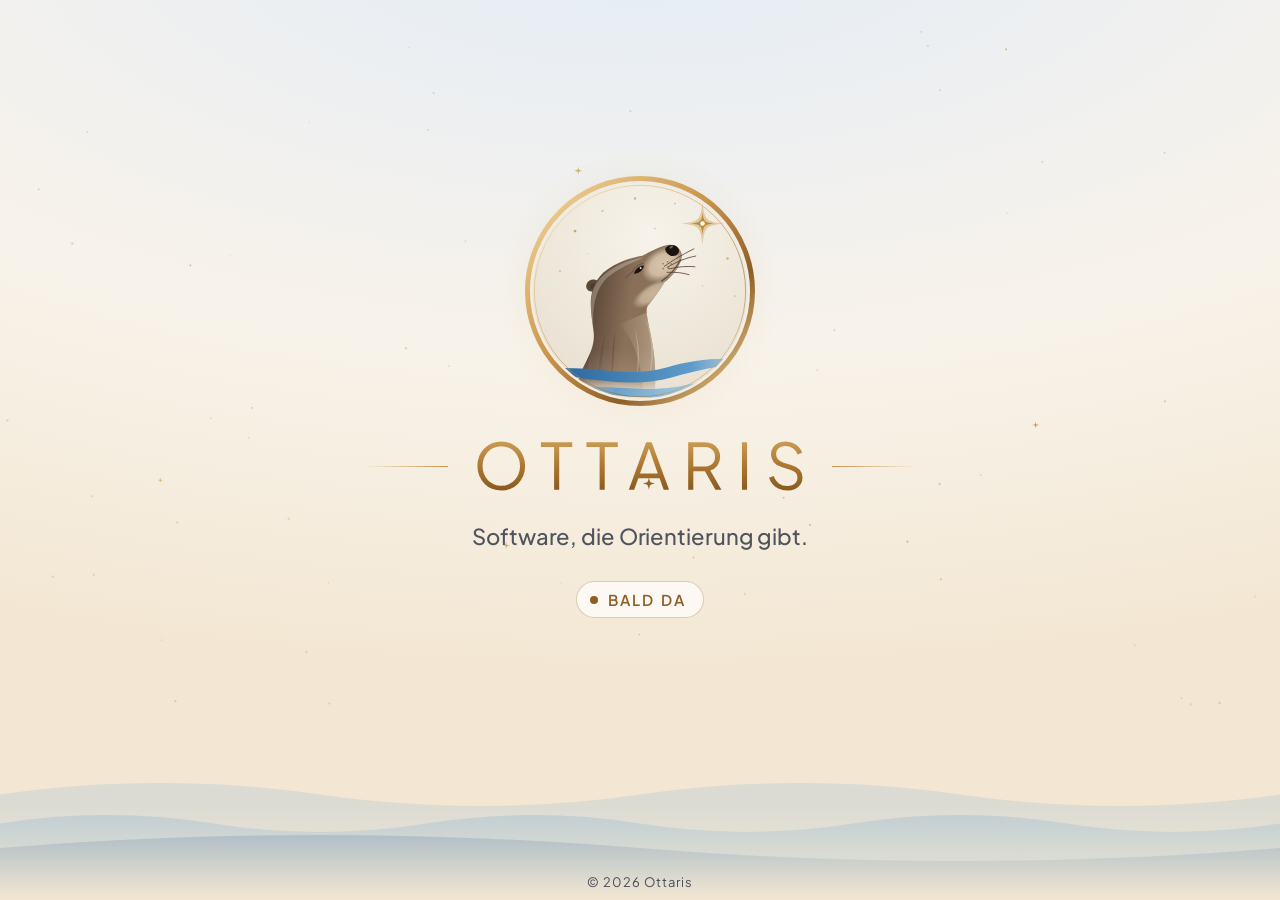
==== index.html @ f129a6fe "Ottaris-Webseite: Bald-da-Seite mit Nachthimmel und Morgendämmerung Statische Seite ohne Skripte und" ====
<!doctype html>
<html lang="de">
<head>
<meta charset="utf-8">
<meta name="viewport" content="width=device-width, initial-scale=1, viewport-fit=cover">
<meta http-equiv="Content-Security-Policy" content="default-src 'none'; style-src 'self'; img-src 'self'; font-src 'self'; base-uri 'none'; form-action 'none'">
<meta name="referrer" content="no-referrer">
<title>Ottaris · Bald da</title>
<meta name="description" content="Ottaris: Software, die Orientierung gibt. Bald da.">
<meta name="color-scheme" content="dark light">
<meta name="theme-color" content="#091226" media="(prefers-color-scheme: dark)">
<meta name="theme-color" content="#F8F3EA" media="(prefers-color-scheme: light)">
<link rel="icon" href="favicon.svg" type="image/svg+xml">
<link rel="icon" href="favicon-32.png" sizes="32x32" type="image/png">
<link rel="apple-touch-icon" href="apple-touch-icon.png">
<link rel="preload" href="fonts/plus-jakarta-sans-latin-wght-normal.woff2" as="font" type="font/woff2" crossorigin>
<link rel="stylesheet" href="style.css">
<link rel="canonical" href="https://ottaris.com/">
<meta property="og:type" content="website">
<meta property="og:url" content="https://ottaris.com/">
<meta property="og:title" content="Ottaris">
<meta property="og:description" content="Software, die Orientierung gibt. Bald da.">
<meta property="og:image" content="https://ottaris.com/og.png">
<meta property="og:image:width" content="1200">
<meta property="og:image:height" content="630">
<meta property="og:locale" content="de_DE">
<meta name="twitter:card" content="summary_large_image">
</head>
<body>
<div class="sky" aria-hidden="true"><i class="s1"></i><i class="s2"></i><i class="shoot"></i></div>
<main>
  <div class="badge"><picture><source srcset="img/zeichen-hell.svg" media="(prefers-color-scheme: light)"><img src="img/zeichen-dunkel.svg" alt="" width="250" height="250"></picture></div>
  <h1><picture><source srcset="img/schriftzug-hell.svg" media="(prefers-color-scheme: light)"><img src="img/schriftzug-dunkel.svg" alt="Ottaris" width="340" height="54"></picture></h1>
  <p class="tag">Software, die Orientierung gibt.</p>
  <p class="soon">Bald da</p>
</main>
<div class="waves" aria-hidden="true"><svg class="w3" viewBox="0 0 2880 200" preserveAspectRatio="none"><path d="M0 62C120 42.0 240 42.0 360 62C480 82.0 600 82.0 720 62C840 42.0 960 42.0 1080 62C1200 82.0 1320 82.0 1440 62C1560 42.0 1680 42.0 1800 62C1920 82.0 2040 82.0 2160 62C2280 42.0 2400 42.0 2520 62C2640 82.0 2760 82.0 2880 62L2880 200L0 200Z"/></svg><svg class="w2" viewBox="0 0 2880 200" preserveAspectRatio="none"><path d="M0 100C80 85.4 160 85.4 240 100C320 114.6 400 114.6 480 100C560 85.4 640 85.4 720 100C800 114.6 880 114.6 960 100C1040 85.4 1120 85.4 1200 100C1280 114.6 1360 114.6 1440 100C1520 85.4 1600 85.4 1680 100C1760 114.6 1840 114.6 1920 100C2000 85.4 2080 85.4 2160 100C2240 114.6 2320 114.6 2400 100C2480 85.4 2560 85.4 2640 100C2720 114.6 2800 114.6 2880 100L2880 200L0 200Z"/></svg><svg class="w1" viewBox="0 0 2880 200" preserveAspectRatio="none"><path d="M0 132C240 109.4 480 109.4 720 132C960 154.6 1200 154.6 1440 132C1680 109.4 1920 109.4 2160 132C2400 154.6 2640 154.6 2880 132L2880 200L0 200Z"/></svg></div>
<footer>© 2026 Ottaris</footer>
</body>
</html>
---- style.css ----
/* Ottaris · Bald-da-Seite. Farben nur über Variablen (Werte aus OTTARIS.md), dunkel = Nachthimmel, hell = Morgendämmerung. */
@font-face {
  font-family: "Plus Jakarta Sans";
  src: url("fonts/plus-jakarta-sans-latin-wght-normal.woff2") format("woff2");
  font-weight: 200 800;
  font-display: swap;
}

:root {
  --nachtblau: #091226;
  --himmel: #1E2E52;
  --tiefe: #050913;
  --gold: #C9934A;
  --hellgold: #F6DDA2;
  --dunkelgold: #8E5E25;
  --creme: #F8F3EA;
  --wasser: #2F6699;
  --welle: #6FA6D2;
  --sternweiss: #F4F8FF;

  --bg-top: var(--himmel);
  --bg-mid: var(--nachtblau);
  --bg-bottom: var(--tiefe);
  --ink: var(--sternweiss);
  --muted: rgba(244, 248, 255, .72);
  --accent: var(--hellgold);
  --rule: var(--gold);
  --glow: rgba(246, 221, 162, .22);
  --pill-bg: rgba(244, 248, 255, .07);
  --pill-line: rgba(246, 221, 162, .35);
  --w1: rgba(47, 102, 153, .55);
  --w2: rgba(111, 166, 210, .32);
  --w3: rgba(111, 166, 210, .16);
  --stars-1: url("img/sterne-1.svg");
  --stars-2: url("img/sterne-2.svg");
  --shoot: #FFFFFF;
  color-scheme: dark;
}

@media (prefers-color-scheme: light) {
  :root {
    --bg-top: #E3ECF7;
    --bg-mid: var(--creme);
    --bg-bottom: #F3E7D3;
    --ink: var(--nachtblau);
    --muted: rgba(9, 18, 38, .7);
    --accent: var(--dunkelgold);
    --rule: var(--gold);
    --glow: rgba(201, 147, 74, .2);
    --pill-bg: rgba(255, 255, 255, .7);
    --pill-line: rgba(142, 94, 37, .3);
    --w1: rgba(47, 102, 153, .32);
    --w2: rgba(111, 166, 210, .3);
    --w3: rgba(111, 166, 210, .18);
    --stars-1: url("img/sterne-hell.svg");
    --stars-2: none;
    --shoot: var(--gold);
    color-scheme: light;
  }
}

*, *::before, *::after { box-sizing: border-box; }

html, body { height: 100%; }

body {
  margin: 0;
  min-height: 100svh;
  display: flex;
  flex-direction: column;
  font-family: "Plus Jakarta Sans", system-ui, sans-serif;
  color: var(--ink);
  background: var(--bg-mid) radial-gradient(130% 85% at 50% -10%, var(--bg-top) 0%, var(--bg-mid) 58%, var(--bg-bottom) 100%) fixed;
  overflow-x: hidden;
  -webkit-font-smoothing: antialiased;
}

/* Himmel: zwei Sternenschichten, die versetzt funkeln, und eine Sternschnuppe */
.sky { position: fixed; inset: 0; pointer-events: none; }
.sky i { position: absolute; inset: 0; background: center / cover no-repeat; }
.sky .s1 { background-image: var(--stars-1); animation: twinkle 7s ease-in-out infinite; }
.sky .s2 { background-image: var(--stars-2); animation: twinkle 5s ease-in-out -2.5s infinite; }
.sky .shoot {
  inset: auto; top: 16%; left: 72%; width: 140px; height: 1.6px; border-radius: 2px;
  background: linear-gradient(90deg, var(--shoot), transparent);
  opacity: 0; transform: rotate(-25deg);
  animation: shoot 13s ease-in 4s infinite;
}
@keyframes twinkle { 0%, 100% { opacity: 1; } 50% { opacity: .45; } }
@keyframes shoot {
  0% { opacity: 0; transform: translate(0, 0) rotate(-25deg); }
  1.5% { opacity: .9; }
  7% { opacity: 0; transform: translate(-300px, 140px) rotate(-25deg); }
  100% { opacity: 0; transform: translate(-300px, 140px) rotate(-25deg); }
}

/* Bühne */
main {
  position: relative; z-index: 1;
  flex: 1;
  display: flex; flex-direction: column; align-items: center; justify-content: center;
  gap: clamp(14px, 2.6vh, 24px);
  padding: max(28px, env(safe-area-inset-top)) 20px calc(16vh + env(safe-area-inset-bottom));
  text-align: center;
}

.badge { position: relative; width: clamp(150px, min(46vw, 30vh), 250px); aspect-ratio: 1; animation: float 7s ease-in-out infinite; }
.badge::before {
  content: ""; position: absolute; inset: -28%; border-radius: 50%;
  background: radial-gradient(closest-side, var(--glow), transparent 72%);
  animation: glow 7s ease-in-out infinite;
}
.badge img { position: relative; display: block; width: 100%; height: 100%; }
@keyframes float { 0%, 100% { transform: translateY(0); } 50% { transform: translateY(-6px); } }
@keyframes glow { 0%, 100% { opacity: .75; transform: scale(.97); } 50% { opacity: 1; transform: scale(1.03); } }

h1 { margin: 0; display: flex; align-items: center; justify-content: center; gap: clamp(12px, 3vw, 22px); line-height: 0; }
h1::before, h1::after { content: ""; display: block; width: clamp(28px, 9vw, 84px); height: 1.5px; }
h1::before { background: linear-gradient(90deg, transparent, var(--rule)); }
h1::after { background: linear-gradient(90deg, var(--rule), transparent); }
h1 img { display: block; width: clamp(190px, 52vw, 340px); height: auto; }

.tag {
  margin: 4px 0 0; max-width: 30ch;
  font-size: clamp(18px, 2.4vw, 22px); font-weight: 500; line-height: 1.4; letter-spacing: -.005em;
  color: var(--muted);
}

.soon {
  margin: 6px 0 0; display: inline-flex; align-items: center; gap: 10px;
  padding: 9px 18px 9px 14px; border-radius: 999px;
  background: var(--pill-bg); box-shadow: inset 0 0 0 1px var(--pill-line);
  font-size: 15px; font-weight: 600; letter-spacing: .14em; text-transform: uppercase; color: var(--accent);
  -webkit-backdrop-filter: blur(6px); backdrop-filter: blur(6px);
}
.soon::before {
  content: ""; width: 8px; height: 8px; border-radius: 50%; background: var(--accent);
  box-shadow: 0 0 0 0 var(--glow); animation: pulse 2.6s ease-out infinite;
}
@keyframes pulse { 0% { box-shadow: 0 0 0 0 var(--accent); } 70%, 100% { box-shadow: 0 0 0 9px transparent; } }

.back { color: var(--accent); font-weight: 600; text-underline-offset: 4px; }
.back:focus-visible { outline: 2px solid var(--accent); outline-offset: 4px; border-radius: 4px; }

/* Wellen am unteren Rand, drei Schichten treiben unterschiedlich schnell */
.waves { position: fixed; left: 0; right: 0; bottom: 0; height: 17vh; min-height: 90px; pointer-events: none; overflow: hidden; }
.waves svg { position: absolute; left: 0; bottom: 0; width: 200%; height: 100%; }
.waves::after { content: ""; position: absolute; inset: 0; background: linear-gradient(180deg, transparent 35%, var(--bg-bottom) 100%); }
.waves .w1 { fill: var(--w1); animation: drift 46s linear infinite; }
.waves .w2 { fill: var(--w2); animation: drift 31s linear -8s infinite reverse; }
.waves .w3 { fill: var(--w3); animation: drift 22s linear -4s infinite; }
@keyframes drift { from { transform: translateX(0); } to { transform: translateX(-50%); } }

footer {
  position: fixed; left: 0; right: 0; bottom: calc(10px + env(safe-area-inset-bottom)); z-index: 1;
  text-align: center; font-size: 13px; letter-spacing: .08em; color: var(--muted);
}

@media (prefers-reduced-motion: reduce) {
  *, *::before, *::after { animation: none !important; }
  .sky .shoot { display: none; }
}
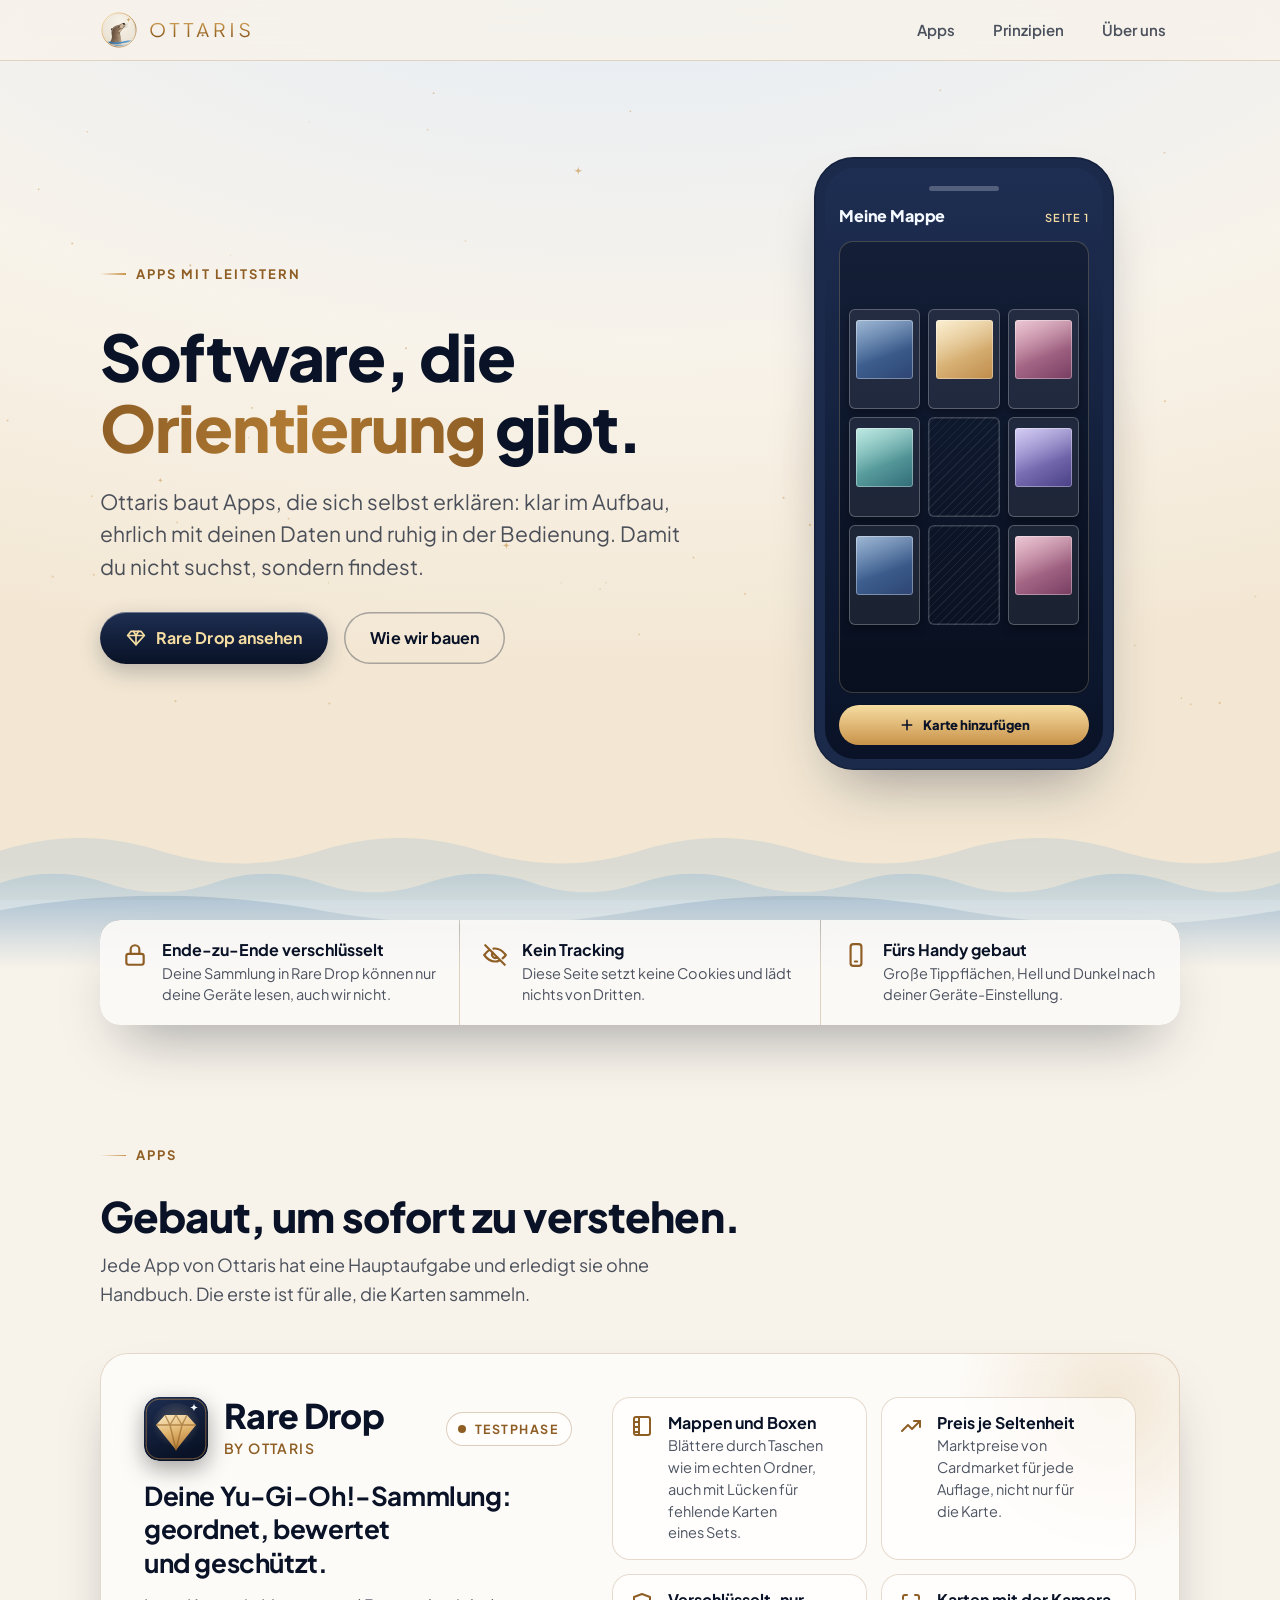
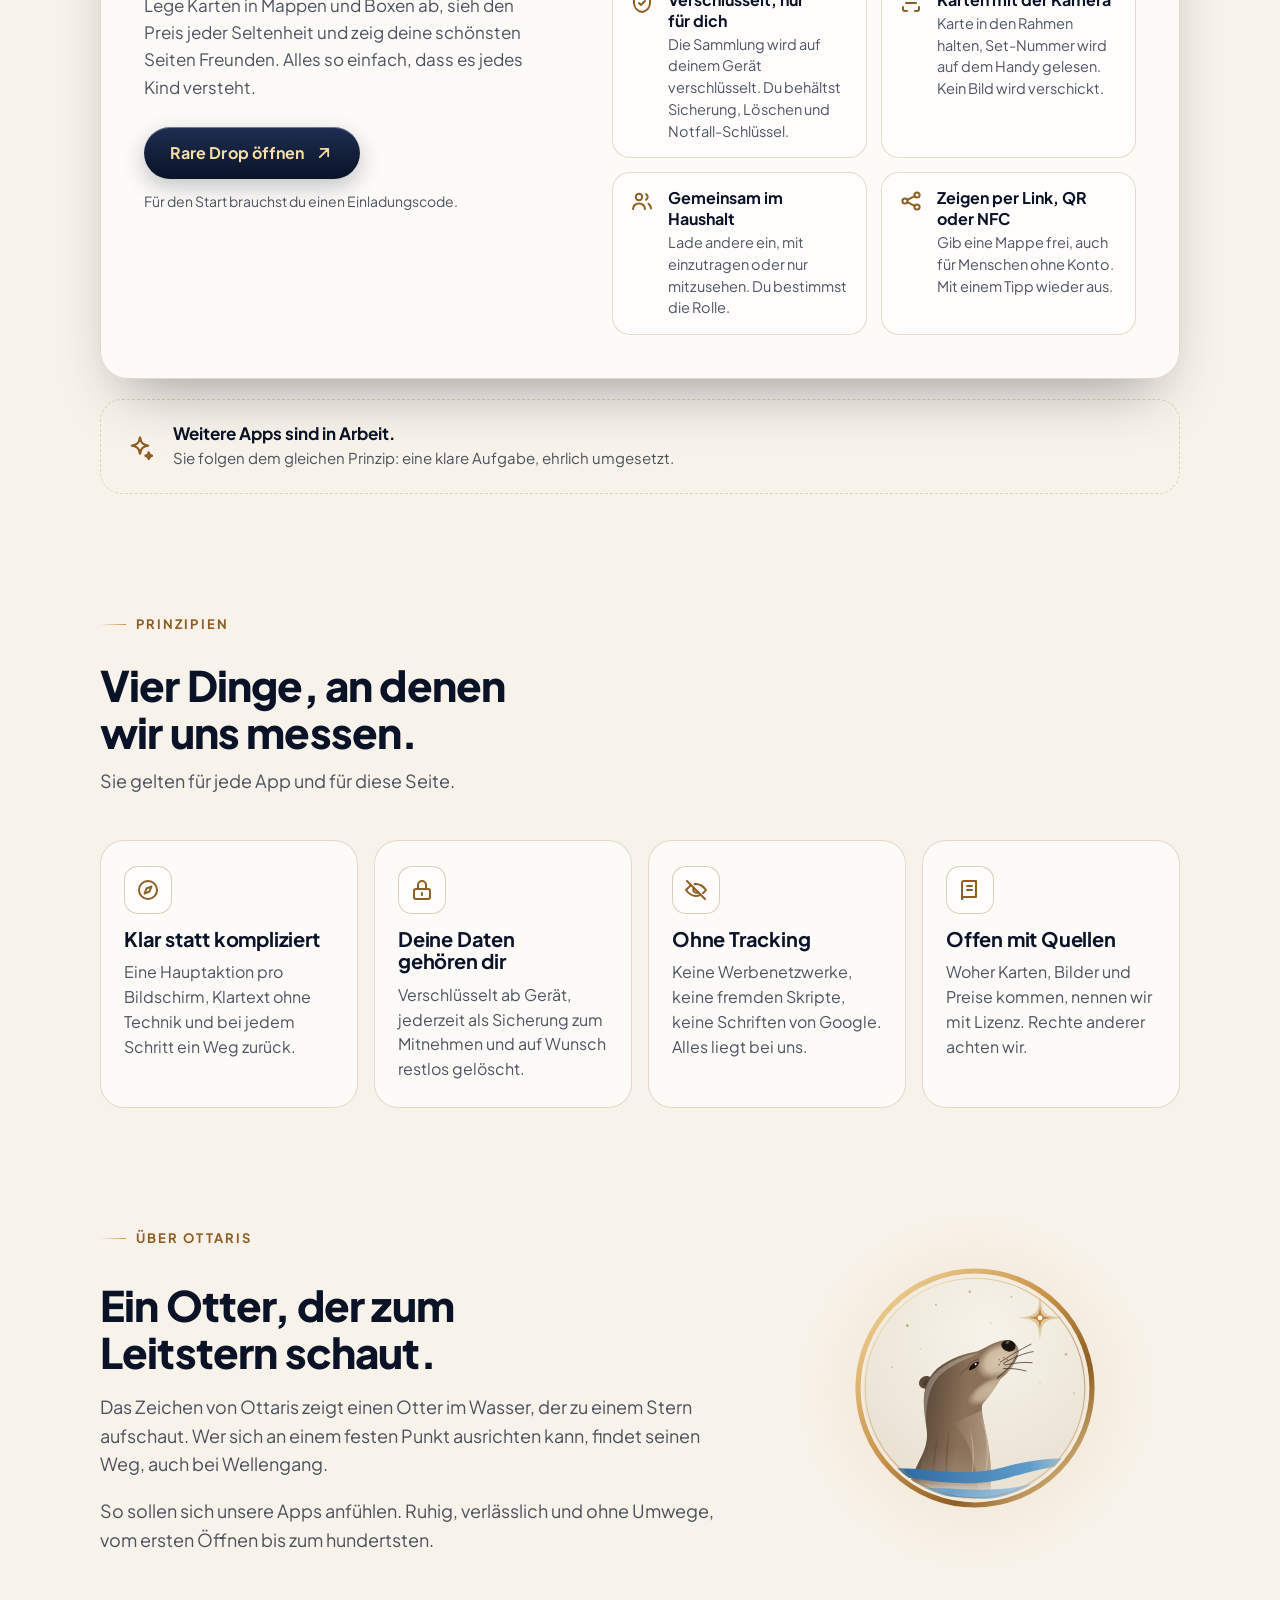
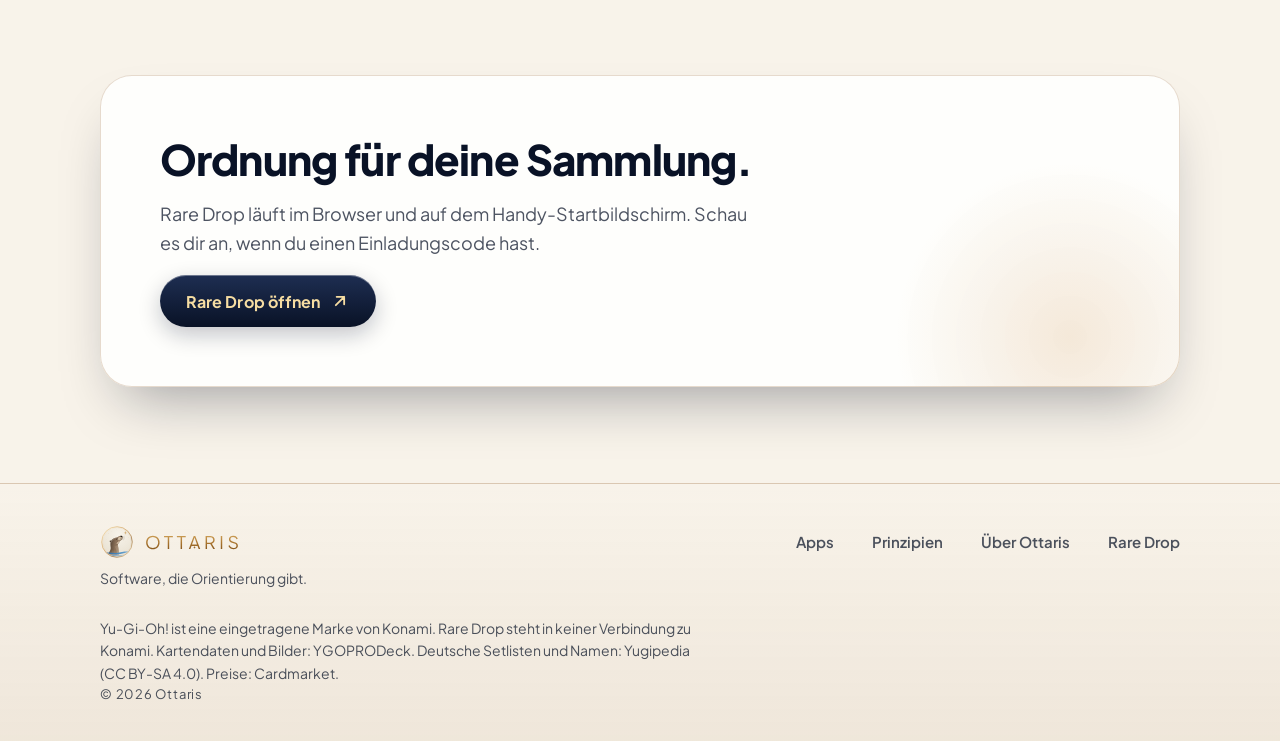
==== commit ccef61a8: "Marken-Seite mit Rare Drop, Prinzipien und Über Ottaris Startseite statt "Bald da": Hero mit Handy-I" ====
--- a/index.html
+++ b/index.html
@@ -5,8 +5,8 @@
 <meta name="viewport" content="width=device-width, initial-scale=1, viewport-fit=cover">
 <meta http-equiv="Content-Security-Policy" content="default-src 'none'; style-src 'self'; img-src 'self'; font-src 'self'; base-uri 'none'; form-action 'none'">
 <meta name="referrer" content="no-referrer">
-<title>Ottaris · Bald da</title>
-<meta name="description" content="Ottaris: Software, die Orientierung gibt. Bald da.">
+<title>Ottaris · Software, die Orientierung gibt</title>
+<meta name="description" content="Ottaris entwickelt Apps, die sich selbst erklären. Zuerst da: Rare Drop, die Sammler-App für Yu-Gi-Oh! mit verschlüsselter Sammlung, Preisen und Mappen.">
 <meta name="color-scheme" content="dark light">
 <meta name="theme-color" content="#091226" media="(prefers-color-scheme: dark)">
 <meta name="theme-color" content="#F8F3EA" media="(prefers-color-scheme: light)">
@@ -18,8 +18,8 @@
 <link rel="canonical" href="https://ottaris.com/">
 <meta property="og:type" content="website">
 <meta property="og:url" content="https://ottaris.com/">
-<meta property="og:title" content="Ottaris">
-<meta property="og:description" content="Software, die Orientierung gibt. Bald da.">
+<meta property="og:title" content="Ottaris · Software, die Orientierung gibt">
+<meta property="og:description" content="Apps, die sich selbst erklären. Zuerst da: Rare Drop, die Sammler-App für Yu-Gi-Oh!.">
 <meta property="og:image" content="https://ottaris.com/og.png">
 <meta property="og:image:width" content="1200">
 <meta property="og:image:height" content="630">
@@ -27,14 +27,233 @@
 <meta name="twitter:card" content="summary_large_image">
 </head>
 <body>
+<a class="skip" href="#inhalt">Zum Inhalt springen</a>
 <div class="sky" aria-hidden="true"><i class="s1"></i><i class="s2"></i><i class="shoot"></i></div>
-<main>
-  <div class="badge"><picture><source srcset="img/zeichen-hell.svg" media="(prefers-color-scheme: light)"><img src="img/zeichen-dunkel.svg" alt="" width="250" height="250"></picture></div>
-  <h1><picture><source srcset="img/schriftzug-hell.svg" media="(prefers-color-scheme: light)"><img src="img/schriftzug-dunkel.svg" alt="Ottaris" width="340" height="54"></picture></h1>
-  <p class="tag">Software, die Orientierung gibt.</p>
-  <p class="soon">Bald da</p>
+
+<header class="top">
+  <div class="wrap bar">
+    <a class="brand" href="#start" aria-label="Ottaris, zum Seitenanfang">
+      <picture><source srcset="img/zeichen-hell.svg" media="(prefers-color-scheme: light)"><img class="mark" src="img/zeichen-dunkel.svg" alt="" width="38" height="38"></picture>
+      <picture><source srcset="img/schriftzug-hell.svg" media="(prefers-color-scheme: light)"><img class="word" src="img/schriftzug-dunkel.svg" alt="Ottaris" width="104" height="17"></picture>
+    </a>
+    <nav aria-label="Hauptmenü">
+      <a href="#apps">Apps</a>
+      <a class="opt" href="#prinzipien">Prinzipien</a>
+      <a href="#ueber">Über uns</a>
+    </nav>
+  </div>
+</header>
+
+<main id="inhalt">
+
+  <section class="hero" id="start" aria-labelledby="titel">
+    <div class="wrap hero-grid">
+      <div class="hero-text">
+        <p class="eyebrow">Apps mit Leitstern</p>
+        <h1 id="titel">Software, die <span class="gold">Orientierung</span> gibt.</h1>
+        <p class="lead">Ottaris baut Apps, die sich selbst erklären: klar im Aufbau, ehrlich mit deinen Daten und ruhig in der Bedienung. Damit du nicht suchst, sondern findest.</p>
+        <div class="actions">
+          <a class="btn primary" href="#rare-drop">
+            <svg viewBox="0 0 24 24" fill="none" stroke="currentColor" stroke-width="2" stroke-linecap="round" stroke-linejoin="round" aria-hidden="true"><path d="M6 4h12l4 5-10 11L2 9z"/><path d="M2 9h20M9 4l3 5 3-5M12 9v11"/></svg>
+            Rare Drop ansehen
+          </a>
+          <a class="btn ghost" href="#prinzipien">Wie wir bauen</a>
+        </div>
+      </div>
+
+      <div class="stage" role="img" aria-label="Illustration: Eine aufgeschlagene Sammelmappe in Rare Drop auf dem Handy, einige Taschen sind noch leer.">
+        <div class="phone" aria-hidden="true">
+          <div class="screen">
+            <span class="notch"></span>
+            <div class="ttl"><b>Meine Mappe</b><span>Seite 1</span></div>
+            <div class="binder">
+              <span class="pocket has c1"></span>
+              <span class="pocket has rare c2"></span>
+              <span class="pocket has c3"></span>
+              <span class="pocket has c4 rare"></span>
+              <span class="pocket empty"></span>
+              <span class="pocket has c5 rare"></span>
+              <span class="pocket has c1"></span>
+              <span class="pocket empty"></span>
+              <span class="pocket has c3"></span>
+            </div>
+            <span class="pill"><svg viewBox="0 0 24 24" fill="none" stroke="currentColor" stroke-width="2.4" stroke-linecap="round" aria-hidden="true"><path d="M12 5v14M5 12h14"/></svg>Karte hinzufügen</span>
+          </div>
+        </div>
+      </div>
+    </div>
+
+    <div class="waves" aria-hidden="true"><svg class="w3" viewBox="0 0 2880 200" preserveAspectRatio="none"><path d="M0 62C120 42.0 240 42.0 360 62C480 82.0 600 82.0 720 62C840 42.0 960 42.0 1080 62C1200 82.0 1320 82.0 1440 62C1560 42.0 1680 42.0 1800 62C1920 82.0 2040 82.0 2160 62C2280 42.0 2400 42.0 2520 62C2640 82.0 2760 82.0 2880 62L2880 200L0 200Z"/></svg><svg class="w2" viewBox="0 0 2880 200" preserveAspectRatio="none"><path d="M0 100C80 85.4 160 85.4 240 100C320 114.6 400 114.6 480 100C560 85.4 640 85.4 720 100C800 114.6 880 114.6 960 100C1040 85.4 1120 85.4 1200 100C1280 114.6 1360 114.6 1440 100C1520 85.4 1600 85.4 1680 100C1760 114.6 1840 114.6 1920 100C2000 85.4 2080 85.4 2160 100C2240 114.6 2320 114.6 2400 100C2480 85.4 2560 85.4 2640 100C2720 114.6 2800 114.6 2880 100L2880 200L0 200Z"/></svg><svg class="w1" viewBox="0 0 2880 200" preserveAspectRatio="none"><path d="M0 132C240 109.4 480 109.4 720 132C960 154.6 1200 154.6 1440 132C1680 109.4 1920 109.4 2160 132C2400 154.6 2640 154.6 2880 132L2880 200L0 200Z"/></svg></div>
+  </section>
+
+  <div class="facts">
+    <div class="wrap">
+      <ul>
+        <li>
+          <svg viewBox="0 0 24 24" fill="none" stroke="currentColor" stroke-width="2" stroke-linecap="round" stroke-linejoin="round" aria-hidden="true"><rect x="4" y="11" width="16" height="10" rx="2"/><path d="M8 11V7a4 4 0 0 1 8 0v4"/></svg>
+          <p><b>Ende-zu-Ende verschlüsselt</b><span>Deine Sammlung in Rare Drop können nur deine Geräte lesen, auch wir nicht.</span></p>
+        </li>
+        <li>
+          <svg viewBox="0 0 24 24" fill="none" stroke="currentColor" stroke-width="2" stroke-linecap="round" stroke-linejoin="round" aria-hidden="true"><path d="M3 3l18 18"/><path d="M10.6 6.1A9.8 9.8 0 0 1 12 6c5 0 8.5 4 10 6-.6.8-1.6 2-3 3.1M6.6 7.6C4.6 9 3.1 10.8 2 12c1.5 2 5 6 10 6 1.5 0 2.9-.4 4.1-1"/><path d="M9.9 9.9a3 3 0 0 0 4.2 4.2"/></svg>
+          <p><b>Kein Tracking</b><span>Diese Seite setzt keine Cookies und lädt nichts von Dritten.</span></p>
+        </li>
+        <li>
+          <svg viewBox="0 0 24 24" fill="none" stroke="currentColor" stroke-width="2" stroke-linecap="round" stroke-linejoin="round" aria-hidden="true"><rect x="7" y="2" width="10" height="20" rx="2.5"/><path d="M11 18h2"/></svg>
+          <p><b>Fürs Handy gebaut</b><span>Große Tippflächen, Hell und Dunkel nach deiner Geräte-Einstellung.</span></p>
+        </li>
+      </ul>
+    </div>
+  </div>
+
+  <section class="section" id="apps" aria-labelledby="apps-titel">
+    <div class="wrap">
+      <header class="sec-head">
+        <p class="eyebrow">Apps</p>
+        <h2 id="apps-titel">Gebaut, um sofort zu verstehen.</h2>
+        <p>Jede App von Ottaris hat eine Hauptaufgabe und erledigt sie ohne Handbuch. Die erste ist für alle, die Karten sammeln.</p>
+      </header>
+
+      <article class="app" id="rare-drop" aria-labelledby="rd-titel">
+        <div class="app-head">
+          <div class="app-id">
+            <img src="img/raredrop-icon.svg" alt="" width="64" height="64">
+            <div>
+              <h3 id="rd-titel">Rare Drop</h3>
+              <p class="byline">by Ottaris</p>
+            </div>
+            <span class="status">Testphase</span>
+          </div>
+          <p class="app-tag">Deine Yu-Gi-Oh!-Sammlung: geordnet, bewertet und geschützt.</p>
+          <p class="app-text">Lege Karten in Mappen und Boxen ab, sieh den Preis jeder Seltenheit und zeig deine schönsten Seiten Freunden. Alles so einfach, dass es jedes Kind versteht.</p>
+          <div class="actions">
+            <a class="btn primary" href="https://raredrop.ottaris.com" rel="noopener">
+              Rare Drop öffnen
+              <svg viewBox="0 0 24 24" fill="none" stroke="currentColor" stroke-width="2.2" stroke-linecap="round" stroke-linejoin="round" aria-hidden="true"><path d="M7 17 17 7M8 7h9v9"/></svg>
+            </a>
+            <p class="note">Für den Start brauchst du einen Einladungscode.</p>
+          </div>
+        </div>
+
+        <ul class="feat">
+          <li>
+            <svg viewBox="0 0 24 24" fill="none" stroke="currentColor" stroke-width="2" stroke-linecap="round" stroke-linejoin="round" aria-hidden="true"><rect x="4" y="3" width="16" height="18" rx="2"/><path d="M9 3v18M4 8h5M4 13h5M4 18h5"/></svg>
+            <p><b>Mappen und Boxen</b><span>Blättere durch Taschen wie im echten Ordner, auch mit Lücken für fehlende Karten eines Sets.</span></p>
+          </li>
+          <li>
+            <svg viewBox="0 0 24 24" fill="none" stroke="currentColor" stroke-width="2" stroke-linecap="round" stroke-linejoin="round" aria-hidden="true"><path d="M3 17l6-6 4 4 8-8"/><path d="M15 7h6v6"/></svg>
+            <p><b>Preis je Seltenheit</b><span>Marktpreise von Cardmarket für jede Auflage, nicht nur für die Karte.</span></p>
+          </li>
+          <li>
+            <svg viewBox="0 0 24 24" fill="none" stroke="currentColor" stroke-width="2" stroke-linecap="round" stroke-linejoin="round" aria-hidden="true"><path d="M12 3l8 3v6c0 4.5-3.2 8-8 9-4.8-1-8-4.5-8-9V6z"/><path d="M9 12l2 2 4-4"/></svg>
+            <p><b>Verschlüsselt, nur für dich</b><span>Die Sammlung wird auf deinem Gerät verschlüsselt. Du behältst Sicherung, Löschen und Notfall-Schlüssel.</span></p>
+          </li>
+          <li>
+            <svg viewBox="0 0 24 24" fill="none" stroke="currentColor" stroke-width="2" stroke-linecap="round" stroke-linejoin="round" aria-hidden="true"><path d="M4 8V6a2 2 0 0 1 2-2h2M16 4h2a2 2 0 0 1 2 2v2M20 16v2a2 2 0 0 1-2 2h-2M8 20H6a2 2 0 0 1-2-2v-2"/><path d="M7 12h10"/></svg>
+            <p><b>Karten mit der Kamera</b><span>Karte in den Rahmen halten, Set-Nummer wird auf dem Handy gelesen. Kein Bild wird verschickt.</span></p>
+          </li>
+          <li>
+            <svg viewBox="0 0 24 24" fill="none" stroke="currentColor" stroke-width="2" stroke-linecap="round" stroke-linejoin="round" aria-hidden="true"><circle cx="9" cy="8" r="3.2"/><path d="M3 20c.5-3.6 3-5.5 6-5.5s5.5 1.9 6 5.5"/><path d="M16 5.2a3.2 3.2 0 0 1 0 5.6M18.5 14.8c1.5.8 2.3 2.4 2.5 4.7"/></svg>
+            <p><b>Gemeinsam im Haushalt</b><span>Lade andere ein, mit einzutragen oder nur mitzusehen. Du bestimmst die Rolle.</span></p>
+          </li>
+          <li>
+            <svg viewBox="0 0 24 24" fill="none" stroke="currentColor" stroke-width="2" stroke-linecap="round" stroke-linejoin="round" aria-hidden="true"><circle cx="6" cy="12" r="2.6"/><circle cx="18" cy="6" r="2.6"/><circle cx="18" cy="18" r="2.6"/><path d="M8.3 10.8l7.4-3.6M8.3 13.2l7.4 3.6"/></svg>
+            <p><b>Zeigen per Link, QR oder NFC</b><span>Gib eine Mappe frei, auch für Menschen ohne Konto. Mit einem Tipp wieder aus.</span></p>
+          </li>
+        </ul>
+      </article>
+
+      <div class="soon-card">
+        <svg viewBox="0 0 24 24" fill="none" stroke="currentColor" stroke-width="2" stroke-linecap="round" stroke-linejoin="round" aria-hidden="true"><path d="M12 3c.6 4.2 2.2 5.8 6.4 6.4C14.2 10 12.6 11.600 12 15.800 11.400 11.600 9.800 10 5.600 9.400 9.800 8.800 11.400 7.200 12 3z" transform="translate(0 1.5)"/><path d="M19 16.500c.3 1.700.8 2.200 2.500 2.500-1.700.3-2.200.8-2.500 2.500-.3-1.700-.8-2.200-2.500-2.500 1.700-.3 2.200-.8 2.500-2.500z"/></svg>
+        <p><b>Weitere Apps sind in Arbeit.</b><span>Sie folgen dem gleichen Prinzip: eine klare Aufgabe, ehrlich umgesetzt.</span></p>
+      </div>
+    </div>
+  </section>
+
+  <section class="section" id="prinzipien" aria-labelledby="prinzipien-titel">
+    <div class="wrap">
+      <header class="sec-head">
+        <p class="eyebrow">Prinzipien</p>
+        <h2 id="prinzipien-titel">Vier Dinge, an denen wir uns messen.</h2>
+        <p>Sie gelten für jede App und für diese Seite.</p>
+      </header>
+      <ul class="principles">
+        <li>
+          <span class="ic"><svg viewBox="0 0 24 24" fill="none" stroke="currentColor" stroke-width="2" stroke-linecap="round" stroke-linejoin="round" aria-hidden="true"><circle cx="12" cy="12" r="9"/><path d="M15.500 8.500l-2 5-5 2 2-5z"/></svg></span>
+          <h3>Klar statt kompliziert</h3>
+          <p>Eine Hauptaktion pro Bildschirm, Klartext ohne Technik und bei jedem Schritt ein Weg zurück.</p>
+        </li>
+        <li>
+          <span class="ic"><svg viewBox="0 0 24 24" fill="none" stroke="currentColor" stroke-width="2" stroke-linecap="round" stroke-linejoin="round" aria-hidden="true"><rect x="4" y="11" width="16" height="10" rx="2"/><path d="M8 11V7a4 4 0 0 1 8 0v4M12 15v2"/></svg></span>
+          <h3>Deine Daten gehören dir</h3>
+          <p>Verschlüsselt ab Gerät, jederzeit als Sicherung zum Mitnehmen und auf Wunsch restlos gelöscht.</p>
+        </li>
+        <li>
+          <span class="ic"><svg viewBox="0 0 24 24" fill="none" stroke="currentColor" stroke-width="2" stroke-linecap="round" stroke-linejoin="round" aria-hidden="true"><path d="M3 3l18 18"/><path d="M10.600 6.100A9.800 9.800 0 0 1 12 6c5 0 8.500 4 10 6-.6.8-1.600 2-3 3.100M6.600 7.600C4.600 9 3.100 10.800 2 12c1.500 2 5 6 10 6 1.500 0 2.900-.4 4.100-1"/><path d="M9.900 9.900a3 3 0 0 0 4.200 4.200"/></svg></span>
+          <h3>Ohne Tracking</h3>
+          <p>Keine Werbenetzwerke, keine fremden Skripte, keine Schriften von Google. Alles liegt bei uns.</p>
+        </li>
+        <li>
+          <span class="ic"><svg viewBox="0 0 24 24" fill="none" stroke="currentColor" stroke-width="2" stroke-linecap="round" stroke-linejoin="round" aria-hidden="true"><path d="M4 5a2 2 0 0 1 2-2h12v16H6a2 2 0 0 0-2 2z"/><path d="M4 21V5M9 8h5M9 12h5"/></svg></span>
+          <h3>Offen mit Quellen</h3>
+          <p>Woher Karten, Bilder und Preise kommen, nennen wir mit Lizenz. Rechte anderer achten wir.</p>
+        </li>
+      </ul>
+    </div>
+  </section>
+
+  <section class="section" id="ueber" aria-labelledby="ueber-titel">
+    <div class="wrap about">
+      <div class="about-text">
+        <p class="eyebrow">Über Ottaris</p>
+        <h2 id="ueber-titel">Ein Otter, der zum Leitstern schaut.</h2>
+        <p>Das Zeichen von Ottaris zeigt einen Otter im Wasser, der zu einem Stern aufschaut. Wer sich an einem festen Punkt ausrichten kann, findet seinen Weg, auch bei Wellengang.</p>
+        <p>So sollen sich unsere Apps anfühlen. Ruhig, verlässlich und ohne Umwege, vom ersten Öffnen bis zum hundertsten.</p>
+      </div>
+      <div class="about-mark">
+        <picture><source srcset="img/zeichen-hell.svg" media="(prefers-color-scheme: light)"><img src="img/zeichen-dunkel.svg" alt="Das Ottaris-Zeichen: ein Otter im Wasser, der zu einem Stern aufschaut" width="260" height="260"></picture>
+      </div>
+    </div>
+  </section>
+
+  <section class="cta" aria-labelledby="cta-titel">
+    <div class="wrap">
+      <div class="cta-box">
+        <h2 id="cta-titel">Ordnung für deine Sammlung.</h2>
+        <p>Rare Drop läuft im Browser und auf dem Handy-Startbildschirm. Schau es dir an, wenn du einen Einladungscode hast.</p>
+        <div class="actions">
+          <a class="btn primary" href="https://raredrop.ottaris.com" rel="noopener">
+            Rare Drop öffnen
+            <svg viewBox="0 0 24 24" fill="none" stroke="currentColor" stroke-width="2.2" stroke-linecap="round" stroke-linejoin="round" aria-hidden="true"><path d="M7 17 17 7M8 7h9v9"/></svg>
+          </a>
+        </div>
+      </div>
+    </div>
+  </section>
+
 </main>
-<div class="waves" aria-hidden="true"><svg class="w3" viewBox="0 0 2880 200" preserveAspectRatio="none"><path d="M0 62C120 42.0 240 42.0 360 62C480 82.0 600 82.0 720 62C840 42.0 960 42.0 1080 62C1200 82.0 1320 82.0 1440 62C1560 42.0 1680 42.0 1800 62C1920 82.0 2040 82.0 2160 62C2280 42.0 2400 42.0 2520 62C2640 82.0 2760 82.0 2880 62L2880 200L0 200Z"/></svg><svg class="w2" viewBox="0 0 2880 200" preserveAspectRatio="none"><path d="M0 100C80 85.4 160 85.4 240 100C320 114.6 400 114.6 480 100C560 85.4 640 85.4 720 100C800 114.6 880 114.6 960 100C1040 85.4 1120 85.4 1200 100C1280 114.6 1360 114.6 1440 100C1520 85.4 1600 85.4 1680 100C1760 114.6 1840 114.6 1920 100C2000 85.4 2080 85.4 2160 100C2240 114.6 2320 114.6 2400 100C2480 85.4 2560 85.4 2640 100C2720 114.6 2800 114.6 2880 100L2880 200L0 200Z"/></svg><svg class="w1" viewBox="0 0 2880 200" preserveAspectRatio="none"><path d="M0 132C240 109.4 480 109.4 720 132C960 154.6 1200 154.6 1440 132C1680 109.4 1920 109.4 2160 132C2400 154.6 2640 154.6 2880 132L2880 200L0 200Z"/></svg></div>
-<footer>© 2026 Ottaris</footer>
+
+<footer>
+  <div class="wrap foot">
+    <div>
+      <a class="brand" href="#start" aria-label="Ottaris, zum Seitenanfang">
+        <picture><source srcset="img/zeichen-hell.svg" media="(prefers-color-scheme: light)"><img class="mark" src="img/zeichen-dunkel.svg" alt="" width="34" height="34"></picture>
+        <picture><source srcset="img/schriftzug-hell.svg" media="(prefers-color-scheme: light)"><img class="word" src="img/schriftzug-dunkel.svg" alt="Ottaris" width="96" height="15"></picture>
+      </a>
+      <p>Software, die Orientierung gibt.</p>
+    </div>
+    <div>
+      <nav aria-label="Fußmenü">
+        <a href="#apps">Apps</a>
+        <a href="#prinzipien">Prinzipien</a>
+        <a href="#ueber">Über Ottaris</a>
+        <a href="https://raredrop.ottaris.com" rel="noopener">Rare Drop</a>
+      </nav>
+    </div>
+    <div>
+      <p>Yu-Gi-Oh! ist eine eingetragene Marke von Konami. Rare Drop steht in keiner Verbindung zu Konami. Kartendaten und Bilder: YGOPRODeck. Deutsche Setlisten und Namen: Yugipedia (CC BY-SA 4.0). Preise: Cardmarket.</p>
+      <small>© 2026 Ottaris</small>
+    </div>
+  </div>
+</footer>
 </body>
 </html>
--- a/style.css
+++ b/style.css
@@ -1,4 +1,5 @@
-/* Ottaris · Bald-da-Seite. Farben nur über Variablen (Werte aus OTTARIS.md), dunkel = Nachthimmel, hell = Morgendämmerung. */
+/* Ottaris · Webseite. Farben nur über Variablen (Werte aus OTTARIS.md), dunkel = Nachthimmel, hell = Morgendämmerung.
+   Kein Inline-Style im HTML (CSP), alles Aussehen steht hier. */
 @font-face {
   font-family: "Plus Jakarta Sans";
   src: url("fonts/plus-jakarta-sans-latin-wght-normal.woff2") format("woff2");
@@ -22,18 +23,45 @@
   --bg-mid: var(--nachtblau);
   --bg-bottom: var(--tiefe);
   --ink: var(--sternweiss);
-  --muted: rgba(244, 248, 255, .72);
+  --muted: rgba(244, 248, 255, .74);
   --accent: var(--hellgold);
   --rule: var(--gold);
   --glow: rgba(246, 221, 162, .22);
   --pill-bg: rgba(244, 248, 255, .07);
   --pill-line: rgba(246, 221, 162, .35);
+  --panel: rgba(244, 248, 255, .055);
+  --panel-line: rgba(246, 221, 162, .2);
+  --panel-strong: rgba(244, 248, 255, .09);
+  --header-bg: rgba(9, 18, 38, .72);
+  --btn-bg: linear-gradient(180deg, #F6DDA2 0%, #E2B670 55%, #C9934A 100%);
+  --btn-ink: #091226;
+  --btn-shadow: 0 8px 24px rgba(201, 147, 74, .28);
+  --ghost-line: rgba(244, 248, 255, .32);
   --w1: rgba(47, 102, 153, .55);
   --w2: rgba(111, 166, 210, .32);
   --w3: rgba(111, 166, 210, .16);
   --stars-1: url("img/sterne-1.svg");
   --stars-2: url("img/sterne-2.svg");
   --shoot: #FFFFFF;
+  --focus: var(--hellgold);
+  /* Mockup: Handy und Karten */
+  --phone-body: #0B1630;
+  --phone-edge: rgba(246, 221, 162, .45);
+  --phone-screen-top: #1E2E52;
+  --phone-screen-bottom: #091226;
+  --slot: rgba(244, 248, 255, .07);
+  --slot-line: rgba(244, 248, 255, .2);
+  --card-a: #3E6FA8;
+  --card-b: #1C3566;
+  --card-gold-a: #F6DDA2;
+  --card-gold-b: #B9823C;
+  --card-rose-a: #D98FA8;
+  --card-rose-b: #6B2D55;
+  --card-teal-a: #7ED3C6;
+  --card-teal-b: #1F5F6B;
+  --card-violet-a: #A99BE8;
+  --card-violet-b: #3A2F7A;
+  --shadow: 0 30px 60px -20px rgba(0, 0, 0, .6);
   color-scheme: dark;
 }
 
@@ -43,40 +71,66 @@
     --bg-mid: var(--creme);
     --bg-bottom: #F3E7D3;
     --ink: var(--nachtblau);
-    --muted: rgba(9, 18, 38, .7);
+    --muted: rgba(9, 18, 38, .72);
     --accent: var(--dunkelgold);
     --rule: var(--gold);
     --glow: rgba(201, 147, 74, .2);
     --pill-bg: rgba(255, 255, 255, .7);
     --pill-line: rgba(142, 94, 37, .3);
+    --panel: rgba(255, 255, 255, .66);
+    --panel-line: rgba(142, 94, 37, .22);
+    --panel-strong: rgba(255, 255, 255, .86);
+    --header-bg: rgba(248, 243, 234, .8);
+    --btn-bg: linear-gradient(180deg, #1E2E52 0%, #091226 100%);
+    --btn-ink: #F6DDA2;
+    --btn-shadow: 0 8px 22px rgba(9, 18, 38, .24);
+    --ghost-line: rgba(9, 18, 38, .32);
     --w1: rgba(47, 102, 153, .32);
     --w2: rgba(111, 166, 210, .3);
     --w3: rgba(111, 166, 210, .18);
     --stars-1: url("img/sterne-hell.svg");
     --stars-2: none;
     --shoot: var(--gold);
+    --focus: var(--dunkelgold);
+    --phone-body: #1B2A4A;
+    --phone-edge: rgba(9, 18, 38, .35);
+    --shadow: 0 30px 60px -24px rgba(9, 18, 38, .4);
     color-scheme: light;
   }
 }
 
 *, *::before, *::after { box-sizing: border-box; }
 
-html, body { height: 100%; }
+html { scroll-behavior: smooth; -webkit-text-size-adjust: 100%; }
 
 body {
   margin: 0;
   min-height: 100svh;
-  display: flex;
-  flex-direction: column;
   font-family: "Plus Jakarta Sans", system-ui, sans-serif;
+  font-size: 17px; line-height: 1.6;
   color: var(--ink);
   background: var(--bg-mid) radial-gradient(130% 85% at 50% -10%, var(--bg-top) 0%, var(--bg-mid) 58%, var(--bg-bottom) 100%) fixed;
   overflow-x: hidden;
   -webkit-font-smoothing: antialiased;
 }
 
+img, svg { max-width: 100%; }
+a { color: inherit; }
+:focus-visible { outline: 2px solid var(--focus); outline-offset: 3px; border-radius: 6px; }
+
+.wrap { width: min(1080px, 100% - 40px); margin-inline: auto; }
+@supports (padding: max(0px)) {
+  .wrap { width: min(1080px, 100% - 40px - env(safe-area-inset-left) - env(safe-area-inset-right)); }
+}
+
+.skip {
+  position: absolute; left: 16px; top: -60px; z-index: 10;
+  padding: 10px 16px; border-radius: 10px; background: var(--ink); color: var(--bg-mid); font-weight: 600;
+}
+.skip:focus { top: 12px; }
+
 /* Himmel: zwei Sternenschichten, die versetzt funkeln, und eine Sternschnuppe */
-.sky { position: fixed; inset: 0; pointer-events: none; }
+.sky { position: fixed; inset: 0; pointer-events: none; z-index: 0; }
 .sky i { position: absolute; inset: 0; background: center / cover no-repeat; }
 .sky .s1 { background-image: var(--stars-1); animation: twinkle 7s ease-in-out infinite; }
 .sky .s2 { background-image: var(--stars-2); animation: twinkle 5s ease-in-out -2.5s infinite; }
@@ -94,69 +148,267 @@
   100% { opacity: 0; transform: translate(-300px, 140px) rotate(-25deg); }
 }
 
-/* Bühne */
-main {
-  position: relative; z-index: 1;
-  flex: 1;
-  display: flex; flex-direction: column; align-items: center; justify-content: center;
-  gap: clamp(14px, 2.6vh, 24px);
-  padding: max(28px, env(safe-area-inset-top)) 20px calc(16vh + env(safe-area-inset-bottom));
-  text-align: center;
-}
-
-.badge { position: relative; width: clamp(150px, min(46vw, 30vh), 250px); aspect-ratio: 1; animation: float 7s ease-in-out infinite; }
-.badge::before {
-  content: ""; position: absolute; inset: -28%; border-radius: 50%;
-  background: radial-gradient(closest-side, var(--glow), transparent 72%);
+/* Kopfzeile */
+.top {
+  position: sticky; top: 0; z-index: 5;
+  background: var(--header-bg);
+  -webkit-backdrop-filter: blur(14px) saturate(140%); backdrop-filter: blur(14px) saturate(140%);
+  border-bottom: 1px solid var(--panel-line);
+  padding-top: env(safe-area-inset-top);
+}
+.bar { display: flex; align-items: center; justify-content: space-between; gap: 16px; min-height: 60px; }
+.brand { display: inline-flex; align-items: center; gap: 10px; text-decoration: none; line-height: 0; min-height: 44px; }
+.brand img { display: block; height: auto; }
+.brand .mark { width: 38px; }
+.brand .word { width: 104px; }
+nav { display: flex; align-items: center; gap: clamp(2px, 1.5vw, 10px); }
+nav a {
+  white-space: nowrap; display: inline-flex; align-items: center; min-height: 44px; padding: 0 clamp(8px, 2vw, 14px);
+  font-size: 15px; font-weight: 600; text-decoration: none; color: var(--muted); border-radius: 999px;
+  transition: color .2s, background .2s;
+}
+nav a:hover { color: var(--ink); background: var(--pill-bg); }
+
+main { position: relative; z-index: 1; }
+section { scroll-margin-top: 76px; }
+
+/* Bausteine */
+.eyebrow {
+  margin: 0 0 14px; font-size: 13px; font-weight: 700; letter-spacing: .16em; text-transform: uppercase; color: var(--accent);
+  display: inline-flex; align-items: center; gap: 10px;
+}
+.eyebrow::before { content: ""; width: 26px; height: 1.5px; background: linear-gradient(90deg, transparent, var(--rule)); }
+
+h1, h2, h3 { margin: 0; line-height: 1.12; letter-spacing: -.02em; text-wrap: balance; }
+h1 { font-size: clamp(36px, 7.2vw, 64px); font-weight: 800; }
+h2 { font-size: clamp(28px, 4.6vw, 42px); font-weight: 800; }
+h3 { font-size: 20px; font-weight: 700; letter-spacing: -.01em; }
+p { margin: 0; text-wrap: pretty; }
+.lead { font-size: clamp(18px, 2.4vw, 21px); line-height: 1.55; color: var(--muted); max-width: 52ch; }
+.gold {
+  background: linear-gradient(100deg, var(--accent) 0%, var(--hellgold) 45%, var(--accent) 100%);
+  -webkit-background-clip: text; background-clip: text; color: transparent;
+}
+@media (prefers-color-scheme: light) {
+  .gold { background: linear-gradient(100deg, var(--dunkelgold) 0%, #B07A33 50%, var(--dunkelgold) 100%); -webkit-background-clip: text; background-clip: text; }
+}
+
+.actions { display: flex; flex-wrap: wrap; align-items: center; gap: 12px 16px; }
+.btn {
+  display: inline-flex; align-items: center; justify-content: center; gap: 10px;
+  min-height: 52px; padding: 0 26px; border-radius: 999px;
+  font: inherit; font-size: 16px; font-weight: 700; letter-spacing: .005em; text-decoration: none;
+  transition: transform .2s, box-shadow .2s, background .2s;
+}
+.btn svg { width: 20px; height: 20px; flex: none; }
+.btn.primary { background: var(--btn-bg); color: var(--btn-ink); box-shadow: var(--btn-shadow), inset 0 1px 0 rgba(255, 255, 255, .35); }
+.btn.primary:hover { transform: translateY(-2px); }
+.btn.ghost { color: var(--ink); box-shadow: inset 0 0 0 1.5px var(--ghost-line); }
+.btn.ghost:hover { background: var(--pill-bg); }
+
+/* Startbereich */
+.hero { position: relative; overflow: hidden; padding: clamp(40px, 8vw, 88px) 0 clamp(120px, 20vw, 190px); }
+.hero-grid { display: grid; gap: clamp(36px, 6vw, 64px); align-items: center; }
+.hero-text { display: grid; gap: 22px; justify-items: start; }
+.hero-text .actions { margin-top: 6px; }
+
+/* Wellen am unteren Rand des Startbereichs, drei Schichten treiben unterschiedlich schnell */
+.waves { position: absolute; left: 0; right: 0; bottom: 0; height: clamp(110px, 16vw, 170px); pointer-events: none; overflow: hidden; }
+.waves svg { position: absolute; left: 0; bottom: 0; width: 200%; height: 100%; }
+.waves::after { content: ""; position: absolute; inset: 0; background: linear-gradient(180deg, transparent 40%, var(--bg-mid) 100%); }
+.waves .w1 { fill: var(--w1); animation: drift 30s linear infinite, swell 6s ease-in-out infinite; }
+.waves .w2 { fill: var(--w2); animation: drift 21s linear -8s infinite reverse, swell 4.8s ease-in-out -1.6s infinite; }
+.waves .w3 { fill: var(--w3); animation: drift 15s linear -4s infinite, swell 5.4s ease-in-out -3s infinite; }
+@keyframes drift { from { transform: translateX(0); } to { transform: translateX(-50%); } }
+@keyframes swell { 0%, 100% { translate: 0 0; } 50% { translate: 0 9%; } }
+
+/* Handy mit Mappenseite (Illustration, gezeichnet mit CSS) */
+.stage { position: relative; display: grid; place-items: center; padding: 8px 0; }
+.stage::before {
+  content: ""; position: absolute; width: min(420px, 90%); aspect-ratio: 1; border-radius: 50%;
+  background: radial-gradient(circle, var(--glow) 0%, transparent 68%); filter: blur(6px);
   animation: glow 7s ease-in-out infinite;
 }
-.badge img { position: relative; display: block; width: 100%; height: 100%; }
-@keyframes float { 0%, 100% { transform: translateY(0); } 50% { transform: translateY(-6px); } }
 @keyframes glow { 0%, 100% { opacity: .75; transform: scale(.97); } 50% { opacity: 1; transform: scale(1.03); } }
-
-h1 { margin: 0; display: flex; align-items: center; justify-content: center; gap: clamp(12px, 3vw, 22px); line-height: 0; }
-h1::before, h1::after { content: ""; display: block; width: clamp(28px, 9vw, 84px); height: 1.5px; }
-h1::before { background: linear-gradient(90deg, transparent, var(--rule)); }
-h1::after { background: linear-gradient(90deg, var(--rule), transparent); }
-h1 img { display: block; width: clamp(190px, 52vw, 340px); height: auto; }
-
-.tag {
-  margin: 4px 0 0; max-width: 30ch;
-  font-size: clamp(18px, 2.4vw, 22px); font-weight: 500; line-height: 1.4; letter-spacing: -.005em;
-  color: var(--muted);
-}
-
-.soon {
-  margin: 6px 0 0; display: inline-flex; align-items: center; gap: 10px;
-  padding: 9px 18px 9px 14px; border-radius: 999px;
+.phone {
+  position: relative; width: min(300px, 78vw); aspect-ratio: 9 / 18.4; padding: 11px; border-radius: 40px;
+  background: var(--phone-body); box-shadow: var(--shadow), inset 0 0 0 1.5px var(--phone-edge);
+  animation: float 8s ease-in-out infinite;
+}
+@keyframes float { 0%, 100% { transform: translateY(0) rotate(-1.2deg); } 50% { transform: translateY(-8px) rotate(-1.2deg); } }
+.screen {
+  height: 100%; border-radius: 30px; overflow: hidden; padding: 18px 14px 14px;
+  background: linear-gradient(180deg, var(--phone-screen-top), var(--phone-screen-bottom));
+  display: grid; grid-template-rows: auto auto 1fr auto; gap: 12px; color: var(--sternweiss);
+}
+.screen .notch { width: 70px; height: 5px; border-radius: 3px; background: rgba(244, 248, 255, .25); justify-self: center; }
+.screen .ttl { display: flex; align-items: baseline; justify-content: space-between; gap: 8px; }
+.screen .ttl b { font-size: 16px; font-weight: 800; letter-spacing: -.01em; }
+.screen .ttl span { font-size: 11px; font-weight: 600; letter-spacing: .1em; text-transform: uppercase; color: var(--hellgold); }
+.binder {
+  display: grid; grid-template-columns: repeat(3, 1fr); gap: 8px; align-content: center;
+  padding: 10px; border-radius: 14px; background: rgba(0, 0, 0, .28); box-shadow: inset 0 0 0 1px rgba(246, 221, 162, .22);
+}
+.pocket { position: relative; aspect-ratio: 5 / 7; border-radius: 6px; background: var(--slot); box-shadow: inset 0 0 0 1px var(--slot-line); overflow: hidden; }
+.pocket.empty { background: transparent; box-shadow: inset 0 0 0 1.5px var(--slot-line); background-image: repeating-linear-gradient(135deg, transparent 0 5px, rgba(244, 248, 255, .07) 5px 6px); }
+.pocket.has { box-shadow: 0 4px 10px rgba(0, 0, 0, .35), inset 0 0 0 1px rgba(255, 255, 255, .25); }
+.pocket.has::before { /* Kartenbild-Fläche */
+  content: ""; position: absolute; inset: 11% 10% 30%; border-radius: 3px;
+  background: linear-gradient(160deg, rgba(255, 255, 255, .5), rgba(255, 255, 255, .08) 60%), var(--g, var(--card-a));
+  box-shadow: inset 0 0 0 1px rgba(255, 255, 255, .35);
+}
+.pocket.has::after { /* Glanzstreifen, wandert über seltene Karten */
+  content: ""; position: absolute; inset: 0;
+  background: linear-gradient(115deg, transparent 38%, rgba(255, 255, 255, .55) 50%, transparent 62%);
+  transform: translateX(-120%); animation: shine 6s ease-in-out infinite;
+}
+.pocket.rare.has::after { animation-delay: var(--d, 0s); }
+.pocket.c1 { --g: linear-gradient(150deg, var(--card-a), var(--card-b)); }
+.pocket.c2 { --g: linear-gradient(150deg, var(--card-gold-a), var(--card-gold-b)); --d: 0s; }
+.pocket.c3 { --g: linear-gradient(150deg, var(--card-rose-a), var(--card-rose-b)); }
+.pocket.c4 { --g: linear-gradient(150deg, var(--card-teal-a), var(--card-teal-b)); --d: 1.8s; }
+.pocket.c5 { --g: linear-gradient(150deg, var(--card-violet-a), var(--card-violet-b)); --d: 3.4s; }
+.pocket.has:not(.rare)::after { display: none; }
+@keyframes shine { 0%, 55% { transform: translateX(-120%); } 85%, 100% { transform: translateX(120%); } }
+.pill {
+  display: flex; align-items: center; justify-content: center; gap: 8px; min-height: 40px; border-radius: 999px;
+  background: linear-gradient(180deg, #F6DDA2, #C9934A); color: #091226; font-size: 13px; font-weight: 800;
+}
+.pill svg { width: 16px; height: 16px; }
+
+/* Kurze Fakten unter dem Startbereich */
+.facts { position: relative; margin-top: -48px; }
+.facts ul {
+  list-style: none; margin: 0; padding: 0; display: grid; gap: 1px; overflow: hidden;
+  border-radius: 20px; background: var(--panel-line); box-shadow: var(--shadow);
+}
+.facts li { display: flex; align-items: flex-start; gap: 14px; padding: 20px 22px; background: var(--panel-strong); -webkit-backdrop-filter: blur(10px); backdrop-filter: blur(10px); }
+.facts svg { flex: none; width: 26px; height: 26px; margin-top: 2px; color: var(--accent); }
+.facts b { display: block; font-size: 16px; font-weight: 700; line-height: 1.3; }
+.facts span { display: block; margin-top: 2px; font-size: 14.5px; line-height: 1.45; color: var(--muted); }
+
+/* Abschnitte */
+.section { padding: clamp(64px, 11vw, 120px) 0 0; }
+.sec-head { display: grid; gap: 12px; justify-items: start; max-width: 640px; margin-bottom: clamp(28px, 5vw, 44px); }
+.sec-head p:not(.eyebrow) { color: var(--muted); font-size: 18px; }
+
+.app {
+  position: relative; overflow: hidden; display: grid; gap: clamp(24px, 4vw, 40px); padding: clamp(24px, 4.5vw, 44px);
+  border-radius: 28px; background: var(--panel); box-shadow: inset 0 0 0 1px var(--panel-line), var(--shadow);
+  -webkit-backdrop-filter: blur(10px); backdrop-filter: blur(10px);
+}
+.app::before { /* Schimmer in der Ecke */
+  content: ""; position: absolute; top: -120px; right: -100px; width: 340px; height: 340px; border-radius: 50%;
+  background: radial-gradient(circle, var(--glow) 0%, transparent 65%); pointer-events: none;
+}
+.app-id { display: flex; align-items: center; gap: 16px; flex-wrap: wrap; }
+.app-id img { width: 64px; height: 64px; border-radius: 15px; box-shadow: 0 8px 22px rgba(0, 0, 0, .35); }
+.app-id h3 { font-size: clamp(26px, 4vw, 34px); font-weight: 800; letter-spacing: -.02em; }
+.byline { font-size: 14px; font-weight: 600; letter-spacing: .1em; text-transform: uppercase; color: var(--accent); margin-top: 2px; }
+.status {
+  display: inline-flex; align-items: center; gap: 9px; margin-left: auto; padding: 7px 14px 7px 12px; border-radius: 999px;
   background: var(--pill-bg); box-shadow: inset 0 0 0 1px var(--pill-line);
-  font-size: 15px; font-weight: 600; letter-spacing: .14em; text-transform: uppercase; color: var(--accent);
-  -webkit-backdrop-filter: blur(6px); backdrop-filter: blur(6px);
-}
-.soon::before {
-  content: ""; width: 8px; height: 8px; border-radius: 50%; background: var(--accent);
-  box-shadow: 0 0 0 0 var(--glow); animation: pulse 2.6s ease-out infinite;
-}
+  font-size: 12.5px; font-weight: 700; letter-spacing: .12em; text-transform: uppercase; color: var(--accent);
+}
+.status::before { content: ""; width: 8px; height: 8px; border-radius: 50%; background: var(--accent); animation: pulse 2.6s ease-out infinite; }
 @keyframes pulse { 0% { box-shadow: 0 0 0 0 var(--accent); } 70%, 100% { box-shadow: 0 0 0 9px transparent; } }
-
-.back { color: var(--accent); font-weight: 600; text-underline-offset: 4px; }
-.back:focus-visible { outline: 2px solid var(--accent); outline-offset: 4px; border-radius: 4px; }
-
-/* Wellen am unteren Rand, drei Schichten treiben unterschiedlich schnell */
-.waves { position: fixed; left: 0; right: 0; bottom: 0; height: 17vh; min-height: 90px; pointer-events: none; overflow: hidden; }
-.waves svg { position: absolute; left: 0; bottom: 0; width: 200%; height: 100%; }
-.waves::after { content: ""; position: absolute; inset: 0; background: linear-gradient(180deg, transparent 35%, var(--bg-bottom) 100%); }
-.waves .w1 { fill: var(--w1); animation: drift 46s linear infinite; }
-.waves .w2 { fill: var(--w2); animation: drift 31s linear -8s infinite reverse; }
-.waves .w3 { fill: var(--w3); animation: drift 22s linear -4s infinite; }
-@keyframes drift { from { transform: translateX(0); } to { transform: translateX(-50%); } }
-
-footer {
-  position: fixed; left: 0; right: 0; bottom: calc(10px + env(safe-area-inset-bottom)); z-index: 1;
-  text-align: center; font-size: 13px; letter-spacing: .08em; color: var(--muted);
+.app-tag { font-size: clamp(20px, 3vw, 26px); font-weight: 700; line-height: 1.3; letter-spacing: -.015em; max-width: 30ch; margin-top: 18px; }
+.app-text { color: var(--muted); max-width: 56ch; margin-top: 12px; }
+.feat { list-style: none; margin: 0; padding: 0; display: grid; gap: 14px; position: relative; }
+.feat li { display: flex; gap: 14px; padding: 16px 18px; border-radius: 18px; background: var(--panel); box-shadow: inset 0 0 0 1px var(--panel-line); }
+.feat svg { flex: none; width: 24px; height: 24px; margin-top: 1px; color: var(--accent); }
+.feat b { display: block; font-size: 16px; font-weight: 700; line-height: 1.3; }
+.feat span { display: block; margin-top: 2px; font-size: 14.5px; line-height: 1.5; color: var(--muted); }
+.app .actions { margin-top: 26px; }
+.note { font-size: 14px; color: var(--muted); max-width: 34ch; line-height: 1.45; }
+
+.soon-card {
+  margin-top: 20px; display: flex; align-items: center; gap: 18px; padding: 22px 24px; border-radius: 22px;
+  border: 1.5px dashed var(--panel-line); color: var(--muted);
+}
+.soon-card svg { flex: none; width: 30px; height: 30px; color: var(--accent); }
+.soon-card b { display: block; font-size: 17px; font-weight: 700; color: var(--ink); line-height: 1.3; }
+.soon-card span { font-size: 15px; line-height: 1.5; }
+
+/* Prinzipien */
+.principles { list-style: none; margin: 0; padding: 0; display: grid; gap: 16px; }
+.principles li {
+  display: grid; gap: 10px; align-content: start; padding: 26px 24px; border-radius: 24px;
+  background: var(--panel); box-shadow: inset 0 0 0 1px var(--panel-line);
+  -webkit-backdrop-filter: blur(8px); backdrop-filter: blur(8px);
+}
+.principles .ic {
+  display: grid; place-items: center; width: 48px; height: 48px; border-radius: 14px; margin-bottom: 4px;
+  background: var(--pill-bg); box-shadow: inset 0 0 0 1px var(--pill-line); color: var(--accent);
+}
+.principles .ic svg { width: 24px; height: 24px; }
+.principles p { color: var(--muted); font-size: 16px; line-height: 1.55; }
+
+/* Über Ottaris */
+.about { display: grid; gap: clamp(28px, 5vw, 56px); align-items: center; }
+.about-text { display: grid; gap: 18px; justify-items: start; }
+.about-text p:not(.eyebrow) { color: var(--muted); font-size: 18px; max-width: 54ch; }
+.about-mark { position: relative; display: grid; place-items: center; }
+.about-mark::before { content: ""; position: absolute; width: min(380px, 90%); aspect-ratio: 1; border-radius: 50%; background: radial-gradient(circle, var(--glow) 0%, transparent 68%); animation: glow 7s ease-in-out infinite; }
+.about-mark img { position: relative; width: min(260px, 62vw); height: auto; }
+
+/* Schlussband */
+.cta { margin-top: clamp(64px, 11vw, 120px); }
+.cta-box {
+  position: relative; overflow: hidden; display: grid; gap: 18px; justify-items: start;
+  padding: clamp(30px, 6vw, 60px); border-radius: 32px; background: var(--panel-strong);
+  box-shadow: inset 0 0 0 1px var(--panel-line), var(--shadow);
+}
+.cta-box::before { content: ""; position: absolute; right: -80px; bottom: -140px; width: 380px; height: 380px; border-radius: 50%; background: radial-gradient(circle, var(--glow), transparent 65%); }
+.cta-box > * { position: relative; }
+.cta-box p { color: var(--muted); max-width: 46ch; font-size: 18px; }
+
+/* Fuß */
+footer { position: relative; z-index: 1; margin-top: clamp(56px, 9vw, 96px); padding: 36px 0 calc(36px + env(safe-area-inset-bottom)); border-top: 1px solid var(--panel-line); background: linear-gradient(180deg, transparent, rgba(0, 0, 0, .18)); }
+@media (prefers-color-scheme: light) { footer { background: linear-gradient(180deg, transparent, rgba(142, 94, 37, .08)); } }
+.foot { display: grid; gap: 28px; }
+.foot .brand .mark { width: 34px; }
+.foot .brand .word { width: 96px; }
+.foot p { font-size: 14px; line-height: 1.6; color: var(--muted); max-width: 60ch; }
+.foot nav { flex-wrap: wrap; margin-left: calc(-1 * clamp(8px, 2vw, 14px)); }
+.foot small { display: block; font-size: 13px; letter-spacing: .06em; color: var(--muted); }
+
+/* Fehlerseite */
+.center { min-height: calc(100svh - 61px); display: grid; place-items: center; text-align: center; padding: 48px 0 120px; }
+.center .wrap { display: grid; gap: 18px; justify-items: center; }
+.center img { display: block; height: auto; }
+.center .big { width: min(220px, 56vw); }
+.center h1 { font-size: clamp(30px, 6vw, 44px); }
+.back { color: var(--accent); font-weight: 700; text-underline-offset: 4px; }
+
+/* Ab Tablet */
+@media (min-width: 720px) {
+  .hero-grid { grid-template-columns: 1.15fr .85fr; }
+  .facts ul { grid-template-columns: repeat(3, 1fr); }
+  .feat { grid-template-columns: 1fr 1fr; }
+  .principles { grid-template-columns: 1fr 1fr; }
+  .about { grid-template-columns: 1.2fr .8fr; }
+}
+@media (min-width: 980px) {
+  .app { grid-template-columns: .9fr 1.1fr; align-items: start; }
+  .app-head { grid-column: 1; }
+  .app .feat { grid-column: 2; grid-row: 1 / span 2; }
+  .principles { grid-template-columns: repeat(4, 1fr); }
+  .foot { grid-template-columns: 1.4fr 1fr; align-items: start; }
+  .foot nav { justify-content: flex-end; margin-left: 0; margin-right: -14px; }
+}
+@media (max-width: 420px) {
+  .brand .word { width: 92px; }
+  .brand .mark { width: 34px; }
+  nav a { font-size: 14px; padding: 0 8px; }
+  nav a.opt { display: none; }
+  .btn { width: 100%; }
+  .status { margin-left: 0; }
 }
 
 @media (prefers-reduced-motion: reduce) {
-  *, *::before, *::after { animation: none !important; }
+  html { scroll-behavior: auto; }
+  *, *::before, *::after { animation: none !important; transition: none !important; }
   .sky .shoot { display: none; }
-}
+  .pocket.has::after { display: none; }
+}
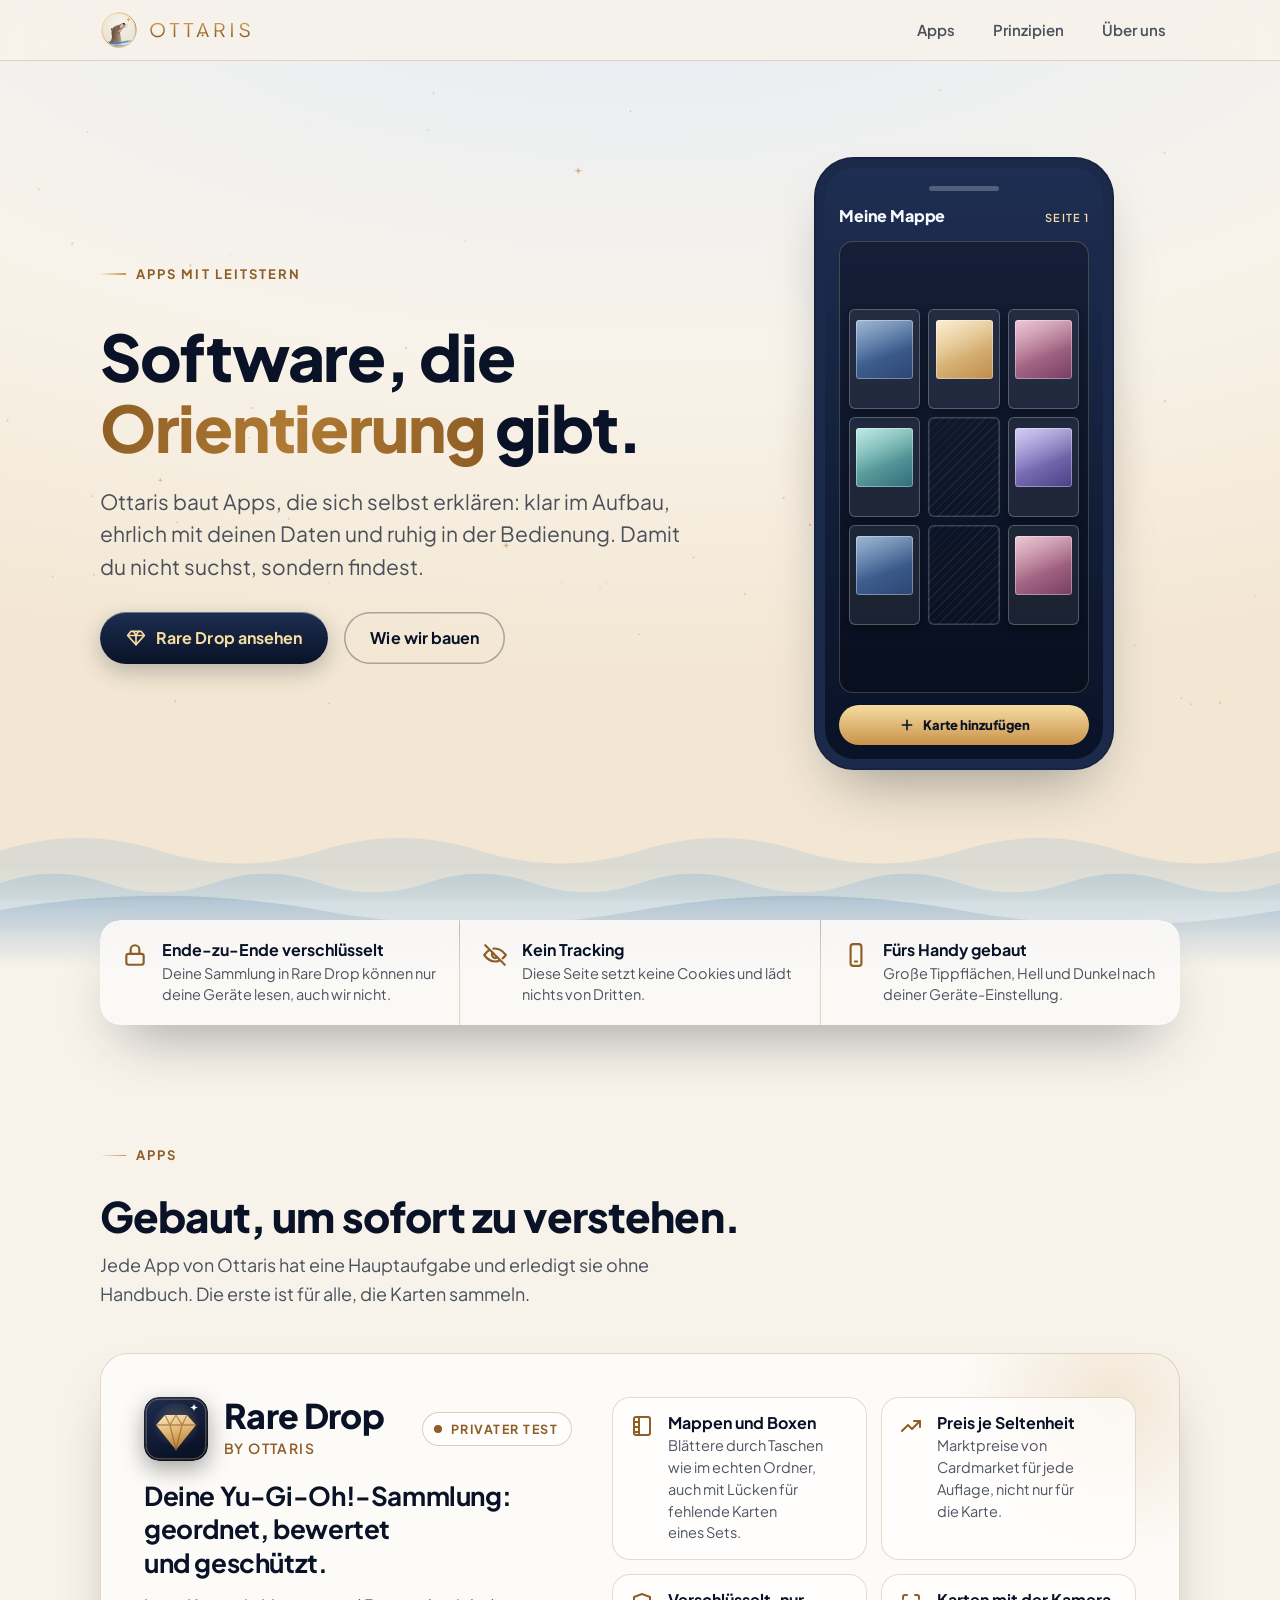
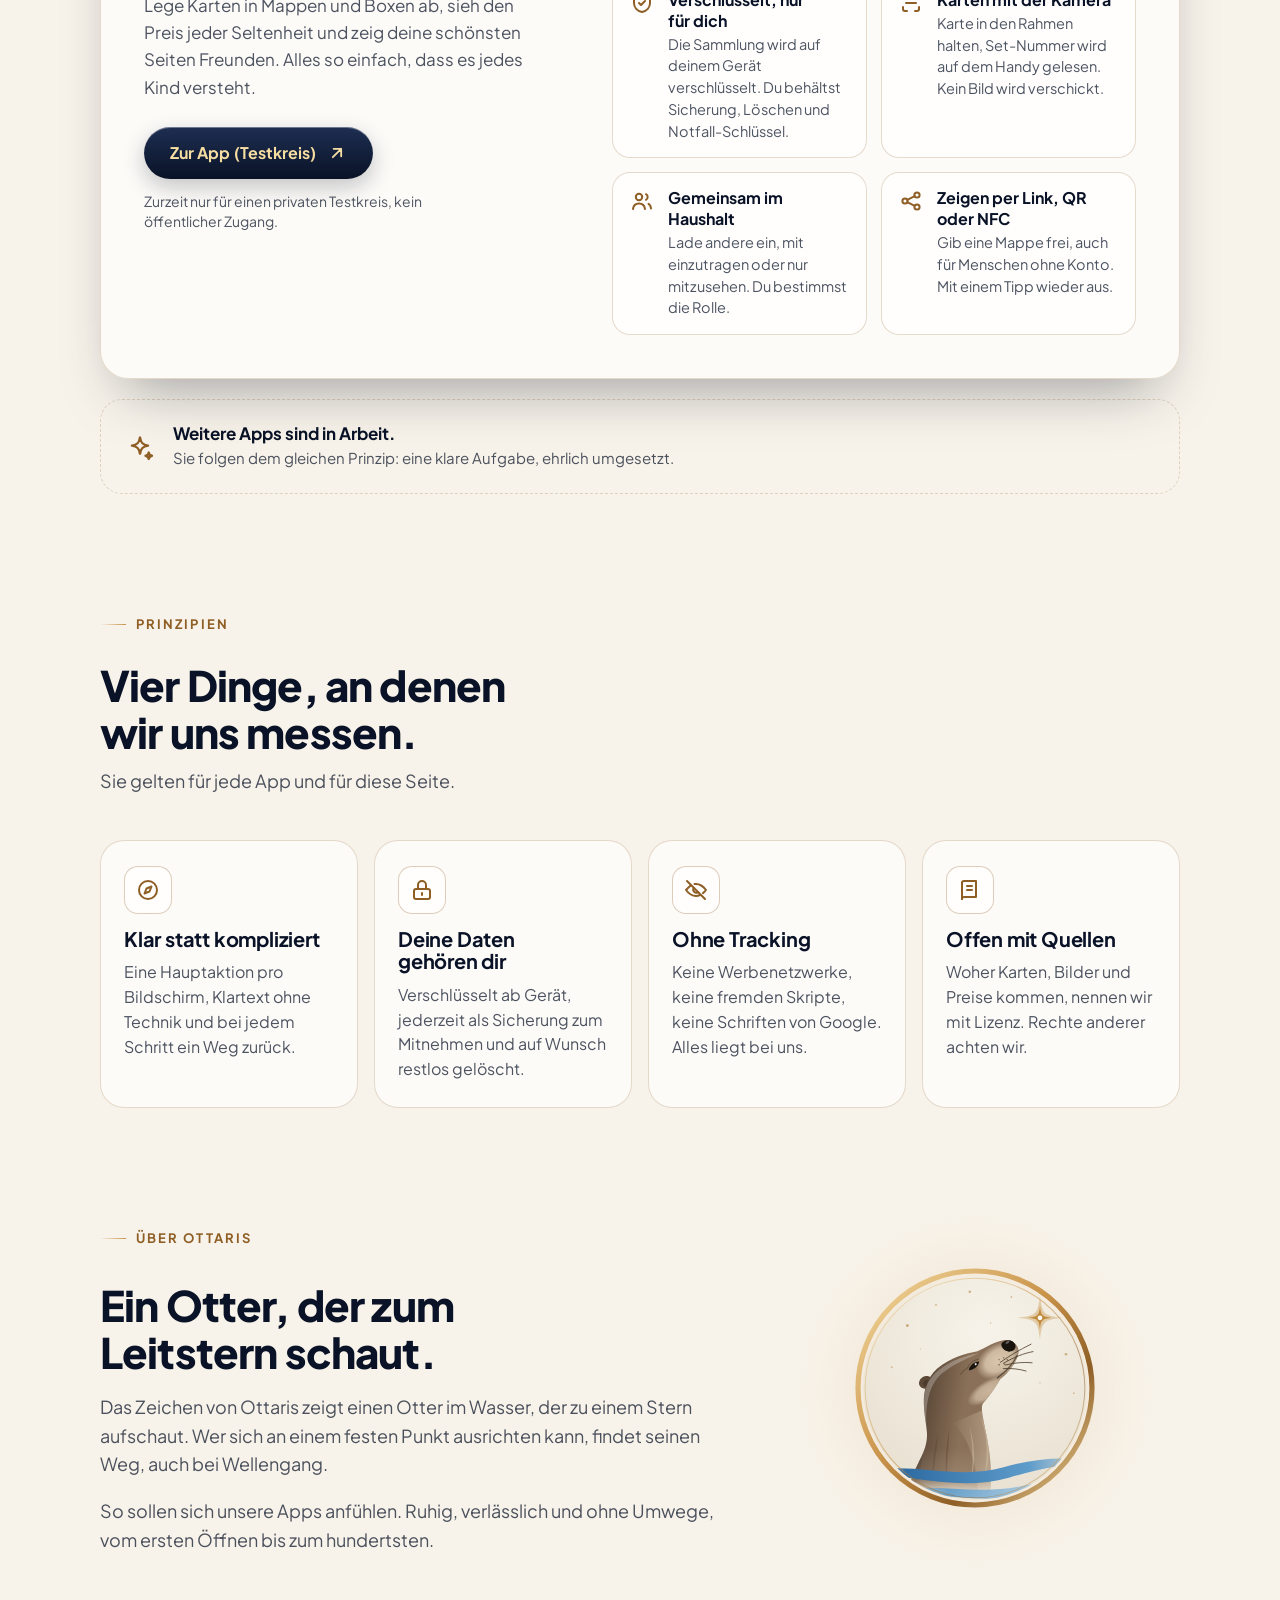
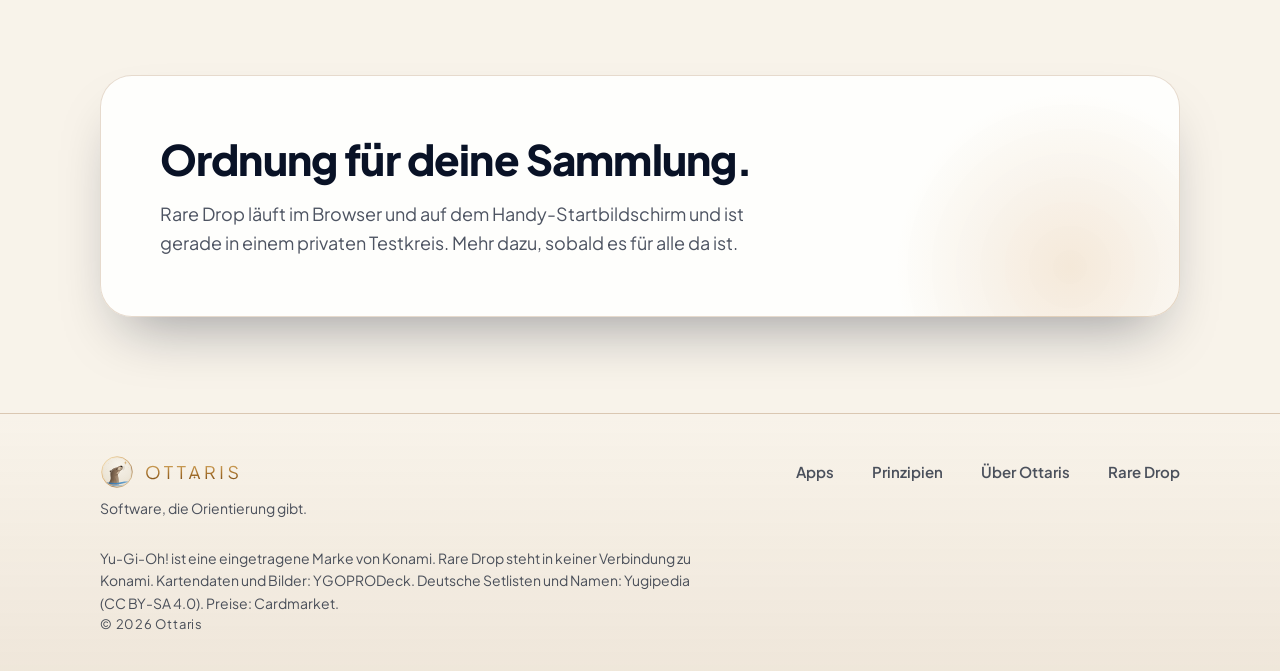
==== commit 6da4066a: "Rare Drop als privaten Test kennzeichnen Kein Aufruf mehr, sich einen Einladungscode zu besorgen, ke" ====
--- a/index.html
+++ b/index.html
@@ -121,16 +121,16 @@
               <h3 id="rd-titel">Rare Drop</h3>
               <p class="byline">by Ottaris</p>
             </div>
-            <span class="status">Testphase</span>
+            <span class="status">Privater Test</span>
           </div>
           <p class="app-tag">Deine Yu-Gi-Oh!-Sammlung: geordnet, bewertet und geschützt.</p>
           <p class="app-text">Lege Karten in Mappen und Boxen ab, sieh den Preis jeder Seltenheit und zeig deine schönsten Seiten Freunden. Alles so einfach, dass es jedes Kind versteht.</p>
           <div class="actions">
             <a class="btn primary" href="https://raredrop.ottaris.com" rel="noopener">
-              Rare Drop öffnen
+              Zur App (Testkreis)
               <svg viewBox="0 0 24 24" fill="none" stroke="currentColor" stroke-width="2.2" stroke-linecap="round" stroke-linejoin="round" aria-hidden="true"><path d="M7 17 17 7M8 7h9v9"/></svg>
             </a>
-            <p class="note">Für den Start brauchst du einen Einladungscode.</p>
+            <p class="note">Zurzeit nur für einen privaten Testkreis, kein öffentlicher Zugang.</p>
           </div>
         </div>
 
@@ -219,13 +219,7 @@
     <div class="wrap">
       <div class="cta-box">
         <h2 id="cta-titel">Ordnung für deine Sammlung.</h2>
-        <p>Rare Drop läuft im Browser und auf dem Handy-Startbildschirm. Schau es dir an, wenn du einen Einladungscode hast.</p>
-        <div class="actions">
-          <a class="btn primary" href="https://raredrop.ottaris.com" rel="noopener">
-            Rare Drop öffnen
-            <svg viewBox="0 0 24 24" fill="none" stroke="currentColor" stroke-width="2.2" stroke-linecap="round" stroke-linejoin="round" aria-hidden="true"><path d="M7 17 17 7M8 7h9v9"/></svg>
-          </a>
-        </div>
+        <p>Rare Drop läuft im Browser und auf dem Handy-Startbildschirm und ist gerade in einem privaten Testkreis. Mehr dazu, sobald es für alle da ist.</p>
       </div>
     </div>
   </section>
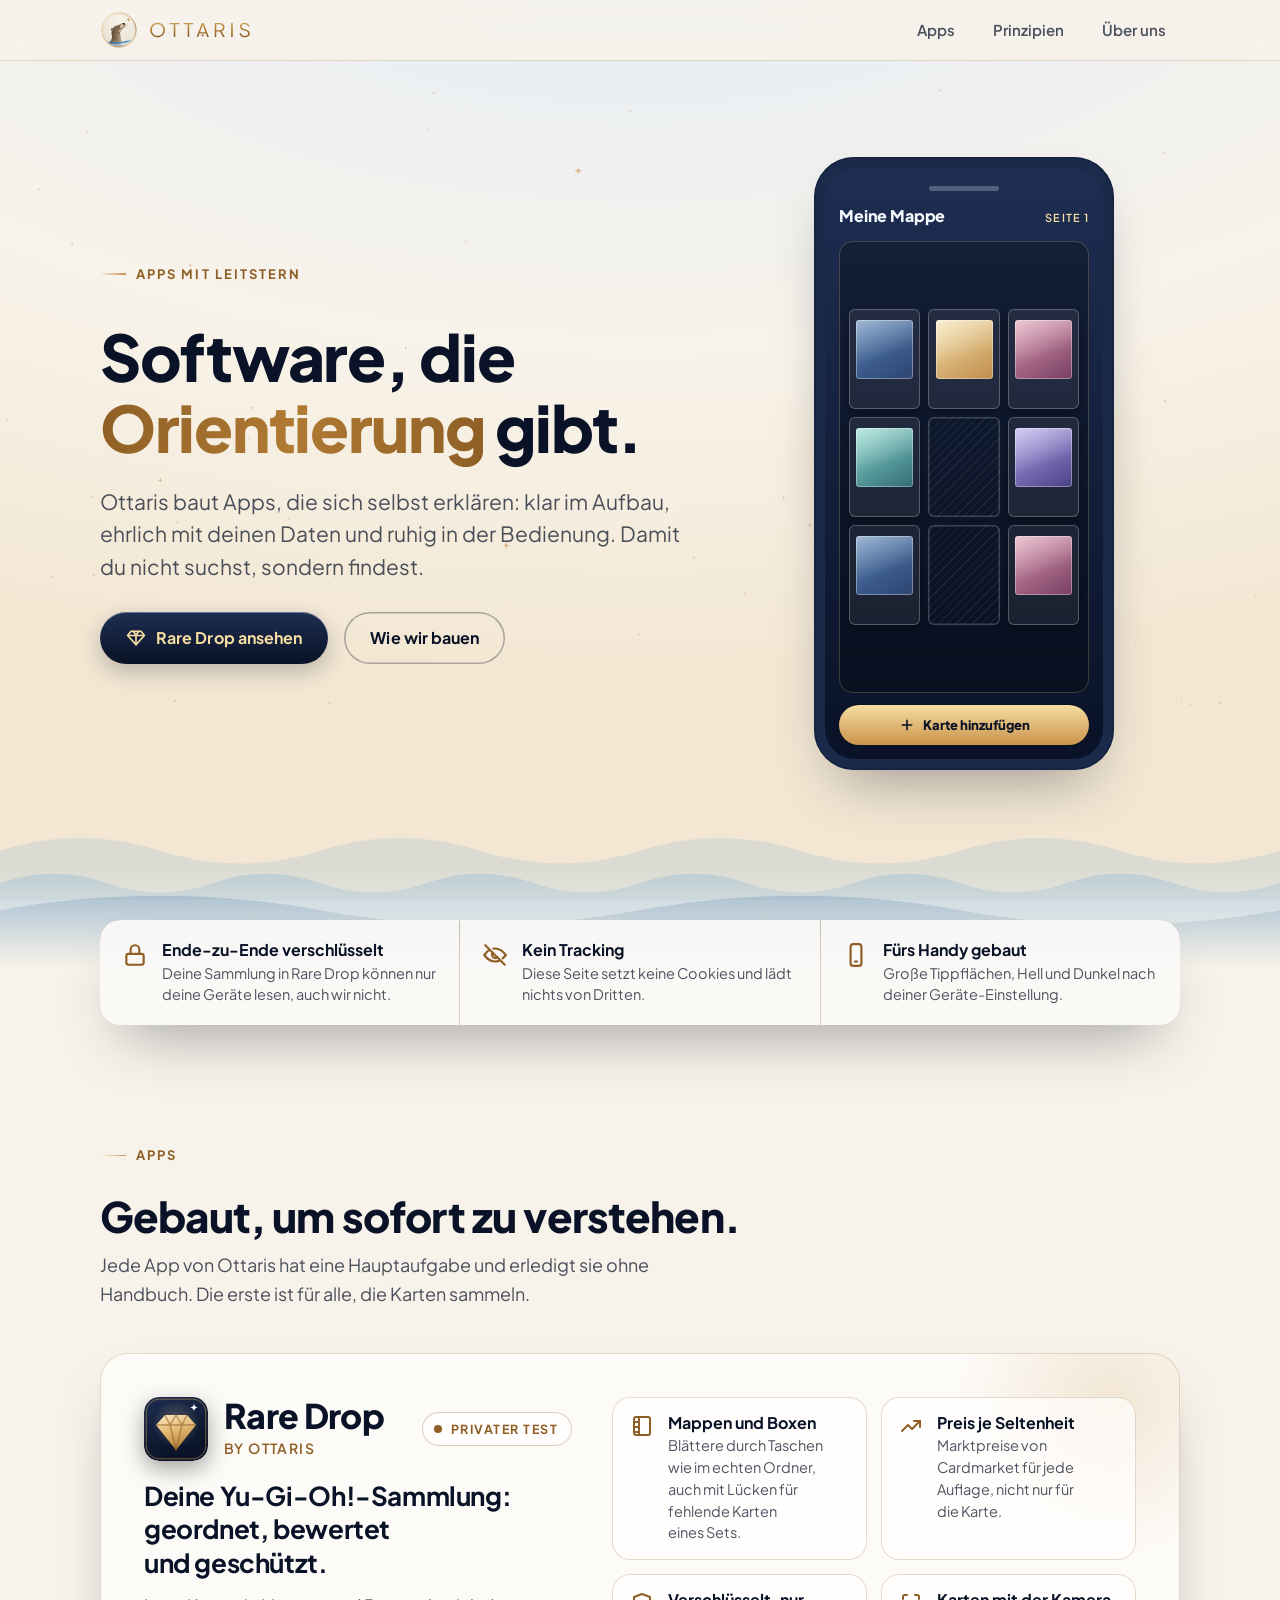
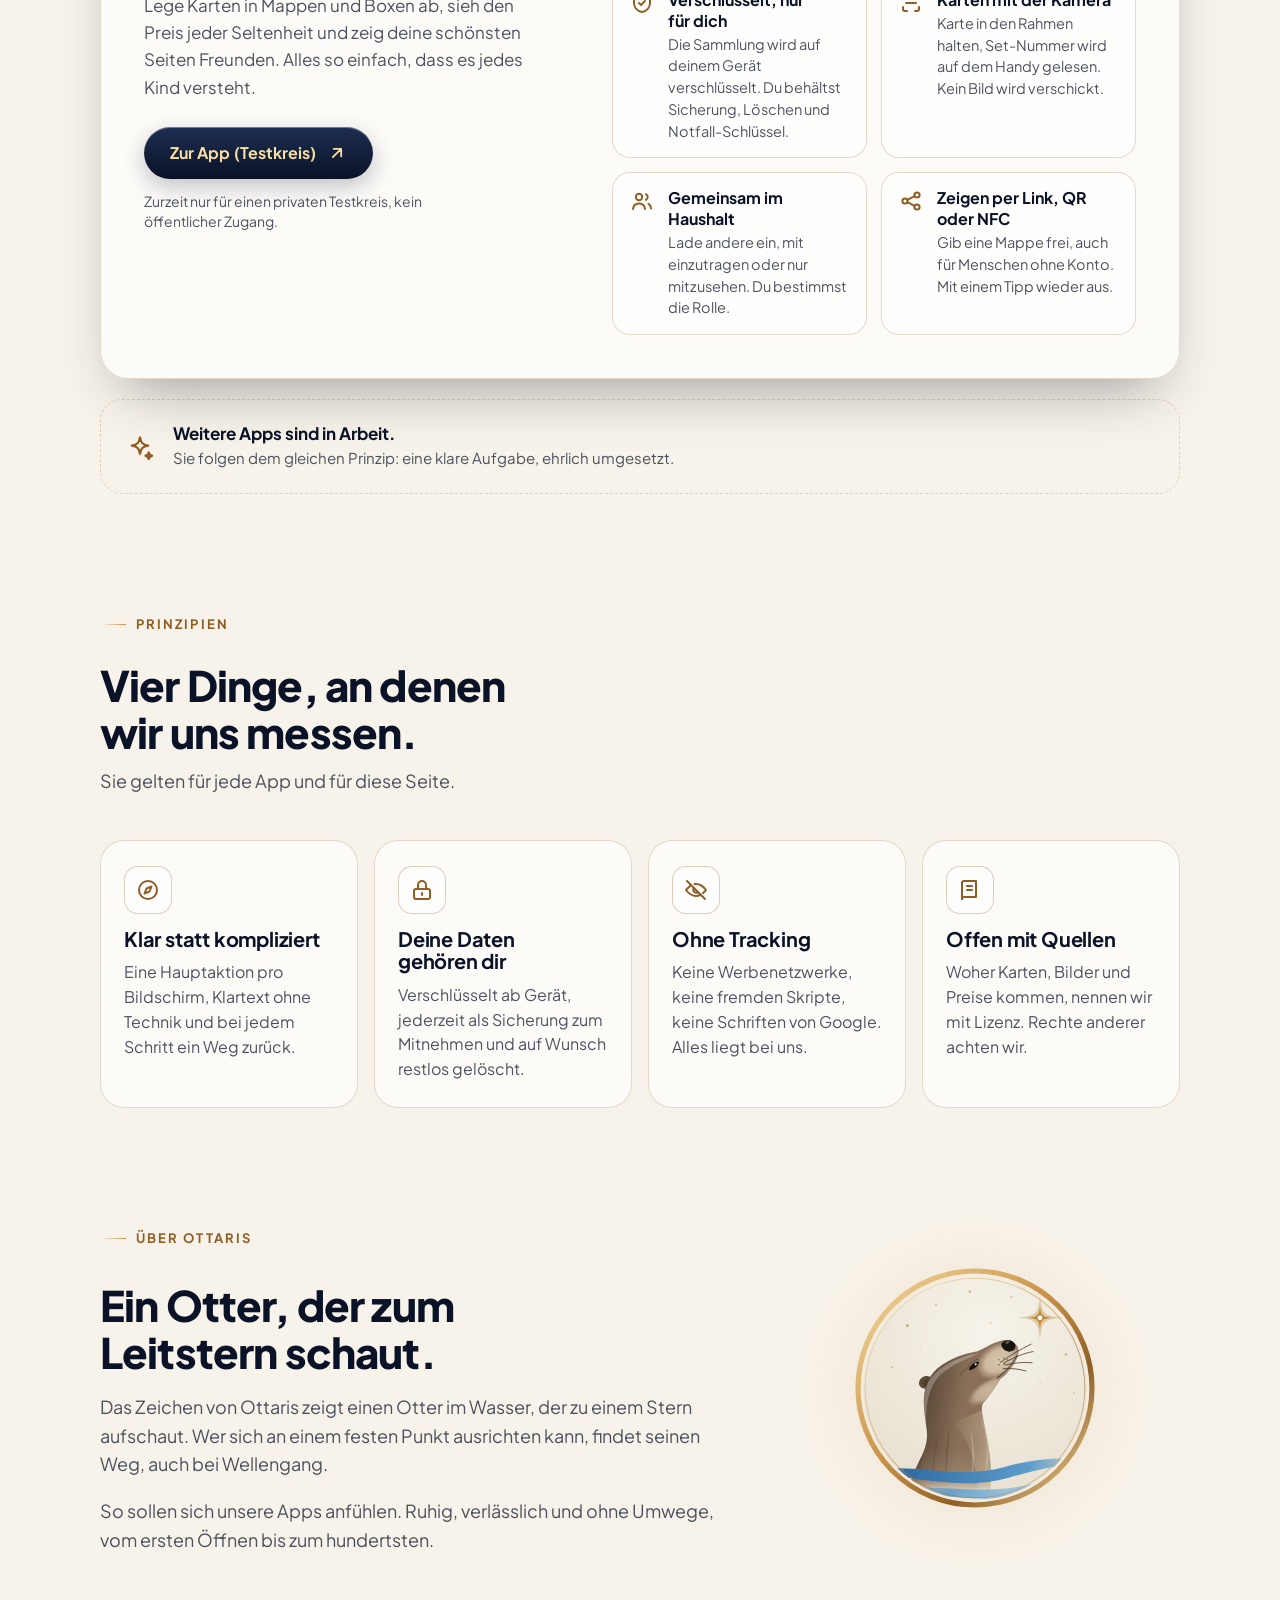
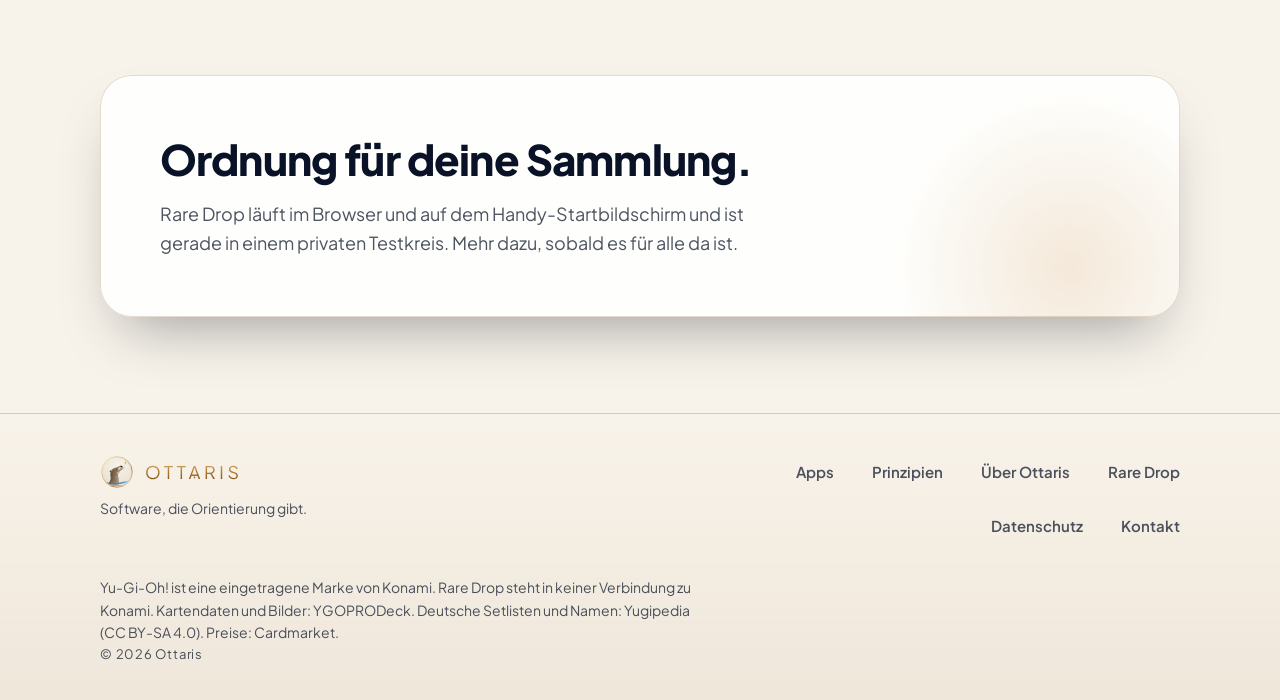
==== commit 3561eb8e: "Datenschutzseite (Entwurf) mit Kontakt und Platzhalter-Check datenschutz.html mit info@ottaris.com, " ====
--- a/index.html
+++ b/index.html
@@ -241,6 +241,8 @@
         <a href="#prinzipien">Prinzipien</a>
         <a href="#ueber">Über Ottaris</a>
         <a href="https://raredrop.ottaris.com" rel="noopener">Rare Drop</a>
+        <a href="datenschutz.html">Datenschutz</a>
+        <a href="mailto:info@ottaris.com">Kontakt</a>
       </nav>
     </div>
     <div>
--- a/style.css
+++ b/style.css
@@ -381,6 +381,16 @@
 .center h1 { font-size: clamp(30px, 6vw, 44px); }
 .back { color: var(--accent); font-weight: 700; text-underline-offset: 4px; }
 
+/* Textseiten (Datenschutz) */
+.doc { padding: clamp(36px, 7vw, 72px) 0 0; }
+.doc .wrap { max-width: 720px; display: grid; gap: 14px; justify-items: start; }
+.doc h2 { font-size: 22px; margin-top: 22px; }
+.doc p, .doc li { color: var(--muted); font-size: 17px; max-width: 64ch; }
+.doc b { color: var(--ink); }
+.doc ul { margin: 0; padding-left: 22px; display: grid; gap: 6px; }
+.doc a { color: var(--accent); font-weight: 600; text-underline-offset: 3px; }
+.doc .stand { font-size: 14px; margin-top: 18px; }
+
 /* Ab Tablet */
 @media (min-width: 720px) {
   .hero-grid { grid-template-columns: 1.15fr .85fr; }
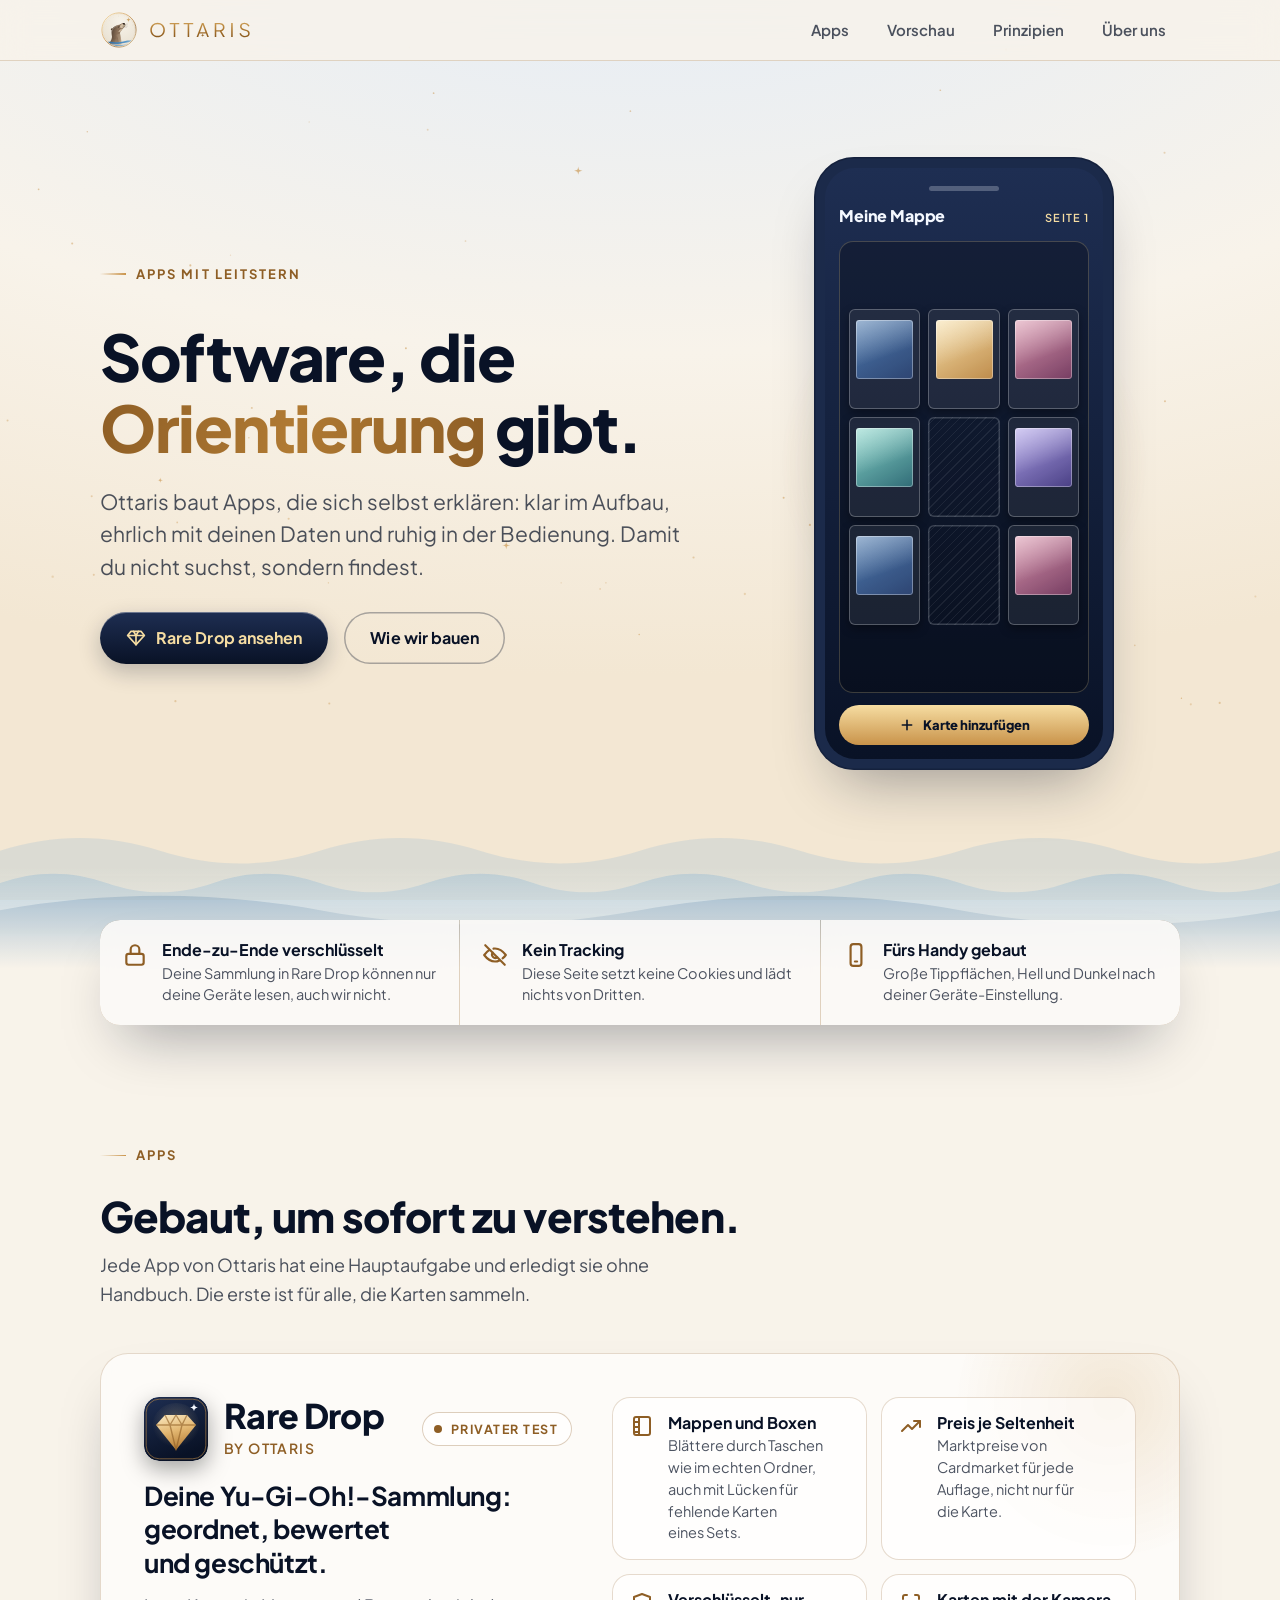
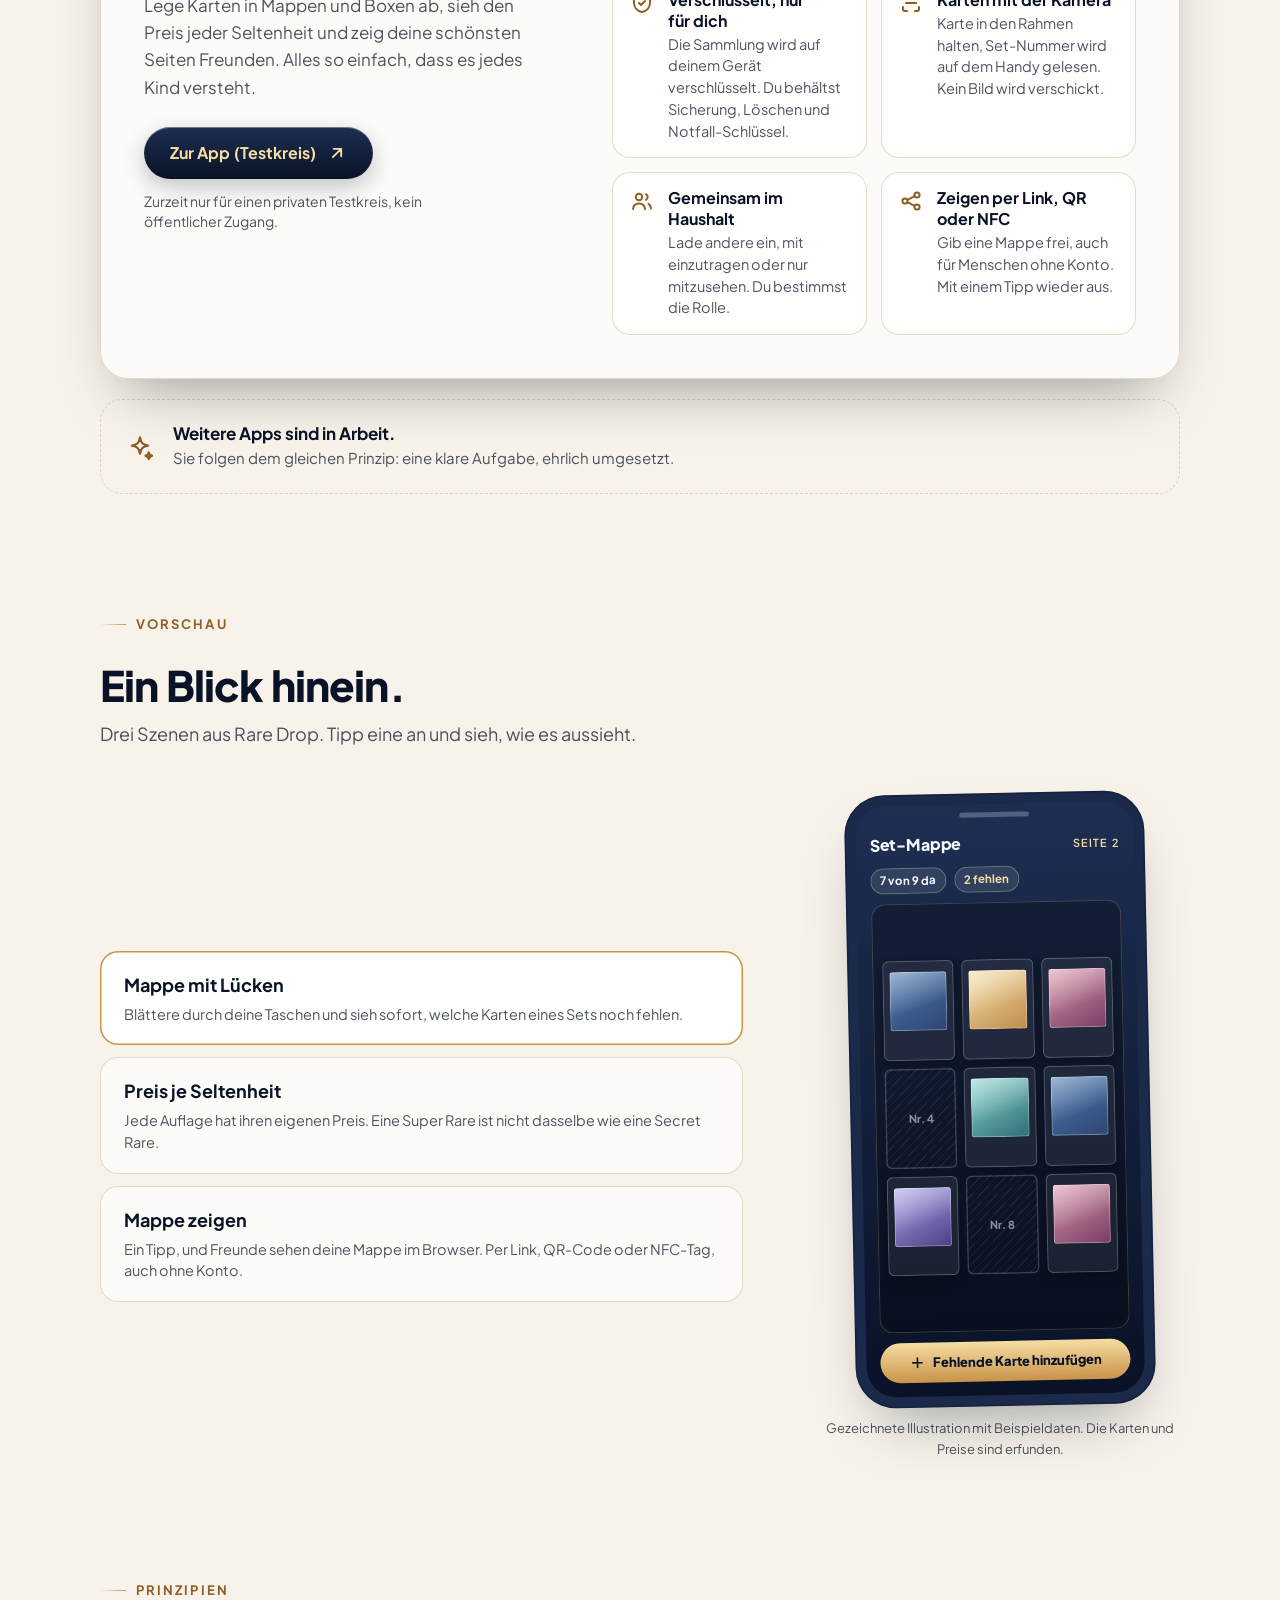
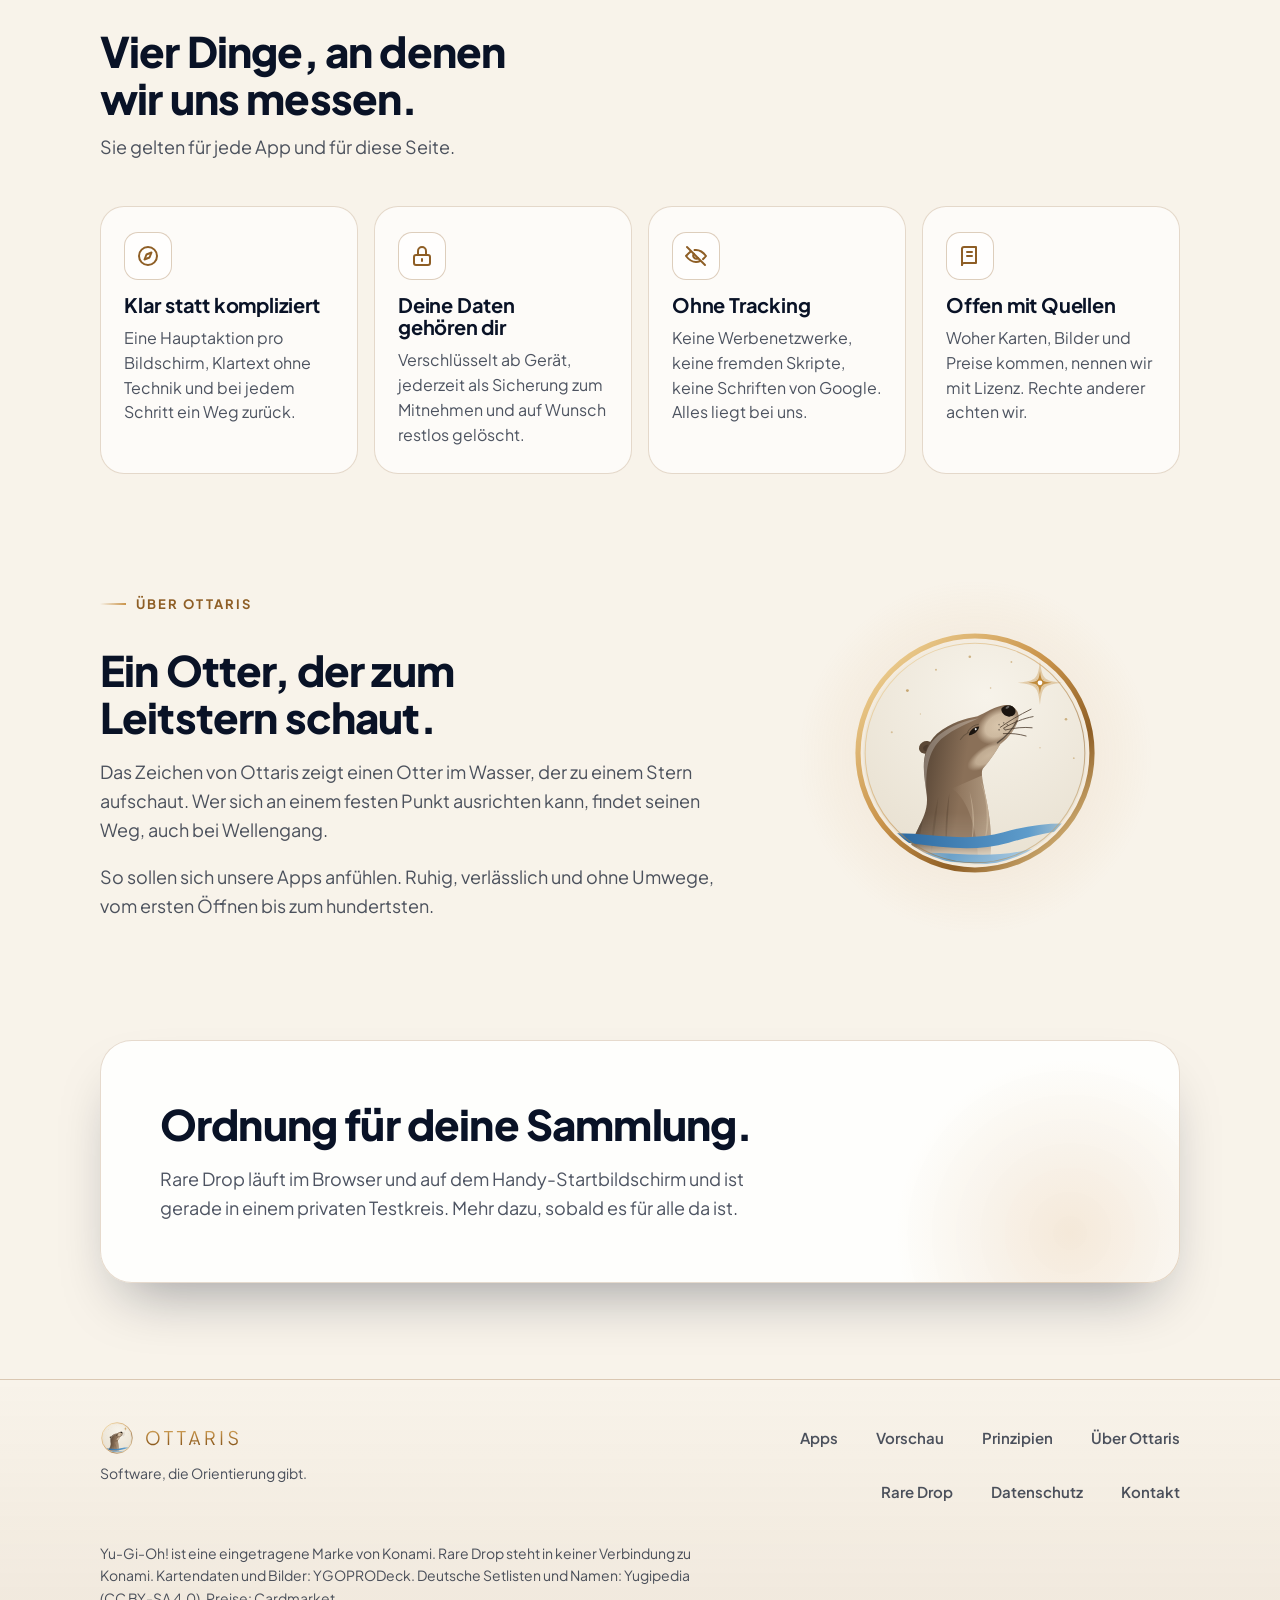
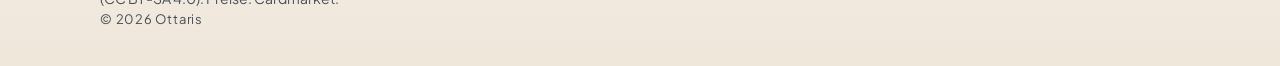
==== commit 226f3732: "Vorschau-Abschnitt "Ein Blick hinein" mit drei Szenen Klickbare Handy-Vorschau nur mit Radio-Knöpfen" ====
--- a/index.html
+++ b/index.html
@@ -38,6 +38,7 @@
     </a>
     <nav aria-label="Hauptmenü">
       <a href="#apps">Apps</a>
+      <a class="opt" href="#vorschau">Vorschau</a>
       <a class="opt" href="#prinzipien">Prinzipien</a>
       <a href="#ueber">Über uns</a>
     </nav>
@@ -169,6 +170,83 @@
     </div>
   </section>
 
+  <section class="section" id="vorschau" aria-labelledby="vorschau-titel">
+    <div class="wrap">
+      <header class="sec-head">
+        <p class="eyebrow">Vorschau</p>
+        <h2 id="vorschau-titel">Ein Blick hinein.</h2>
+        <p>Drei Szenen aus Rare Drop. Tipp eine an und sieh, wie es aussieht.</p>
+      </header>
+
+      <div class="peek">
+        <input class="sr" type="radio" name="szene" id="sz1" checked>
+        <input class="sr" type="radio" name="szene" id="sz2">
+        <input class="sr" type="radio" name="szene" id="sz3">
+
+        <div class="peek-nav" role="group" aria-label="Szene wählen">
+          <label for="sz1"><b>Mappe mit Lücken</b><span>Blättere durch deine Taschen und sieh sofort, welche Karten eines Sets noch fehlen.</span></label>
+          <label for="sz2"><b>Preis je Seltenheit</b><span>Jede Auflage hat ihren eigenen Preis. Eine Super Rare ist nicht dasselbe wie eine Secret Rare.</span></label>
+          <label for="sz3"><b>Mappe zeigen</b><span>Ein Tipp, und Freunde sehen deine Mappe im Browser. Per Link, QR-Code oder NFC-Tag, auch ohne Konto.</span></label>
+        </div>
+
+        <div class="peek-stage">
+          <div class="phone demo" role="img" aria-label="Illustration mit Beispieldaten: Der Bildschirm von Rare Drop wechselt zwischen einer Mappe mit Lücken, Preisen je Seltenheit und der Freigabe per QR-Code.">
+            <div class="screen multi" aria-hidden="true">
+              <span class="notch"></span>
+
+              <div class="scr s1">
+                <div class="ttl"><b>Set-Mappe</b><span>Seite 2</span></div>
+                <div class="chip-row"><span class="chip">7 von 9 da</span><span class="chip warn">2 fehlen</span></div>
+                <div class="binder">
+                  <span class="pocket has c1"></span>
+                  <span class="pocket has rare c2"></span>
+                  <span class="pocket has c3"></span>
+                  <span class="pocket empty"><span>Nr. 4</span></span>
+                  <span class="pocket has rare c4"></span>
+                  <span class="pocket has c1"></span>
+                  <span class="pocket has c5 rare"></span>
+                  <span class="pocket empty"><span>Nr. 8</span></span>
+                  <span class="pocket has c3"></span>
+                </div>
+                <span class="pill"><svg viewBox="0 0 24 24" fill="none" stroke="currentColor" stroke-width="2.4" stroke-linecap="round" aria-hidden="true"><path d="M12 5v14M5 12h14"/></svg>Fehlende Karte hinzufügen</span>
+              </div>
+
+              <div class="scr s2">
+                <div class="ttl"><b>Beispielkarte</b><span>SET-DE001</span></div>
+                <div class="card-row"><span class="mini c3"></span><p><b>Preis je Seltenheit</b>Jeden Tag frisch</p></div>
+                <ul class="prices">
+                  <li><span>Common</span><i class="pbar p1"></i><b>0,20 €</b></li>
+                  <li><span>Rare</span><i class="pbar p2"></i><b>0,85 €</b></li>
+                  <li><span>Super Rare</span><i class="pbar p3"></i><b>2,40 €</b></li>
+                  <li><span>Ultra Rare</span><i class="pbar p4"></i><b>6,90 €</b></li>
+                  <li><span>Secret Rare</span><i class="pbar p5"></i><b>18,50 €</b></li>
+                </ul>
+                <span class="pill"><svg viewBox="0 0 24 24" fill="none" stroke="currentColor" stroke-width="2.4" stroke-linecap="round" aria-hidden="true"><path d="M12 5v14M5 12h14"/></svg>Hinzufügen</span>
+              </div>
+
+              <div class="scr s3">
+                <div class="ttl"><b>Mappe zeigen</b><span class="live">Freigegeben</span></div>
+                <div class="qr-box"><div class="qr"><svg viewBox="0 0 21 21" shape-rendering="crispEdges" aria-hidden="true"><path fill="currentColor" d="M0 0h1v1h-1zM1 0h1v1h-1zM2 0h1v1h-1zM3 0h1v1h-1zM4 0h1v1h-1zM5 0h1v1h-1zM6 0h1v1h-1zM8 0h1v1h-1zM9 0h1v1h-1zM10 0h1v1h-1zM11 0h1v1h-1zM12 0h1v1h-1zM14 0h1v1h-1zM15 0h1v1h-1zM16 0h1v1h-1zM17 0h1v1h-1zM18 0h1v1h-1zM19 0h1v1h-1zM20 0h1v1h-1zM0 1h1v1h-1zM6 1h1v1h-1zM10 1h1v1h-1zM12 1h1v1h-1zM14 1h1v1h-1zM20 1h1v1h-1zM0 2h1v1h-1zM2 2h1v1h-1zM3 2h1v1h-1zM4 2h1v1h-1zM6 2h1v1h-1zM9 2h1v1h-1zM10 2h1v1h-1zM12 2h1v1h-1zM14 2h1v1h-1zM16 2h1v1h-1zM17 2h1v1h-1zM18 2h1v1h-1zM20 2h1v1h-1zM0 3h1v1h-1zM2 3h1v1h-1zM3 3h1v1h-1zM4 3h1v1h-1zM6 3h1v1h-1zM12 3h1v1h-1zM14 3h1v1h-1zM16 3h1v1h-1zM17 3h1v1h-1zM18 3h1v1h-1zM20 3h1v1h-1zM0 4h1v1h-1zM2 4h1v1h-1zM3 4h1v1h-1zM4 4h1v1h-1zM6 4h1v1h-1zM10 4h1v1h-1zM11 4h1v1h-1zM12 4h1v1h-1zM14 4h1v1h-1zM16 4h1v1h-1zM17 4h1v1h-1zM18 4h1v1h-1zM20 4h1v1h-1zM0 5h1v1h-1zM6 5h1v1h-1zM10 5h1v1h-1zM14 5h1v1h-1zM20 5h1v1h-1zM0 6h1v1h-1zM1 6h1v1h-1zM2 6h1v1h-1zM3 6h1v1h-1zM4 6h1v1h-1zM5 6h1v1h-1zM6 6h1v1h-1zM8 6h1v1h-1zM11 6h1v1h-1zM12 6h1v1h-1zM14 6h1v1h-1zM15 6h1v1h-1zM16 6h1v1h-1zM17 6h1v1h-1zM18 6h1v1h-1zM19 6h1v1h-1zM20 6h1v1h-1zM8 7h1v1h-1zM10 7h1v1h-1zM0 8h1v1h-1zM1 8h1v1h-1zM8 8h1v1h-1zM10 8h1v1h-1zM11 8h1v1h-1zM12 8h1v1h-1zM13 8h1v1h-1zM14 8h1v1h-1zM17 8h1v1h-1zM0 9h1v1h-1zM1 9h1v1h-1zM2 9h1v1h-1zM3 9h1v1h-1zM4 9h1v1h-1zM8 9h1v1h-1zM11 9h1v1h-1zM16 9h1v1h-1zM17 9h1v1h-1zM19 9h1v1h-1zM1 10h1v1h-1zM2 10h1v1h-1zM5 10h1v1h-1zM6 10h1v1h-1zM7 10h1v1h-1zM10 10h1v1h-1zM14 10h1v1h-1zM16 10h1v1h-1zM17 10h1v1h-1zM1 11h1v1h-1zM4 11h1v1h-1zM5 11h1v1h-1zM6 11h1v1h-1zM7 11h1v1h-1zM9 11h1v1h-1zM10 11h1v1h-1zM11 11h1v1h-1zM13 11h1v1h-1zM14 11h1v1h-1zM17 11h1v1h-1zM1 12h1v1h-1zM2 12h1v1h-1zM3 12h1v1h-1zM4 12h1v1h-1zM6 12h1v1h-1zM7 12h1v1h-1zM10 12h1v1h-1zM14 12h1v1h-1zM16 12h1v1h-1zM17 12h1v1h-1zM9 13h1v1h-1zM14 13h1v1h-1zM18 13h1v1h-1zM19 13h1v1h-1zM20 13h1v1h-1zM0 14h1v1h-1zM1 14h1v1h-1zM2 14h1v1h-1zM3 14h1v1h-1zM4 14h1v1h-1zM5 14h1v1h-1zM6 14h1v1h-1zM9 14h1v1h-1zM12 14h1v1h-1zM14 14h1v1h-1zM18 14h1v1h-1zM19 14h1v1h-1zM0 15h1v1h-1zM6 15h1v1h-1zM8 15h1v1h-1zM11 15h1v1h-1zM15 15h1v1h-1zM16 15h1v1h-1zM17 15h1v1h-1zM19 15h1v1h-1zM20 15h1v1h-1zM0 16h1v1h-1zM2 16h1v1h-1zM3 16h1v1h-1zM4 16h1v1h-1zM6 16h1v1h-1zM8 16h1v1h-1zM9 16h1v1h-1zM11 16h1v1h-1zM12 16h1v1h-1zM16 16h1v1h-1zM18 16h1v1h-1zM20 16h1v1h-1zM0 17h1v1h-1zM2 17h1v1h-1zM3 17h1v1h-1zM4 17h1v1h-1zM6 17h1v1h-1zM8 17h1v1h-1zM9 17h1v1h-1zM10 17h1v1h-1zM11 17h1v1h-1zM12 17h1v1h-1zM14 17h1v1h-1zM16 17h1v1h-1zM17 17h1v1h-1zM18 17h1v1h-1zM19 17h1v1h-1zM20 17h1v1h-1zM0 18h1v1h-1zM2 18h1v1h-1zM3 18h1v1h-1zM4 18h1v1h-1zM6 18h1v1h-1zM10 18h1v1h-1zM14 18h1v1h-1zM18 18h1v1h-1zM19 18h1v1h-1zM20 18h1v1h-1zM0 19h1v1h-1zM6 19h1v1h-1zM9 19h1v1h-1zM10 19h1v1h-1zM11 19h1v1h-1zM12 19h1v1h-1zM13 19h1v1h-1zM14 19h1v1h-1zM15 19h1v1h-1zM19 19h1v1h-1zM0 20h1v1h-1zM1 20h1v1h-1zM2 20h1v1h-1zM3 20h1v1h-1zM4 20h1v1h-1zM5 20h1v1h-1zM6 20h1v1h-1zM8 20h1v1h-1zM9 20h1v1h-1zM10 20h1v1h-1zM11 20h1v1h-1zM12 20h1v1h-1zM13 20h1v1h-1zM14 20h1v1h-1zM15 20h1v1h-1z"/></svg></div></div>
+                <ul class="toggles">
+                  <li><span>Freigabe an</span><i class="sw on"></i></li>
+                  <li><span>Werte zeigen</span><i class="sw"></i></li>
+                </ul>
+                <span class="pill"><svg viewBox="0 0 24 24" fill="none" stroke="currentColor" stroke-width="2.2" stroke-linecap="round" stroke-linejoin="round" aria-hidden="true"><circle cx="6" cy="12" r="2.6"/><circle cx="18" cy="6" r="2.6"/><circle cx="18" cy="18" r="2.6"/><path d="M8.3 10.8l7.4-3.6M8.3 13.2l7.4 3.6"/></svg>Link teilen</span>
+              </div>
+            </div>
+          </div>
+          <p class="peek-note">Gezeichnete Illustration mit Beispieldaten. Die Karten und Preise sind erfunden.</p>
+        </div>
+
+        <div class="peek-caps" aria-hidden="true">
+          <p class="c1">Blättere durch deine Taschen und sieh sofort, welche Karten eines Sets noch fehlen.</p>
+          <p class="c2">Jede Auflage hat ihren eigenen Preis. Eine Super Rare ist nicht dasselbe wie eine Secret Rare.</p>
+          <p class="c3">Ein Tipp, und Freunde sehen deine Mappe im Browser, auch ohne Konto.</p>
+        </div>
+      </div>
+    </div>
+  </section>
+
   <section class="section" id="prinzipien" aria-labelledby="prinzipien-titel">
     <div class="wrap">
       <header class="sec-head">
@@ -238,6 +316,7 @@
     <div>
       <nav aria-label="Fußmenü">
         <a href="#apps">Apps</a>
+        <a href="#vorschau">Vorschau</a>
         <a href="#prinzipien">Prinzipien</a>
         <a href="#ueber">Über Ottaris</a>
         <a href="https://raredrop.ottaris.com" rel="noopener">Rare Drop</a>
--- a/style.css
+++ b/style.css
@@ -391,6 +391,83 @@
 .doc a { color: var(--accent); font-weight: 600; text-underline-offset: 3px; }
 .doc .stand { font-size: 14px; margin-top: 18px; }
 
+/* Vorschau: drei Szenen, umgeschaltet nur mit Radio-Knöpfen und CSS (keine Skripte) */
+.sr { position: absolute; opacity: 0; pointer-events: none; width: 1px; height: 1px; }
+.peek { display: grid; gap: 22px; position: relative; }
+.peek-nav { display: grid; gap: 10px; }
+.peek-nav label {
+  display: grid; gap: 4px; padding: 14px 18px; border-radius: 18px; cursor: pointer;
+  background: var(--panel); box-shadow: inset 0 0 0 1px var(--panel-line);
+  transition: background .2s, box-shadow .2s;
+}
+.peek-nav label b { font-size: 16px; font-weight: 700; }
+.peek-nav label span { display: none; font-size: 14.5px; line-height: 1.5; color: var(--muted); }
+.peek-nav label:hover { background: var(--panel-strong); }
+#sz1:checked ~ .peek-nav label[for="sz1"],
+#sz2:checked ~ .peek-nav label[for="sz2"],
+#sz3:checked ~ .peek-nav label[for="sz3"] { background: var(--panel-strong); box-shadow: inset 0 0 0 1.5px var(--rule); }
+#sz1:focus-visible ~ .peek-nav label[for="sz1"],
+#sz2:focus-visible ~ .peek-nav label[for="sz2"],
+#sz3:focus-visible ~ .peek-nav label[for="sz3"] { outline: 2px solid var(--focus); outline-offset: 3px; }
+.peek-stage { display: grid; justify-items: center; gap: 12px; order: -1; }
+.peek-note { font-size: 13px; color: var(--muted); text-align: center; max-width: 36ch; }
+.peek-caps p { display: none; color: var(--muted); font-size: 16px; text-align: center; max-width: 40ch; margin-inline: auto; }
+#sz1:checked ~ .peek-caps .c1, #sz2:checked ~ .peek-caps .c2, #sz3:checked ~ .peek-caps .c3 { display: block; }
+
+.phone.demo { animation: none; transform: rotate(-1.2deg); }
+.screen.multi { position: relative; padding: 0; display: block; }
+.screen.multi .notch { position: absolute; top: 8px; left: 50%; transform: translateX(-50%); z-index: 1; }
+.scr {
+  position: absolute; inset: 0; padding: 26px 14px 14px; display: grid; gap: 10px; align-content: start;
+  grid-template-rows: auto auto 1fr auto; opacity: 0; visibility: hidden; transform: translateY(8px);
+  transition: opacity .25s, transform .25s, visibility 0s .25s;
+}
+.scr.s3 { grid-template-rows: auto 1fr auto auto; }
+#sz1:checked ~ .peek-stage .s1, #sz2:checked ~ .peek-stage .s2, #sz3:checked ~ .peek-stage .s3 {
+  opacity: 1; visibility: visible; transform: none; transition: opacity .25s, transform .25s;
+}
+.chip-row { display: flex; gap: 8px; }
+.chip-row .chip { padding: 4px 10px; border-radius: 999px; font-size: 11.5px; font-weight: 700; background: rgba(244, 248, 255, .1); box-shadow: inset 0 0 0 1px rgba(246, 221, 162, .3); }
+.chip-row .chip.warn { color: var(--hellgold); }
+.pocket.empty > span { position: absolute; inset: 0; display: grid; place-items: center; font-size: 11px; font-weight: 700; color: rgba(244, 248, 255, .55); }
+.card-row { display: flex; align-items: center; gap: 12px; }
+.card-row p { font-size: 12px; line-height: 1.35; color: rgba(244, 248, 255, .7); }
+.card-row p b { display: block; font-size: 14px; color: var(--sternweiss); }
+.mini { flex: none; width: 46px; aspect-ratio: 5 / 7; border-radius: 5px; background: linear-gradient(150deg, var(--card-rose-a), var(--card-rose-b)); box-shadow: 0 4px 10px rgba(0, 0, 0, .35), inset 0 0 0 1px rgba(255, 255, 255, .3); }
+.prices { list-style: none; margin: 0; padding: 0; display: grid; gap: 15px; align-content: center; }
+.prices li { display: grid; grid-template-columns: 74px 1fr 52px; align-items: center; gap: 8px; font-size: 12px; }
+.prices li span { color: rgba(244, 248, 255, .75); }
+.prices li b { text-align: right; font-size: 13px; color: var(--sternweiss); }
+.pbar { display: block; height: 8px; border-radius: 4px; background: rgba(244, 248, 255, .1); position: relative; overflow: hidden; }
+.pbar::after { content: ""; position: absolute; inset: 0 auto 0 0; border-radius: 4px; background: linear-gradient(90deg, var(--bc-b), var(--bc-a)); width: var(--w); }
+.pbar.p1 { --w: 6%; --bc-a: #c9d3e6; --bc-b: #7f8aa3; }
+.pbar.p2 { --w: 14%; --bc-a: var(--card-a); --bc-b: var(--card-b); }
+.pbar.p3 { --w: 28%; --bc-a: var(--card-teal-a); --bc-b: var(--card-teal-b); }
+.pbar.p4 { --w: 52%; --bc-a: var(--card-violet-a); --bc-b: var(--card-violet-b); }
+.pbar.p5 { --w: 100%; --bc-a: var(--card-rose-a); --bc-b: var(--card-rose-b); }
+.screen .ttl .live { display: inline-flex; align-items: center; gap: 6px; }
+.screen .ttl .live::before { content: ""; width: 7px; height: 7px; border-radius: 50%; background: var(--hellgold); }
+.qr-box { display: grid; place-items: center; align-self: center; }
+.qr { width: min(172px, 100%); aspect-ratio: 1; padding: 10px; border-radius: 14px; background: #fff; color: #091226; box-shadow: 0 8px 22px rgba(0, 0, 0, .4); }
+.qr svg { display: block; width: 100%; height: 100%; }
+.toggles { list-style: none; margin: 0; padding: 0; display: grid; gap: 8px; }
+.toggles li { display: flex; align-items: center; justify-content: space-between; padding: 9px 12px; border-radius: 12px; background: rgba(244, 248, 255, .07); font-size: 13px; font-weight: 600; }
+.sw { width: 38px; height: 22px; border-radius: 11px; background: rgba(244, 248, 255, .2); position: relative; }
+.sw::after { content: ""; position: absolute; top: 3px; left: 3px; width: 16px; height: 16px; border-radius: 50%; background: #fff; transition: transform .2s; }
+.sw.on { background: linear-gradient(180deg, #F6DDA2, #C9934A); }
+.sw.on::after { transform: translateX(16px); background: #091226; }
+
+@media (min-width: 900px) {
+  .peek { grid-template-columns: 1fr auto; align-items: center; gap: clamp(32px, 6vw, 80px); }
+  .peek-nav { gap: 12px; }
+  .peek-nav label { padding: 20px 24px; }
+  .peek-nav label b { font-size: 18px; }
+  .peek-nav label span { display: block; }
+  .peek-stage { order: 0; grid-column: 2; grid-row: 1; }
+  .peek-caps { display: none; }
+}
+@media (max-width: 899px) { .peek-nav { grid-template-columns: repeat(3, 1fr); gap: 8px; } .peek-nav label { padding: 12px 8px; text-align: center; } .peek-nav label b { font-size: 13.5px; line-height: 1.25; } }
+
 /* Ab Tablet */
 @media (min-width: 720px) {
   .hero-grid { grid-template-columns: 1.15fr .85fr; }
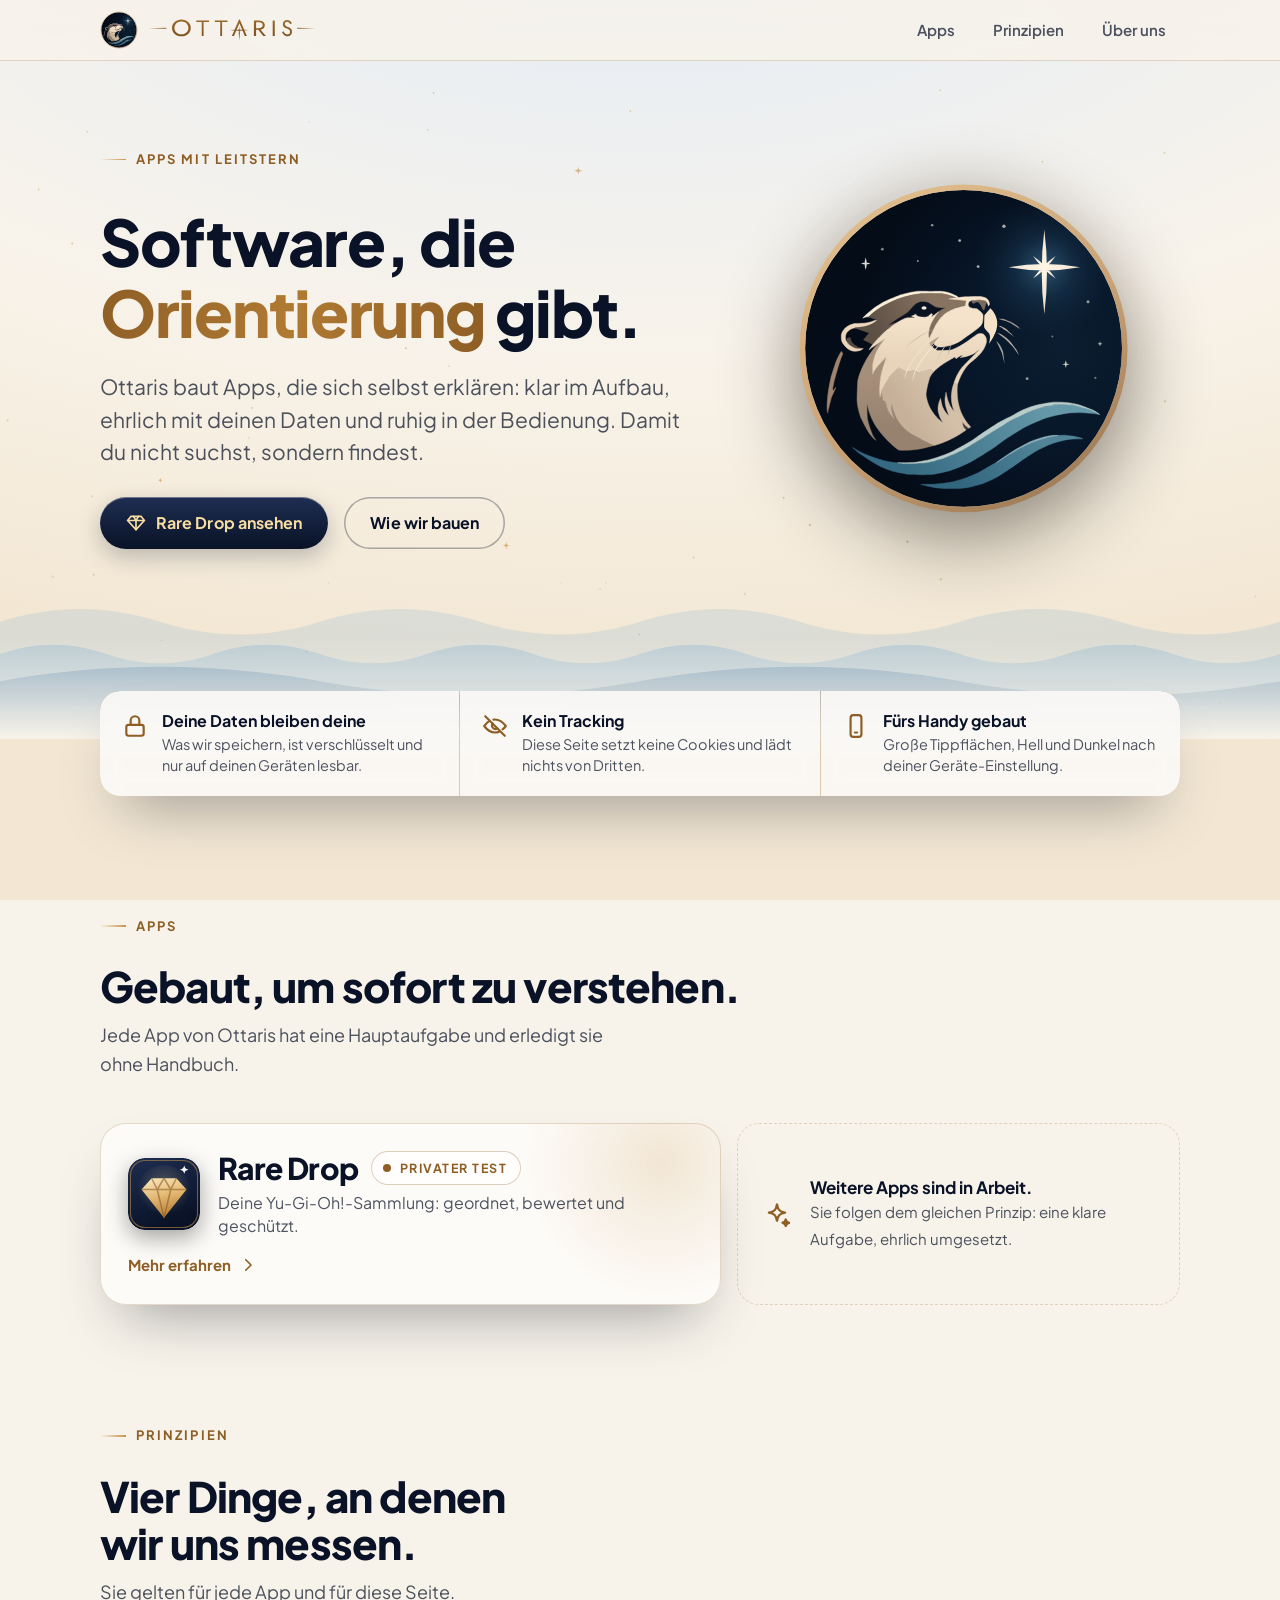
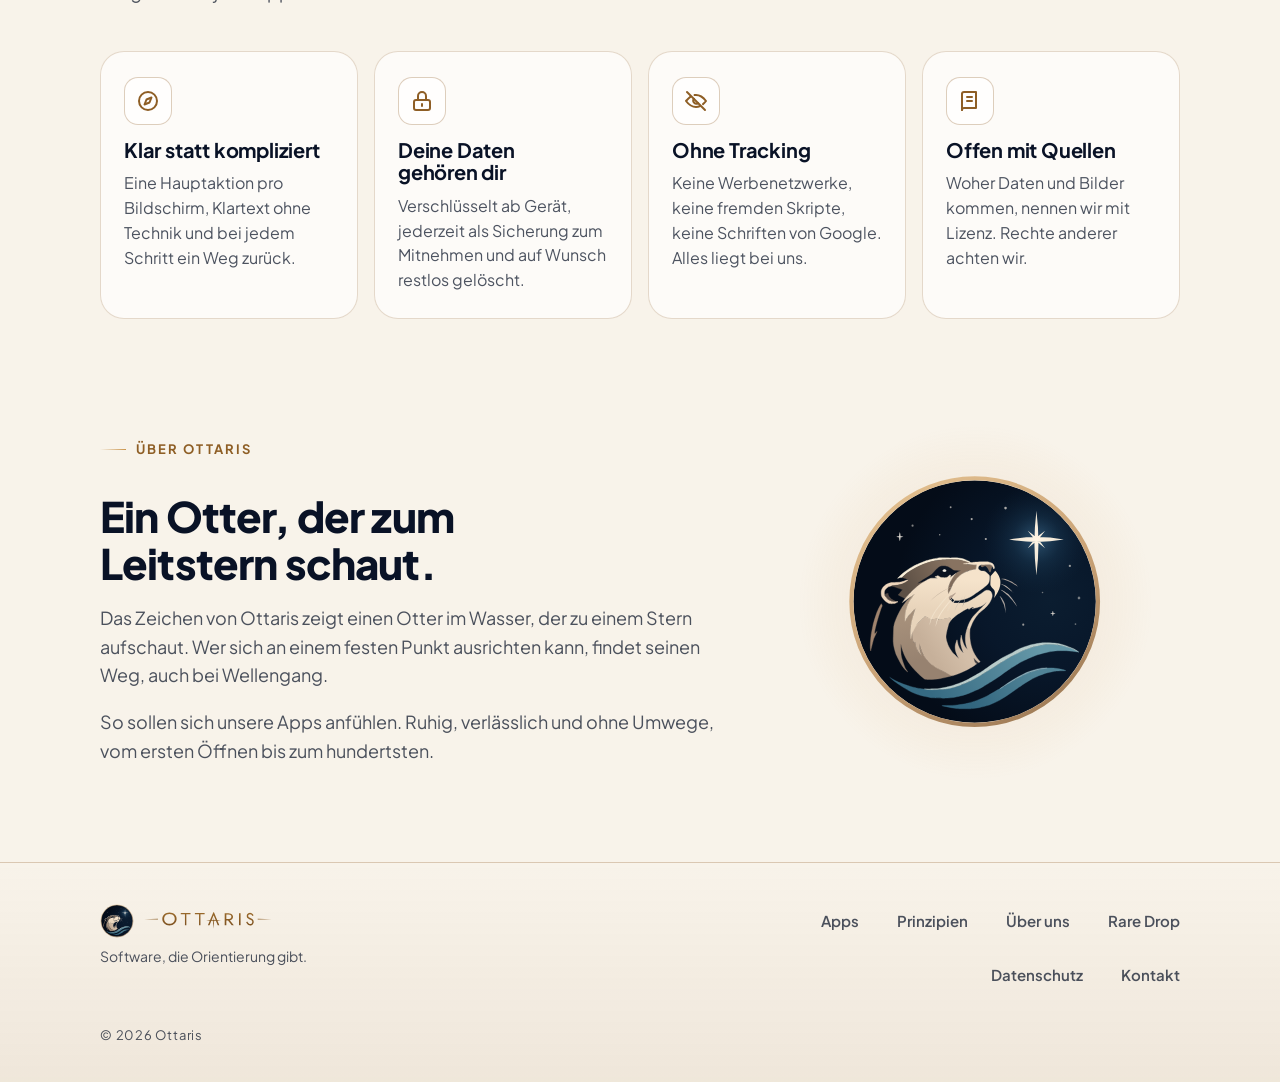
==== commit b8f44046: "Neues Logo, Rare Drop auf eigener Seite Logo-Paket eingespielt (Zeichen, Schriftzug mit dunklerem Go" ====
--- a/index.html
+++ b/index.html
@@ -6,12 +6,12 @@
 <meta http-equiv="Content-Security-Policy" content="default-src 'none'; style-src 'self'; img-src 'self'; font-src 'self'; base-uri 'none'; form-action 'none'">
 <meta name="referrer" content="no-referrer">
 <title>Ottaris · Software, die Orientierung gibt</title>
-<meta name="description" content="Ottaris entwickelt Apps, die sich selbst erklären. Zuerst da: Rare Drop, die Sammler-App für Yu-Gi-Oh! mit verschlüsselter Sammlung, Preisen und Mappen.">
+<meta name="description" content="Ottaris entwickelt Apps, die sich selbst erklären: klar im Aufbau, ehrlich mit deinen Daten und ruhig in der Bedienung. Zuerst da: Rare Drop.">
 <meta name="color-scheme" content="dark light">
 <meta name="theme-color" content="#091226" media="(prefers-color-scheme: dark)">
 <meta name="theme-color" content="#F8F3EA" media="(prefers-color-scheme: light)">
-<link rel="icon" href="favicon.svg" type="image/svg+xml">
 <link rel="icon" href="favicon-32.png" sizes="32x32" type="image/png">
+<link rel="icon" href="favicon-48.png" sizes="48x48" type="image/png">
 <link rel="apple-touch-icon" href="apple-touch-icon.png">
 <link rel="preload" href="fonts/plus-jakarta-sans-latin-wght-normal.woff2" as="font" type="font/woff2" crossorigin>
 <link rel="stylesheet" href="style.css">
@@ -19,7 +19,7 @@
 <meta property="og:type" content="website">
 <meta property="og:url" content="https://ottaris.com/">
 <meta property="og:title" content="Ottaris · Software, die Orientierung gibt">
-<meta property="og:description" content="Apps, die sich selbst erklären. Zuerst da: Rare Drop, die Sammler-App für Yu-Gi-Oh!.">
+<meta property="og:description" content="Apps, die sich selbst erklären. Klar, ehrlich und ruhig.">
 <meta property="og:image" content="https://ottaris.com/og.png">
 <meta property="og:image:width" content="1200">
 <meta property="og:image:height" content="630">
@@ -33,12 +33,11 @@
 <header class="top">
   <div class="wrap bar">
     <a class="brand" href="#start" aria-label="Ottaris, zum Seitenanfang">
-      <picture><source srcset="img/zeichen-hell.svg" media="(prefers-color-scheme: light)"><img class="mark" src="img/zeichen-dunkel.svg" alt="" width="38" height="38"></picture>
-      <picture><source srcset="img/schriftzug-hell.svg" media="(prefers-color-scheme: light)"><img class="word" src="img/schriftzug-dunkel.svg" alt="Ottaris" width="104" height="17"></picture>
+      <img class="mark" src="img/zeichen.svg" alt="" width="38" height="38">
+      <picture><source srcset="img/schriftzug-hell.svg" media="(prefers-color-scheme: light)"><img class="word" src="img/schriftzug-dunkel.svg" alt="Ottaris" width="168" height="22"></picture>
     </a>
     <nav aria-label="Hauptmenü">
       <a href="#apps">Apps</a>
-      <a class="opt" href="#vorschau">Vorschau</a>
       <a class="opt" href="#prinzipien">Prinzipien</a>
       <a href="#ueber">Über uns</a>
     </nav>
@@ -54,36 +53,15 @@
         <h1 id="titel">Software, die <span class="gold">Orientierung</span> gibt.</h1>
         <p class="lead">Ottaris baut Apps, die sich selbst erklären: klar im Aufbau, ehrlich mit deinen Daten und ruhig in der Bedienung. Damit du nicht suchst, sondern findest.</p>
         <div class="actions">
-          <a class="btn primary" href="#rare-drop">
+          <a class="btn primary" href="raredrop.html">
             <svg viewBox="0 0 24 24" fill="none" stroke="currentColor" stroke-width="2" stroke-linecap="round" stroke-linejoin="round" aria-hidden="true"><path d="M6 4h12l4 5-10 11L2 9z"/><path d="M2 9h20M9 4l3 5 3-5M12 9v11"/></svg>
             Rare Drop ansehen
           </a>
           <a class="btn ghost" href="#prinzipien">Wie wir bauen</a>
         </div>
       </div>
-
-      <div class="stage" role="img" aria-label="Illustration: Eine aufgeschlagene Sammelmappe in Rare Drop auf dem Handy, einige Taschen sind noch leer.">
-        <div class="phone" aria-hidden="true">
-          <div class="screen">
-            <span class="notch"></span>
-            <div class="ttl"><b>Meine Mappe</b><span>Seite 1</span></div>
-            <div class="binder">
-              <span class="pocket has c1"></span>
-              <span class="pocket has rare c2"></span>
-              <span class="pocket has c3"></span>
-              <span class="pocket has c4 rare"></span>
-              <span class="pocket empty"></span>
-              <span class="pocket has c5 rare"></span>
-              <span class="pocket has c1"></span>
-              <span class="pocket empty"></span>
-              <span class="pocket has c3"></span>
-            </div>
-            <span class="pill"><svg viewBox="0 0 24 24" fill="none" stroke="currentColor" stroke-width="2.4" stroke-linecap="round" aria-hidden="true"><path d="M12 5v14M5 12h14"/></svg>Karte hinzufügen</span>
-          </div>
-        </div>
-      </div>
+      <div class="hero-emblem"><img src="img/zeichen.svg" alt="" width="380" height="380"></div>
     </div>
-
     <div class="waves" aria-hidden="true"><svg class="w3" viewBox="0 0 2880 200" preserveAspectRatio="none"><path d="M0 62C120 42.0 240 42.0 360 62C480 82.0 600 82.0 720 62C840 42.0 960 42.0 1080 62C1200 82.0 1320 82.0 1440 62C1560 42.0 1680 42.0 1800 62C1920 82.0 2040 82.0 2160 62C2280 42.0 2400 42.0 2520 62C2640 82.0 2760 82.0 2880 62L2880 200L0 200Z"/></svg><svg class="w2" viewBox="0 0 2880 200" preserveAspectRatio="none"><path d="M0 100C80 85.4 160 85.4 240 100C320 114.6 400 114.6 480 100C560 85.4 640 85.4 720 100C800 114.6 880 114.6 960 100C1040 85.4 1120 85.4 1200 100C1280 114.6 1360 114.6 1440 100C1520 85.4 1600 85.4 1680 100C1760 114.6 1840 114.6 1920 100C2000 85.4 2080 85.4 2160 100C2240 114.6 2320 114.6 2400 100C2480 85.4 2560 85.4 2640 100C2720 114.6 2800 114.6 2880 100L2880 200L0 200Z"/></svg><svg class="w1" viewBox="0 0 2880 200" preserveAspectRatio="none"><path d="M0 132C240 109.4 480 109.4 720 132C960 154.6 1200 154.6 1440 132C1680 109.4 1920 109.4 2160 132C2400 154.6 2640 154.6 2880 132L2880 200L0 200Z"/></svg></div>
   </section>
 
@@ -92,7 +70,7 @@
       <ul>
         <li>
           <svg viewBox="0 0 24 24" fill="none" stroke="currentColor" stroke-width="2" stroke-linecap="round" stroke-linejoin="round" aria-hidden="true"><rect x="4" y="11" width="16" height="10" rx="2"/><path d="M8 11V7a4 4 0 0 1 8 0v4"/></svg>
-          <p><b>Ende-zu-Ende verschlüsselt</b><span>Deine Sammlung in Rare Drop können nur deine Geräte lesen, auch wir nicht.</span></p>
+          <p><b>Deine Daten bleiben deine</b><span>Was wir speichern, ist verschlüsselt und nur auf deinen Geräten lesbar.</span></p>
         </li>
         <li>
           <svg viewBox="0 0 24 24" fill="none" stroke="currentColor" stroke-width="2" stroke-linecap="round" stroke-linejoin="round" aria-hidden="true"><path d="M3 3l18 18"/><path d="M10.6 6.1A9.8 9.8 0 0 1 12 6c5 0 8.5 4 10 6-.6.8-1.6 2-3 3.1M6.6 7.6C4.6 9 3.1 10.8 2 12c1.5 2 5 6 10 6 1.5 0 2.9-.4 4.1-1"/><path d="M9.9 9.9a3 3 0 0 0 4.2 4.2"/></svg>
@@ -111,137 +89,20 @@
       <header class="sec-head">
         <p class="eyebrow">Apps</p>
         <h2 id="apps-titel">Gebaut, um sofort zu verstehen.</h2>
-        <p>Jede App von Ottaris hat eine Hauptaufgabe und erledigt sie ohne Handbuch. Die erste ist für alle, die Karten sammeln.</p>
+        <p>Jede App von Ottaris hat eine Hauptaufgabe und erledigt sie ohne Handbuch.</p>
       </header>
-
-      <article class="app" id="rare-drop" aria-labelledby="rd-titel">
-        <div class="app-head">
-          <div class="app-id">
-            <img src="img/raredrop-icon.svg" alt="" width="64" height="64">
-            <div>
-              <h3 id="rd-titel">Rare Drop</h3>
-              <p class="byline">by Ottaris</p>
-            </div>
-            <span class="status">Privater Test</span>
-          </div>
-          <p class="app-tag">Deine Yu-Gi-Oh!-Sammlung: geordnet, bewertet und geschützt.</p>
-          <p class="app-text">Lege Karten in Mappen und Boxen ab, sieh den Preis jeder Seltenheit und zeig deine schönsten Seiten Freunden. Alles so einfach, dass es jedes Kind versteht.</p>
-          <div class="actions">
-            <a class="btn primary" href="https://raredrop.ottaris.com" rel="noopener">
-              Zur App (Testkreis)
-              <svg viewBox="0 0 24 24" fill="none" stroke="currentColor" stroke-width="2.2" stroke-linecap="round" stroke-linejoin="round" aria-hidden="true"><path d="M7 17 17 7M8 7h9v9"/></svg>
-            </a>
-            <p class="note">Zurzeit nur für einen privaten Testkreis, kein öffentlicher Zugang.</p>
-          </div>
-        </div>
-
-        <ul class="feat">
-          <li>
-            <svg viewBox="0 0 24 24" fill="none" stroke="currentColor" stroke-width="2" stroke-linecap="round" stroke-linejoin="round" aria-hidden="true"><rect x="4" y="3" width="16" height="18" rx="2"/><path d="M9 3v18M4 8h5M4 13h5M4 18h5"/></svg>
-            <p><b>Mappen und Boxen</b><span>Blättere durch Taschen wie im echten Ordner, auch mit Lücken für fehlende Karten eines Sets.</span></p>
-          </li>
-          <li>
-            <svg viewBox="0 0 24 24" fill="none" stroke="currentColor" stroke-width="2" stroke-linecap="round" stroke-linejoin="round" aria-hidden="true"><path d="M3 17l6-6 4 4 8-8"/><path d="M15 7h6v6"/></svg>
-            <p><b>Preis je Seltenheit</b><span>Marktpreise von Cardmarket für jede Auflage, nicht nur für die Karte.</span></p>
-          </li>
-          <li>
-            <svg viewBox="0 0 24 24" fill="none" stroke="currentColor" stroke-width="2" stroke-linecap="round" stroke-linejoin="round" aria-hidden="true"><path d="M12 3l8 3v6c0 4.5-3.2 8-8 9-4.8-1-8-4.5-8-9V6z"/><path d="M9 12l2 2 4-4"/></svg>
-            <p><b>Verschlüsselt, nur für dich</b><span>Die Sammlung wird auf deinem Gerät verschlüsselt. Du behältst Sicherung, Löschen und Notfall-Schlüssel.</span></p>
-          </li>
-          <li>
-            <svg viewBox="0 0 24 24" fill="none" stroke="currentColor" stroke-width="2" stroke-linecap="round" stroke-linejoin="round" aria-hidden="true"><path d="M4 8V6a2 2 0 0 1 2-2h2M16 4h2a2 2 0 0 1 2 2v2M20 16v2a2 2 0 0 1-2 2h-2M8 20H6a2 2 0 0 1-2-2v-2"/><path d="M7 12h10"/></svg>
-            <p><b>Karten mit der Kamera</b><span>Karte in den Rahmen halten, Set-Nummer wird auf dem Handy gelesen. Kein Bild wird verschickt.</span></p>
-          </li>
-          <li>
-            <svg viewBox="0 0 24 24" fill="none" stroke="currentColor" stroke-width="2" stroke-linecap="round" stroke-linejoin="round" aria-hidden="true"><circle cx="9" cy="8" r="3.2"/><path d="M3 20c.5-3.6 3-5.5 6-5.5s5.5 1.9 6 5.5"/><path d="M16 5.2a3.2 3.2 0 0 1 0 5.6M18.5 14.8c1.5.8 2.3 2.4 2.5 4.7"/></svg>
-            <p><b>Gemeinsam im Haushalt</b><span>Lade andere ein, mit einzutragen oder nur mitzusehen. Du bestimmst die Rolle.</span></p>
-          </li>
-          <li>
-            <svg viewBox="0 0 24 24" fill="none" stroke="currentColor" stroke-width="2" stroke-linecap="round" stroke-linejoin="round" aria-hidden="true"><circle cx="6" cy="12" r="2.6"/><circle cx="18" cy="6" r="2.6"/><circle cx="18" cy="18" r="2.6"/><path d="M8.3 10.8l7.4-3.6M8.3 13.2l7.4 3.6"/></svg>
-            <p><b>Zeigen per Link, QR oder NFC</b><span>Gib eine Mappe frei, auch für Menschen ohne Konto. Mit einem Tipp wieder aus.</span></p>
-          </li>
-        </ul>
-      </article>
-
-      <div class="soon-card">
-        <svg viewBox="0 0 24 24" fill="none" stroke="currentColor" stroke-width="2" stroke-linecap="round" stroke-linejoin="round" aria-hidden="true"><path d="M12 3c.6 4.2 2.2 5.8 6.4 6.4C14.2 10 12.6 11.600 12 15.800 11.400 11.600 9.800 10 5.600 9.400 9.800 8.800 11.400 7.200 12 3z" transform="translate(0 1.5)"/><path d="M19 16.500c.3 1.700.8 2.200 2.500 2.500-1.700.3-2.200.8-2.500 2.500-.3-1.700-.8-2.200-2.500-2.500 1.700-.3 2.200-.8 2.500-2.500z"/></svg>
-        <p><b>Weitere Apps sind in Arbeit.</b><span>Sie folgen dem gleichen Prinzip: eine klare Aufgabe, ehrlich umgesetzt.</span></p>
-      </div>
-    </div>
-  </section>
-
-  <section class="section" id="vorschau" aria-labelledby="vorschau-titel">
-    <div class="wrap">
-      <header class="sec-head">
-        <p class="eyebrow">Vorschau</p>
-        <h2 id="vorschau-titel">Ein Blick hinein.</h2>
-        <p>Drei Szenen aus Rare Drop. Tipp eine an und sieh, wie es aussieht.</p>
-      </header>
-
-      <div class="peek">
-        <input class="sr" type="radio" name="szene" id="sz1" checked>
-        <input class="sr" type="radio" name="szene" id="sz2">
-        <input class="sr" type="radio" name="szene" id="sz3">
-
-        <div class="peek-nav" role="group" aria-label="Szene wählen">
-          <label for="sz1"><b>Mappe mit Lücken</b><span>Blättere durch deine Taschen und sieh sofort, welche Karten eines Sets noch fehlen.</span></label>
-          <label for="sz2"><b>Preis je Seltenheit</b><span>Jede Auflage hat ihren eigenen Preis. Eine Super Rare ist nicht dasselbe wie eine Secret Rare.</span></label>
-          <label for="sz3"><b>Mappe zeigen</b><span>Ein Tipp, und Freunde sehen deine Mappe im Browser. Per Link, QR-Code oder NFC-Tag, auch ohne Konto.</span></label>
-        </div>
-
-        <div class="peek-stage">
-          <div class="phone demo" role="img" aria-label="Illustration mit Beispieldaten: Der Bildschirm von Rare Drop wechselt zwischen einer Mappe mit Lücken, Preisen je Seltenheit und der Freigabe per QR-Code.">
-            <div class="screen multi" aria-hidden="true">
-              <span class="notch"></span>
-
-              <div class="scr s1">
-                <div class="ttl"><b>Set-Mappe</b><span>Seite 2</span></div>
-                <div class="chip-row"><span class="chip">7 von 9 da</span><span class="chip warn">2 fehlen</span></div>
-                <div class="binder">
-                  <span class="pocket has c1"></span>
-                  <span class="pocket has rare c2"></span>
-                  <span class="pocket has c3"></span>
-                  <span class="pocket empty"><span>Nr. 4</span></span>
-                  <span class="pocket has rare c4"></span>
-                  <span class="pocket has c1"></span>
-                  <span class="pocket has c5 rare"></span>
-                  <span class="pocket empty"><span>Nr. 8</span></span>
-                  <span class="pocket has c3"></span>
-                </div>
-                <span class="pill"><svg viewBox="0 0 24 24" fill="none" stroke="currentColor" stroke-width="2.4" stroke-linecap="round" aria-hidden="true"><path d="M12 5v14M5 12h14"/></svg>Fehlende Karte hinzufügen</span>
-              </div>
-
-              <div class="scr s2">
-                <div class="ttl"><b>Beispielkarte</b><span>SET-DE001</span></div>
-                <div class="card-row"><span class="mini c3"></span><p><b>Preis je Seltenheit</b>Jeden Tag frisch</p></div>
-                <ul class="prices">
-                  <li><span>Common</span><i class="pbar p1"></i><b>0,20 €</b></li>
-                  <li><span>Rare</span><i class="pbar p2"></i><b>0,85 €</b></li>
-                  <li><span>Super Rare</span><i class="pbar p3"></i><b>2,40 €</b></li>
-                  <li><span>Ultra Rare</span><i class="pbar p4"></i><b>6,90 €</b></li>
-                  <li><span>Secret Rare</span><i class="pbar p5"></i><b>18,50 €</b></li>
-                </ul>
-                <span class="pill"><svg viewBox="0 0 24 24" fill="none" stroke="currentColor" stroke-width="2.4" stroke-linecap="round" aria-hidden="true"><path d="M12 5v14M5 12h14"/></svg>Hinzufügen</span>
-              </div>
-
-              <div class="scr s3">
-                <div class="ttl"><b>Mappe zeigen</b><span class="live">Freigegeben</span></div>
-                <div class="qr-box"><div class="qr"><svg viewBox="0 0 21 21" shape-rendering="crispEdges" aria-hidden="true"><path fill="currentColor" d="M0 0h1v1h-1zM1 0h1v1h-1zM2 0h1v1h-1zM3 0h1v1h-1zM4 0h1v1h-1zM5 0h1v1h-1zM6 0h1v1h-1zM8 0h1v1h-1zM9 0h1v1h-1zM10 0h1v1h-1zM11 0h1v1h-1zM12 0h1v1h-1zM14 0h1v1h-1zM15 0h1v1h-1zM16 0h1v1h-1zM17 0h1v1h-1zM18 0h1v1h-1zM19 0h1v1h-1zM20 0h1v1h-1zM0 1h1v1h-1zM6 1h1v1h-1zM10 1h1v1h-1zM12 1h1v1h-1zM14 1h1v1h-1zM20 1h1v1h-1zM0 2h1v1h-1zM2 2h1v1h-1zM3 2h1v1h-1zM4 2h1v1h-1zM6 2h1v1h-1zM9 2h1v1h-1zM10 2h1v1h-1zM12 2h1v1h-1zM14 2h1v1h-1zM16 2h1v1h-1zM17 2h1v1h-1zM18 2h1v1h-1zM20 2h1v1h-1zM0 3h1v1h-1zM2 3h1v1h-1zM3 3h1v1h-1zM4 3h1v1h-1zM6 3h1v1h-1zM12 3h1v1h-1zM14 3h1v1h-1zM16 3h1v1h-1zM17 3h1v1h-1zM18 3h1v1h-1zM20 3h1v1h-1zM0 4h1v1h-1zM2 4h1v1h-1zM3 4h1v1h-1zM4 4h1v1h-1zM6 4h1v1h-1zM10 4h1v1h-1zM11 4h1v1h-1zM12 4h1v1h-1zM14 4h1v1h-1zM16 4h1v1h-1zM17 4h1v1h-1zM18 4h1v1h-1zM20 4h1v1h-1zM0 5h1v1h-1zM6 5h1v1h-1zM10 5h1v1h-1zM14 5h1v1h-1zM20 5h1v1h-1zM0 6h1v1h-1zM1 6h1v1h-1zM2 6h1v1h-1zM3 6h1v1h-1zM4 6h1v1h-1zM5 6h1v1h-1zM6 6h1v1h-1zM8 6h1v1h-1zM11 6h1v1h-1zM12 6h1v1h-1zM14 6h1v1h-1zM15 6h1v1h-1zM16 6h1v1h-1zM17 6h1v1h-1zM18 6h1v1h-1zM19 6h1v1h-1zM20 6h1v1h-1zM8 7h1v1h-1zM10 7h1v1h-1zM0 8h1v1h-1zM1 8h1v1h-1zM8 8h1v1h-1zM10 8h1v1h-1zM11 8h1v1h-1zM12 8h1v1h-1zM13 8h1v1h-1zM14 8h1v1h-1zM17 8h1v1h-1zM0 9h1v1h-1zM1 9h1v1h-1zM2 9h1v1h-1zM3 9h1v1h-1zM4 9h1v1h-1zM8 9h1v1h-1zM11 9h1v1h-1zM16 9h1v1h-1zM17 9h1v1h-1zM19 9h1v1h-1zM1 10h1v1h-1zM2 10h1v1h-1zM5 10h1v1h-1zM6 10h1v1h-1zM7 10h1v1h-1zM10 10h1v1h-1zM14 10h1v1h-1zM16 10h1v1h-1zM17 10h1v1h-1zM1 11h1v1h-1zM4 11h1v1h-1zM5 11h1v1h-1zM6 11h1v1h-1zM7 11h1v1h-1zM9 11h1v1h-1zM10 11h1v1h-1zM11 11h1v1h-1zM13 11h1v1h-1zM14 11h1v1h-1zM17 11h1v1h-1zM1 12h1v1h-1zM2 12h1v1h-1zM3 12h1v1h-1zM4 12h1v1h-1zM6 12h1v1h-1zM7 12h1v1h-1zM10 12h1v1h-1zM14 12h1v1h-1zM16 12h1v1h-1zM17 12h1v1h-1zM9 13h1v1h-1zM14 13h1v1h-1zM18 13h1v1h-1zM19 13h1v1h-1zM20 13h1v1h-1zM0 14h1v1h-1zM1 14h1v1h-1zM2 14h1v1h-1zM3 14h1v1h-1zM4 14h1v1h-1zM5 14h1v1h-1zM6 14h1v1h-1zM9 14h1v1h-1zM12 14h1v1h-1zM14 14h1v1h-1zM18 14h1v1h-1zM19 14h1v1h-1zM0 15h1v1h-1zM6 15h1v1h-1zM8 15h1v1h-1zM11 15h1v1h-1zM15 15h1v1h-1zM16 15h1v1h-1zM17 15h1v1h-1zM19 15h1v1h-1zM20 15h1v1h-1zM0 16h1v1h-1zM2 16h1v1h-1zM3 16h1v1h-1zM4 16h1v1h-1zM6 16h1v1h-1zM8 16h1v1h-1zM9 16h1v1h-1zM11 16h1v1h-1zM12 16h1v1h-1zM16 16h1v1h-1zM18 16h1v1h-1zM20 16h1v1h-1zM0 17h1v1h-1zM2 17h1v1h-1zM3 17h1v1h-1zM4 17h1v1h-1zM6 17h1v1h-1zM8 17h1v1h-1zM9 17h1v1h-1zM10 17h1v1h-1zM11 17h1v1h-1zM12 17h1v1h-1zM14 17h1v1h-1zM16 17h1v1h-1zM17 17h1v1h-1zM18 17h1v1h-1zM19 17h1v1h-1zM20 17h1v1h-1zM0 18h1v1h-1zM2 18h1v1h-1zM3 18h1v1h-1zM4 18h1v1h-1zM6 18h1v1h-1zM10 18h1v1h-1zM14 18h1v1h-1zM18 18h1v1h-1zM19 18h1v1h-1zM20 18h1v1h-1zM0 19h1v1h-1zM6 19h1v1h-1zM9 19h1v1h-1zM10 19h1v1h-1zM11 19h1v1h-1zM12 19h1v1h-1zM13 19h1v1h-1zM14 19h1v1h-1zM15 19h1v1h-1zM19 19h1v1h-1zM0 20h1v1h-1zM1 20h1v1h-1zM2 20h1v1h-1zM3 20h1v1h-1zM4 20h1v1h-1zM5 20h1v1h-1zM6 20h1v1h-1zM8 20h1v1h-1zM9 20h1v1h-1zM10 20h1v1h-1zM11 20h1v1h-1zM12 20h1v1h-1zM13 20h1v1h-1zM14 20h1v1h-1zM15 20h1v1h-1z"/></svg></div></div>
-                <ul class="toggles">
-                  <li><span>Freigabe an</span><i class="sw on"></i></li>
-                  <li><span>Werte zeigen</span><i class="sw"></i></li>
-                </ul>
-                <span class="pill"><svg viewBox="0 0 24 24" fill="none" stroke="currentColor" stroke-width="2.2" stroke-linecap="round" stroke-linejoin="round" aria-hidden="true"><circle cx="6" cy="12" r="2.6"/><circle cx="18" cy="6" r="2.6"/><circle cx="18" cy="18" r="2.6"/><path d="M8.3 10.8l7.4-3.6M8.3 13.2l7.4 3.6"/></svg>Link teilen</span>
-              </div>
-            </div>
-          </div>
-          <p class="peek-note">Gezeichnete Illustration mit Beispieldaten. Die Karten und Preise sind erfunden.</p>
-        </div>
-
-        <div class="peek-caps" aria-hidden="true">
-          <p class="c1">Blättere durch deine Taschen und sieh sofort, welche Karten eines Sets noch fehlen.</p>
-          <p class="c2">Jede Auflage hat ihren eigenen Preis. Eine Super Rare ist nicht dasselbe wie eine Secret Rare.</p>
-          <p class="c3">Ein Tipp, und Freunde sehen deine Mappe im Browser, auch ohne Konto.</p>
+      <div class="tiles">
+        <a class="app-tile" href="raredrop.html">
+          <img src="img/raredrop-icon.svg" alt="" width="72" height="72">
+          <span class="tile-body">
+            <span class="tile-top"><b>Rare Drop</b><span class="status">Privater Test</span></span>
+            <span class="tile-tag">Deine Yu-Gi-Oh!-Sammlung: geordnet, bewertet und geschützt.</span>
+          </span>
+          <span class="tile-go">Mehr erfahren <svg viewBox="0 0 24 24" fill="none" stroke="currentColor" stroke-width="2.2" stroke-linecap="round" stroke-linejoin="round" aria-hidden="true"><path d="M9 5l7 7-7 7"/></svg></span>
+        </a>
+        <div class="soon-card">
+          <svg viewBox="0 0 24 24" fill="none" stroke="currentColor" stroke-width="2" stroke-linecap="round" stroke-linejoin="round" aria-hidden="true"><path d="M12 3c.6 4.2 2.2 5.8 6.4 6.4C14.2 10 12.6 11.6 12 15.8 11.4 11.6 9.8 10 5.6 9.4 9.8 8.8 11.4 7.2 12 3z" transform="translate(0 1.5)"/><path d="M19 16.5c.3 1.7.8 2.2 2.5 2.5-1.7.3-2.2.8-2.5 2.5-.3-1.7-.8-2.2-2.5-2.5 1.7-.3 2.2-.8 2.5-2.5z"/></svg>
+          <p><b>Weitere Apps sind in Arbeit.</b><span>Sie folgen dem gleichen Prinzip: eine klare Aufgabe, ehrlich umgesetzt.</span></p>
         </div>
       </div>
     </div>
@@ -256,7 +117,7 @@
       </header>
       <ul class="principles">
         <li>
-          <span class="ic"><svg viewBox="0 0 24 24" fill="none" stroke="currentColor" stroke-width="2" stroke-linecap="round" stroke-linejoin="round" aria-hidden="true"><circle cx="12" cy="12" r="9"/><path d="M15.500 8.500l-2 5-5 2 2-5z"/></svg></span>
+          <span class="ic"><svg viewBox="0 0 24 24" fill="none" stroke="currentColor" stroke-width="2" stroke-linecap="round" stroke-linejoin="round" aria-hidden="true"><circle cx="12" cy="12" r="9"/><path d="M15.5 8.5l-2 5-5 2 2-5z"/></svg></span>
           <h3>Klar statt kompliziert</h3>
           <p>Eine Hauptaktion pro Bildschirm, Klartext ohne Technik und bei jedem Schritt ein Weg zurück.</p>
         </li>
@@ -266,14 +127,14 @@
           <p>Verschlüsselt ab Gerät, jederzeit als Sicherung zum Mitnehmen und auf Wunsch restlos gelöscht.</p>
         </li>
         <li>
-          <span class="ic"><svg viewBox="0 0 24 24" fill="none" stroke="currentColor" stroke-width="2" stroke-linecap="round" stroke-linejoin="round" aria-hidden="true"><path d="M3 3l18 18"/><path d="M10.600 6.100A9.800 9.800 0 0 1 12 6c5 0 8.500 4 10 6-.6.8-1.600 2-3 3.100M6.600 7.600C4.600 9 3.100 10.800 2 12c1.500 2 5 6 10 6 1.500 0 2.900-.4 4.100-1"/><path d="M9.900 9.900a3 3 0 0 0 4.200 4.200"/></svg></span>
+          <span class="ic"><svg viewBox="0 0 24 24" fill="none" stroke="currentColor" stroke-width="2" stroke-linecap="round" stroke-linejoin="round" aria-hidden="true"><path d="M3 3l18 18"/><path d="M10.6 6.1A9.8 9.8 0 0 1 12 6c5 0 8.5 4 10 6-.6.8-1.6 2-3 3.1M6.6 7.6C4.6 9 3.1 10.8 2 12c1.5 2 5 6 10 6 1.5 0 2.9-.4 4.1-1"/><path d="M9.9 9.9a3 3 0 0 0 4.2 4.2"/></svg></span>
           <h3>Ohne Tracking</h3>
           <p>Keine Werbenetzwerke, keine fremden Skripte, keine Schriften von Google. Alles liegt bei uns.</p>
         </li>
         <li>
           <span class="ic"><svg viewBox="0 0 24 24" fill="none" stroke="currentColor" stroke-width="2" stroke-linecap="round" stroke-linejoin="round" aria-hidden="true"><path d="M4 5a2 2 0 0 1 2-2h12v16H6a2 2 0 0 0-2 2z"/><path d="M4 21V5M9 8h5M9 12h5"/></svg></span>
           <h3>Offen mit Quellen</h3>
-          <p>Woher Karten, Bilder und Preise kommen, nennen wir mit Lizenz. Rechte anderer achten wir.</p>
+          <p>Woher Daten und Bilder kommen, nennen wir mit Lizenz. Rechte anderer achten wir.</p>
         </li>
       </ul>
     </div>
@@ -288,16 +149,7 @@
         <p>So sollen sich unsere Apps anfühlen. Ruhig, verlässlich und ohne Umwege, vom ersten Öffnen bis zum hundertsten.</p>
       </div>
       <div class="about-mark">
-        <picture><source srcset="img/zeichen-hell.svg" media="(prefers-color-scheme: light)"><img src="img/zeichen-dunkel.svg" alt="Das Ottaris-Zeichen: ein Otter im Wasser, der zu einem Stern aufschaut" width="260" height="260"></picture>
-      </div>
-    </div>
-  </section>
-
-  <section class="cta" aria-labelledby="cta-titel">
-    <div class="wrap">
-      <div class="cta-box">
-        <h2 id="cta-titel">Ordnung für deine Sammlung.</h2>
-        <p>Rare Drop läuft im Browser und auf dem Handy-Startbildschirm und ist gerade in einem privaten Testkreis. Mehr dazu, sobald es für alle da ist.</p>
+        <img src="img/zeichen.svg" alt="Das Ottaris-Zeichen: ein Otter im Wasser, der zu einem Stern aufschaut" width="260" height="260">
       </div>
     </div>
   </section>
@@ -307,27 +159,23 @@
 <footer>
   <div class="wrap foot">
     <div>
-      <a class="brand" href="#start" aria-label="Ottaris, zum Seitenanfang">
-        <picture><source srcset="img/zeichen-hell.svg" media="(prefers-color-scheme: light)"><img class="mark" src="img/zeichen-dunkel.svg" alt="" width="34" height="34"></picture>
-        <picture><source srcset="img/schriftzug-hell.svg" media="(prefers-color-scheme: light)"><img class="word" src="img/schriftzug-dunkel.svg" alt="Ottaris" width="96" height="15"></picture>
-      </a>
+      <a class="brand" href="index.html#start" aria-label="Ottaris, zur Startseite">
+      <img class="mark" src="img/zeichen.svg" alt="" width="34" height="34">
+      <picture><source srcset="img/schriftzug-hell.svg" media="(prefers-color-scheme: light)"><img class="word" src="img/schriftzug-dunkel.svg" alt="Ottaris" width="128" height="17"></picture>
+    </a>
       <p>Software, die Orientierung gibt.</p>
     </div>
     <div>
       <nav aria-label="Fußmenü">
-        <a href="#apps">Apps</a>
-        <a href="#vorschau">Vorschau</a>
-        <a href="#prinzipien">Prinzipien</a>
-        <a href="#ueber">Über Ottaris</a>
-        <a href="https://raredrop.ottaris.com" rel="noopener">Rare Drop</a>
+        <a href="index.html#apps">Apps</a>
+        <a href="index.html#prinzipien">Prinzipien</a>
+        <a href="index.html#ueber">Über uns</a>
+        <a href="raredrop.html">Rare Drop</a>
         <a href="datenschutz.html">Datenschutz</a>
         <a href="mailto:info@ottaris.com">Kontakt</a>
       </nav>
     </div>
-    <div>
-      <p>Yu-Gi-Oh! ist eine eingetragene Marke von Konami. Rare Drop steht in keiner Verbindung zu Konami. Kartendaten und Bilder: YGOPRODeck. Deutsche Setlisten und Namen: Yugipedia (CC BY-SA 4.0). Preise: Cardmarket.</p>
-      <small>© 2026 Ottaris</small>
-    </div>
+    <div><small>© 2026 Ottaris</small></div>
   </div>
 </footer>
 </body>
--- a/style.css
+++ b/style.css
@@ -160,7 +160,7 @@
 .brand { display: inline-flex; align-items: center; gap: 10px; text-decoration: none; line-height: 0; min-height: 44px; }
 .brand img { display: block; height: auto; }
 .brand .mark { width: 38px; }
-.brand .word { width: 104px; }
+.brand .word { width: 168px; }
 nav { display: flex; align-items: center; gap: clamp(2px, 1.5vw, 10px); }
 nav a {
   white-space: nowrap; display: inline-flex; align-items: center; min-height: 44px; padding: 0 clamp(8px, 2vw, 14px);
@@ -368,7 +368,7 @@
 @media (prefers-color-scheme: light) { footer { background: linear-gradient(180deg, transparent, rgba(142, 94, 37, .08)); } }
 .foot { display: grid; gap: 28px; }
 .foot .brand .mark { width: 34px; }
-.foot .brand .word { width: 96px; }
+.foot .brand .word { width: 128px; }
 .foot p { font-size: 14px; line-height: 1.6; color: var(--muted); max-width: 60ch; }
 .foot nav { flex-wrap: wrap; margin-left: calc(-1 * clamp(8px, 2vw, 14px)); }
 .foot small { display: block; font-size: 13px; letter-spacing: .06em; color: var(--muted); }
@@ -468,6 +468,49 @@
 }
 @media (max-width: 899px) { .peek-nav { grid-template-columns: repeat(3, 1fr); gap: 8px; } .peek-nav label { padding: 12px 8px; text-align: center; } .peek-nav label b { font-size: 13.5px; line-height: 1.25; } }
 
+/* Hero-Zeichen (statt Handy auf der Startseite) */
+.hero-emblem { position: relative; display: grid; place-items: center; }
+.hero-emblem::before { content: ""; position: absolute; width: min(460px, 100%); aspect-ratio: 1; border-radius: 50%; background: radial-gradient(circle, var(--glow) 0%, transparent 68%); filter: blur(6px); animation: glow 7s ease-in-out infinite; }
+.hero-emblem img { position: relative; width: min(340px, 68vw); height: auto; filter: drop-shadow(0 24px 40px rgba(0, 0, 0, .45)); }
+
+/* App-Kachel auf der Startseite */
+.tiles { display: grid; gap: 16px; }
+.tiles .soon-card { margin-top: 0; }
+.app-tile {
+  position: relative; overflow: hidden; display: grid; grid-template-columns: auto 1fr; gap: 16px 18px; align-items: center;
+  padding: clamp(20px, 3.5vw, 28px); border-radius: 26px; text-decoration: none; color: inherit;
+  background: var(--panel); box-shadow: inset 0 0 0 1px var(--panel-line), var(--shadow);
+  -webkit-backdrop-filter: blur(10px); backdrop-filter: blur(10px);
+  transition: transform .2s, box-shadow .2s;
+}
+.app-tile::before { content: ""; position: absolute; top: -110px; right: -90px; width: 300px; height: 300px; border-radius: 50%; background: radial-gradient(circle, var(--glow) 0%, transparent 65%); pointer-events: none; }
+.app-tile:hover { transform: translateY(-3px); box-shadow: inset 0 0 0 1.5px var(--rule), var(--shadow); }
+.app-tile img { width: 72px; height: 72px; border-radius: 17px; box-shadow: 0 8px 22px rgba(0, 0, 0, .35); position: relative; }
+.tile-body { display: grid; gap: 6px; position: relative; }
+.tile-top { display: flex; align-items: center; gap: 12px; flex-wrap: wrap; }
+.tile-top b { font-size: clamp(24px, 3.6vw, 30px); font-weight: 800; letter-spacing: -.02em; line-height: 1.1; }
+.tile-top .status { margin-left: 0; }
+.tile-tag { font-size: 16px; line-height: 1.45; color: var(--muted); max-width: 44ch; }
+.tile-go { grid-column: 1 / -1; display: inline-flex; align-items: center; gap: 8px; font-size: 15px; font-weight: 700; color: var(--accent); position: relative; }
+.tile-go svg { width: 18px; height: 18px; transition: transform .2s; }
+.app-tile:hover .tile-go svg { transform: translateX(4px); }
+
+/* Rare-Drop-Seite */
+.page-head { padding: clamp(28px, 6vw, 64px) 0 0; }
+.page-head .wrap { display: grid; gap: 16px; justify-items: start; }
+.crumb { display: inline-flex; align-items: center; gap: 4px; min-height: 44px; margin-left: -6px; padding: 0 10px 0 4px; font-size: 15px; font-weight: 600; text-decoration: none; color: var(--muted); border-radius: 999px; }
+.crumb svg { width: 18px; height: 18px; }
+.crumb:hover { color: var(--ink); background: var(--pill-bg); }
+.page-head .app-id img { width: 72px; height: 72px; }
+.page-head h1 { font-size: clamp(34px, 6.4vw, 54px); }
+.page-head .app-tag { margin-top: 6px; max-width: 28ch; font-size: clamp(22px, 3.6vw, 30px); }
+.page-head .app-text { max-width: 56ch; margin-top: 0; font-size: 18px; }
+.page-head .actions { margin-top: 10px; }
+.legal { display: grid; gap: 14px; justify-items: start; max-width: 720px; }
+.legal p { color: var(--muted); font-size: 16px; max-width: 64ch; }
+.legal b { color: var(--ink); }
+.legal a { color: var(--accent); font-weight: 600; text-underline-offset: 3px; }
+
 /* Ab Tablet */
 @media (min-width: 720px) {
   .hero-grid { grid-template-columns: 1.15fr .85fr; }
@@ -475,6 +518,7 @@
   .feat { grid-template-columns: 1fr 1fr; }
   .principles { grid-template-columns: 1fr 1fr; }
   .about { grid-template-columns: 1.2fr .8fr; }
+  .tiles { grid-template-columns: 1.4fr 1fr; align-items: stretch; }
 }
 @media (min-width: 980px) {
   .app { grid-template-columns: .9fr 1.1fr; align-items: start; }
@@ -485,7 +529,7 @@
   .foot nav { justify-content: flex-end; margin-left: 0; margin-right: -14px; }
 }
 @media (max-width: 420px) {
-  .brand .word { width: 92px; }
+  .brand .word { width: 132px; }
   .brand .mark { width: 34px; }
   nav a { font-size: 14px; padding: 0 8px; }
   nav a.opt { display: none; }
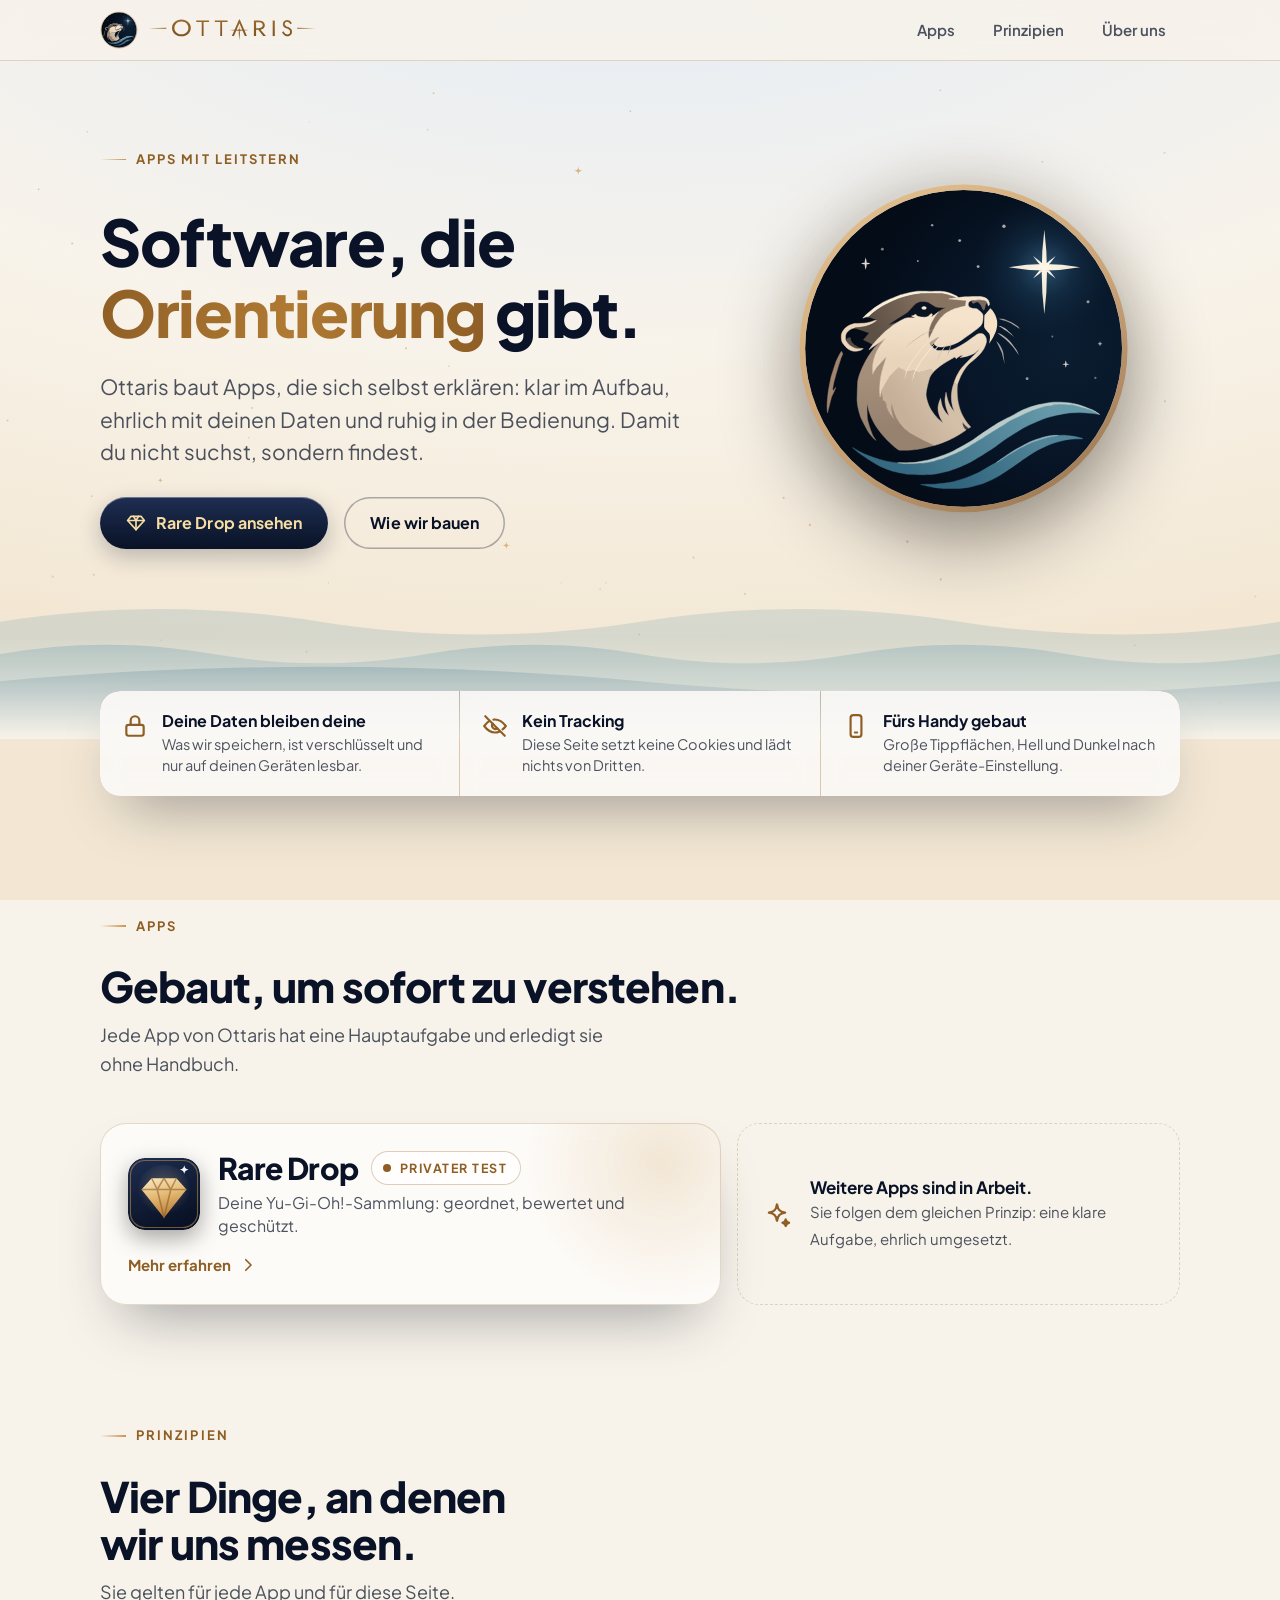
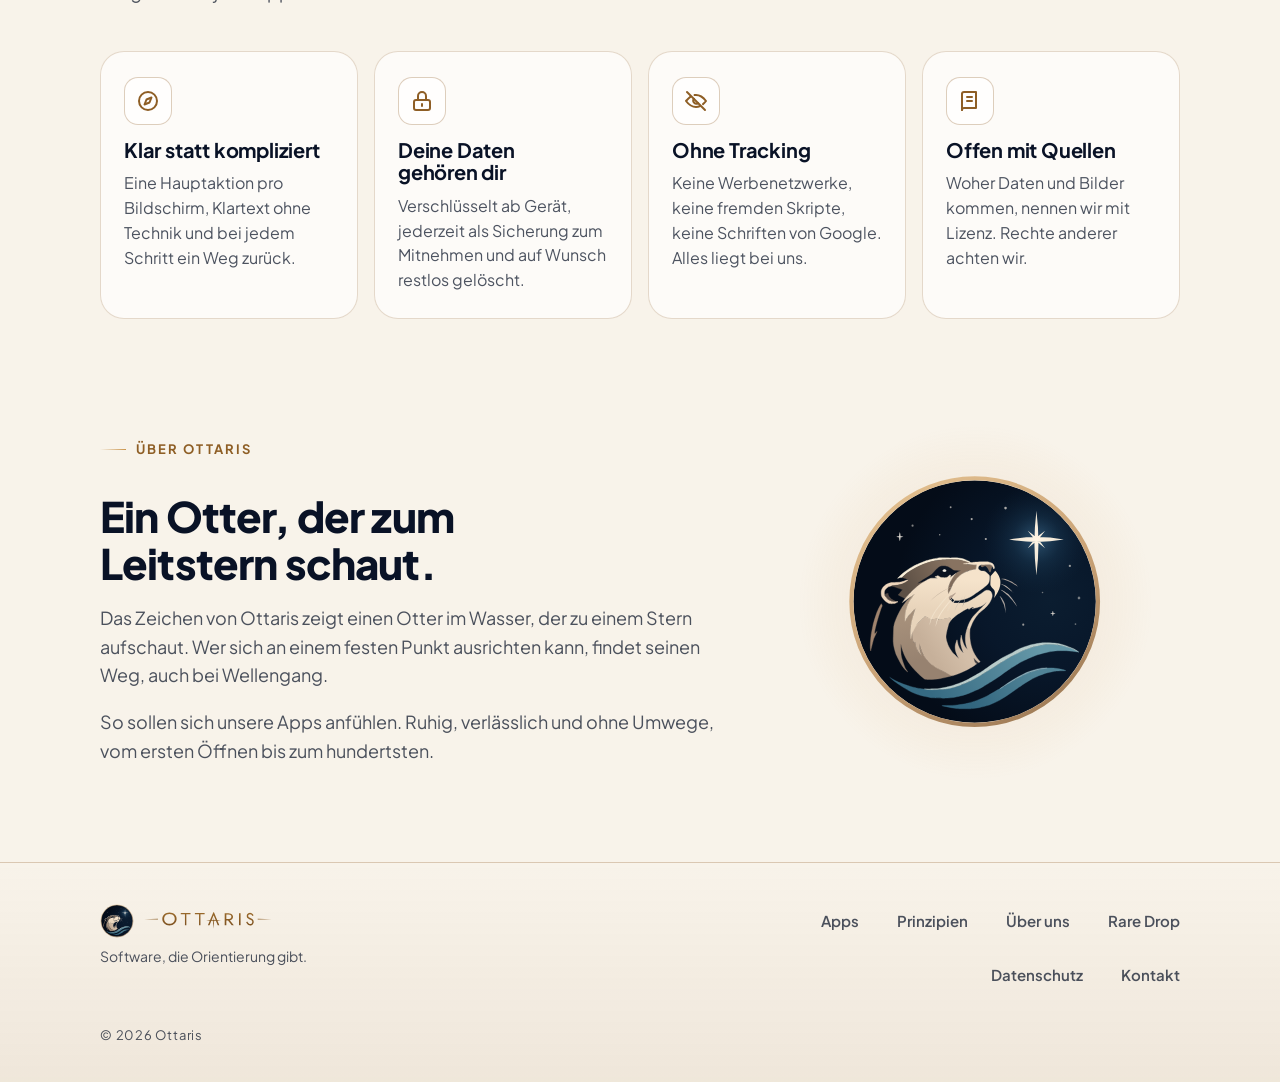
==== commit 323f1f3e: "Wellen reparieren, Cache-Stempel für das CSS Die Wellenschichten waren durch max-width auf svg abges" ====
--- a/index.html
+++ b/index.html
@@ -14,7 +14,7 @@
 <link rel="icon" href="favicon-48.png" sizes="48x48" type="image/png">
 <link rel="apple-touch-icon" href="apple-touch-icon.png">
 <link rel="preload" href="fonts/plus-jakarta-sans-latin-wght-normal.woff2" as="font" type="font/woff2" crossorigin>
-<link rel="stylesheet" href="style.css">
+<link rel="stylesheet" href="style.css?v=__BUILD__">
 <link rel="canonical" href="https://ottaris.com/">
 <meta property="og:type" content="website">
 <meta property="og:url" content="https://ottaris.com/">
@@ -54,7 +54,7 @@
         <p class="lead">Ottaris baut Apps, die sich selbst erklären: klar im Aufbau, ehrlich mit deinen Daten und ruhig in der Bedienung. Damit du nicht suchst, sondern findest.</p>
         <div class="actions">
           <a class="btn primary" href="raredrop.html">
-            <svg viewBox="0 0 24 24" fill="none" stroke="currentColor" stroke-width="2" stroke-linecap="round" stroke-linejoin="round" aria-hidden="true"><path d="M6 4h12l4 5-10 11L2 9z"/><path d="M2 9h20M9 4l3 5 3-5M12 9v11"/></svg>
+            <svg width="24" height="24" viewBox="0 0 24 24" fill="none" stroke="currentColor" stroke-width="2" stroke-linecap="round" stroke-linejoin="round" aria-hidden="true"><path d="M6 4h12l4 5-10 11L2 9z"/><path d="M2 9h20M9 4l3 5 3-5M12 9v11"/></svg>
             Rare Drop ansehen
           </a>
           <a class="btn ghost" href="#prinzipien">Wie wir bauen</a>
@@ -69,15 +69,15 @@
     <div class="wrap">
       <ul>
         <li>
-          <svg viewBox="0 0 24 24" fill="none" stroke="currentColor" stroke-width="2" stroke-linecap="round" stroke-linejoin="round" aria-hidden="true"><rect x="4" y="11" width="16" height="10" rx="2"/><path d="M8 11V7a4 4 0 0 1 8 0v4"/></svg>
+          <svg width="24" height="24" viewBox="0 0 24 24" fill="none" stroke="currentColor" stroke-width="2" stroke-linecap="round" stroke-linejoin="round" aria-hidden="true"><rect x="4" y="11" width="16" height="10" rx="2"/><path d="M8 11V7a4 4 0 0 1 8 0v4"/></svg>
           <p><b>Deine Daten bleiben deine</b><span>Was wir speichern, ist verschlüsselt und nur auf deinen Geräten lesbar.</span></p>
         </li>
         <li>
-          <svg viewBox="0 0 24 24" fill="none" stroke="currentColor" stroke-width="2" stroke-linecap="round" stroke-linejoin="round" aria-hidden="true"><path d="M3 3l18 18"/><path d="M10.6 6.1A9.8 9.8 0 0 1 12 6c5 0 8.5 4 10 6-.6.8-1.6 2-3 3.1M6.6 7.6C4.6 9 3.1 10.8 2 12c1.5 2 5 6 10 6 1.5 0 2.9-.4 4.1-1"/><path d="M9.9 9.9a3 3 0 0 0 4.2 4.2"/></svg>
+          <svg width="24" height="24" viewBox="0 0 24 24" fill="none" stroke="currentColor" stroke-width="2" stroke-linecap="round" stroke-linejoin="round" aria-hidden="true"><path d="M3 3l18 18"/><path d="M10.6 6.1A9.8 9.8 0 0 1 12 6c5 0 8.5 4 10 6-.6.8-1.6 2-3 3.1M6.6 7.6C4.6 9 3.1 10.8 2 12c1.5 2 5 6 10 6 1.5 0 2.9-.4 4.1-1"/><path d="M9.9 9.9a3 3 0 0 0 4.2 4.2"/></svg>
           <p><b>Kein Tracking</b><span>Diese Seite setzt keine Cookies und lädt nichts von Dritten.</span></p>
         </li>
         <li>
-          <svg viewBox="0 0 24 24" fill="none" stroke="currentColor" stroke-width="2" stroke-linecap="round" stroke-linejoin="round" aria-hidden="true"><rect x="7" y="2" width="10" height="20" rx="2.5"/><path d="M11 18h2"/></svg>
+          <svg width="24" height="24" viewBox="0 0 24 24" fill="none" stroke="currentColor" stroke-width="2" stroke-linecap="round" stroke-linejoin="round" aria-hidden="true"><rect x="7" y="2" width="10" height="20" rx="2.5"/><path d="M11 18h2"/></svg>
           <p><b>Fürs Handy gebaut</b><span>Große Tippflächen, Hell und Dunkel nach deiner Geräte-Einstellung.</span></p>
         </li>
       </ul>
@@ -98,10 +98,10 @@
             <span class="tile-top"><b>Rare Drop</b><span class="status">Privater Test</span></span>
             <span class="tile-tag">Deine Yu-Gi-Oh!-Sammlung: geordnet, bewertet und geschützt.</span>
           </span>
-          <span class="tile-go">Mehr erfahren <svg viewBox="0 0 24 24" fill="none" stroke="currentColor" stroke-width="2.2" stroke-linecap="round" stroke-linejoin="round" aria-hidden="true"><path d="M9 5l7 7-7 7"/></svg></span>
+          <span class="tile-go">Mehr erfahren <svg width="24" height="24" viewBox="0 0 24 24" fill="none" stroke="currentColor" stroke-width="2.2" stroke-linecap="round" stroke-linejoin="round" aria-hidden="true"><path d="M9 5l7 7-7 7"/></svg></span>
         </a>
         <div class="soon-card">
-          <svg viewBox="0 0 24 24" fill="none" stroke="currentColor" stroke-width="2" stroke-linecap="round" stroke-linejoin="round" aria-hidden="true"><path d="M12 3c.6 4.2 2.2 5.8 6.4 6.4C14.2 10 12.6 11.6 12 15.8 11.4 11.6 9.8 10 5.6 9.4 9.8 8.8 11.4 7.2 12 3z" transform="translate(0 1.5)"/><path d="M19 16.5c.3 1.7.8 2.2 2.5 2.5-1.7.3-2.2.8-2.5 2.5-.3-1.7-.8-2.2-2.5-2.5 1.7-.3 2.2-.8 2.5-2.5z"/></svg>
+          <svg width="24" height="24" viewBox="0 0 24 24" fill="none" stroke="currentColor" stroke-width="2" stroke-linecap="round" stroke-linejoin="round" aria-hidden="true"><path d="M12 3c.6 4.2 2.2 5.8 6.4 6.4C14.2 10 12.6 11.6 12 15.8 11.4 11.6 9.8 10 5.6 9.4 9.8 8.8 11.4 7.2 12 3z" transform="translate(0 1.5)"/><path d="M19 16.5c.3 1.7.8 2.2 2.5 2.5-1.7.3-2.2.8-2.5 2.5-.3-1.7-.8-2.2-2.5-2.5 1.7-.3 2.2-.8 2.5-2.5z"/></svg>
           <p><b>Weitere Apps sind in Arbeit.</b><span>Sie folgen dem gleichen Prinzip: eine klare Aufgabe, ehrlich umgesetzt.</span></p>
         </div>
       </div>
@@ -117,22 +117,22 @@
       </header>
       <ul class="principles">
         <li>
-          <span class="ic"><svg viewBox="0 0 24 24" fill="none" stroke="currentColor" stroke-width="2" stroke-linecap="round" stroke-linejoin="round" aria-hidden="true"><circle cx="12" cy="12" r="9"/><path d="M15.5 8.5l-2 5-5 2 2-5z"/></svg></span>
+          <span class="ic"><svg width="24" height="24" viewBox="0 0 24 24" fill="none" stroke="currentColor" stroke-width="2" stroke-linecap="round" stroke-linejoin="round" aria-hidden="true"><circle cx="12" cy="12" r="9"/><path d="M15.5 8.5l-2 5-5 2 2-5z"/></svg></span>
           <h3>Klar statt kompliziert</h3>
           <p>Eine Hauptaktion pro Bildschirm, Klartext ohne Technik und bei jedem Schritt ein Weg zurück.</p>
         </li>
         <li>
-          <span class="ic"><svg viewBox="0 0 24 24" fill="none" stroke="currentColor" stroke-width="2" stroke-linecap="round" stroke-linejoin="round" aria-hidden="true"><rect x="4" y="11" width="16" height="10" rx="2"/><path d="M8 11V7a4 4 0 0 1 8 0v4M12 15v2"/></svg></span>
+          <span class="ic"><svg width="24" height="24" viewBox="0 0 24 24" fill="none" stroke="currentColor" stroke-width="2" stroke-linecap="round" stroke-linejoin="round" aria-hidden="true"><rect x="4" y="11" width="16" height="10" rx="2"/><path d="M8 11V7a4 4 0 0 1 8 0v4M12 15v2"/></svg></span>
           <h3>Deine Daten gehören dir</h3>
           <p>Verschlüsselt ab Gerät, jederzeit als Sicherung zum Mitnehmen und auf Wunsch restlos gelöscht.</p>
         </li>
         <li>
-          <span class="ic"><svg viewBox="0 0 24 24" fill="none" stroke="currentColor" stroke-width="2" stroke-linecap="round" stroke-linejoin="round" aria-hidden="true"><path d="M3 3l18 18"/><path d="M10.6 6.1A9.8 9.8 0 0 1 12 6c5 0 8.5 4 10 6-.6.8-1.6 2-3 3.1M6.6 7.6C4.6 9 3.1 10.8 2 12c1.5 2 5 6 10 6 1.5 0 2.9-.4 4.1-1"/><path d="M9.9 9.9a3 3 0 0 0 4.2 4.2"/></svg></span>
+          <span class="ic"><svg width="24" height="24" viewBox="0 0 24 24" fill="none" stroke="currentColor" stroke-width="2" stroke-linecap="round" stroke-linejoin="round" aria-hidden="true"><path d="M3 3l18 18"/><path d="M10.6 6.1A9.8 9.8 0 0 1 12 6c5 0 8.5 4 10 6-.6.8-1.6 2-3 3.1M6.6 7.6C4.6 9 3.1 10.8 2 12c1.5 2 5 6 10 6 1.5 0 2.9-.4 4.1-1"/><path d="M9.9 9.9a3 3 0 0 0 4.2 4.2"/></svg></span>
           <h3>Ohne Tracking</h3>
           <p>Keine Werbenetzwerke, keine fremden Skripte, keine Schriften von Google. Alles liegt bei uns.</p>
         </li>
         <li>
-          <span class="ic"><svg viewBox="0 0 24 24" fill="none" stroke="currentColor" stroke-width="2" stroke-linecap="round" stroke-linejoin="round" aria-hidden="true"><path d="M4 5a2 2 0 0 1 2-2h12v16H6a2 2 0 0 0-2 2z"/><path d="M4 21V5M9 8h5M9 12h5"/></svg></span>
+          <span class="ic"><svg width="24" height="24" viewBox="0 0 24 24" fill="none" stroke="currentColor" stroke-width="2" stroke-linecap="round" stroke-linejoin="round" aria-hidden="true"><path d="M4 5a2 2 0 0 1 2-2h12v16H6a2 2 0 0 0-2 2z"/><path d="M4 21V5M9 8h5M9 12h5"/></svg></span>
           <h3>Offen mit Quellen</h3>
           <p>Woher Daten und Bilder kommen, nennen wir mit Lizenz. Rechte anderer achten wir.</p>
         </li>
--- a/style.css
+++ b/style.css
@@ -37,9 +37,9 @@
   --btn-ink: #091226;
   --btn-shadow: 0 8px 24px rgba(201, 147, 74, .28);
   --ghost-line: rgba(244, 248, 255, .32);
-  --w1: rgba(47, 102, 153, .55);
-  --w2: rgba(111, 166, 210, .32);
-  --w3: rgba(111, 166, 210, .16);
+  --w1: rgba(50, 102, 127, .6);
+  --w2: rgba(101, 152, 168, .34);
+  --w3: rgba(101, 152, 168, .17);
   --stars-1: url("img/sterne-1.svg");
   --stars-2: url("img/sterne-2.svg");
   --shoot: #FFFFFF;
@@ -85,9 +85,9 @@
     --btn-ink: #F6DDA2;
     --btn-shadow: 0 8px 22px rgba(9, 18, 38, .24);
     --ghost-line: rgba(9, 18, 38, .32);
-    --w1: rgba(47, 102, 153, .32);
-    --w2: rgba(111, 166, 210, .3);
-    --w3: rgba(111, 166, 210, .18);
+    --w1: rgba(50, 102, 127, .34);
+    --w2: rgba(101, 152, 168, .32);
+    --w3: rgba(101, 152, 168, .2);
     --stars-1: url("img/sterne-hell.svg");
     --stars-2: none;
     --shoot: var(--gold);
@@ -214,7 +214,7 @@
 
 /* Wellen am unteren Rand des Startbereichs, drei Schichten treiben unterschiedlich schnell */
 .waves { position: absolute; left: 0; right: 0; bottom: 0; height: clamp(110px, 16vw, 170px); pointer-events: none; overflow: hidden; }
-.waves svg { position: absolute; left: 0; bottom: 0; width: 200%; height: 100%; }
+.waves svg { position: absolute; left: 0; bottom: 0; width: 200%; max-width: none; height: 100%; }
 .waves::after { content: ""; position: absolute; inset: 0; background: linear-gradient(180deg, transparent 40%, var(--bg-mid) 100%); }
 .waves .w1 { fill: var(--w1); animation: drift 30s linear infinite, swell 6s ease-in-out infinite; }
 .waves .w2 { fill: var(--w2); animation: drift 21s linear -8s infinite reverse, swell 4.8s ease-in-out -1.6s infinite; }
